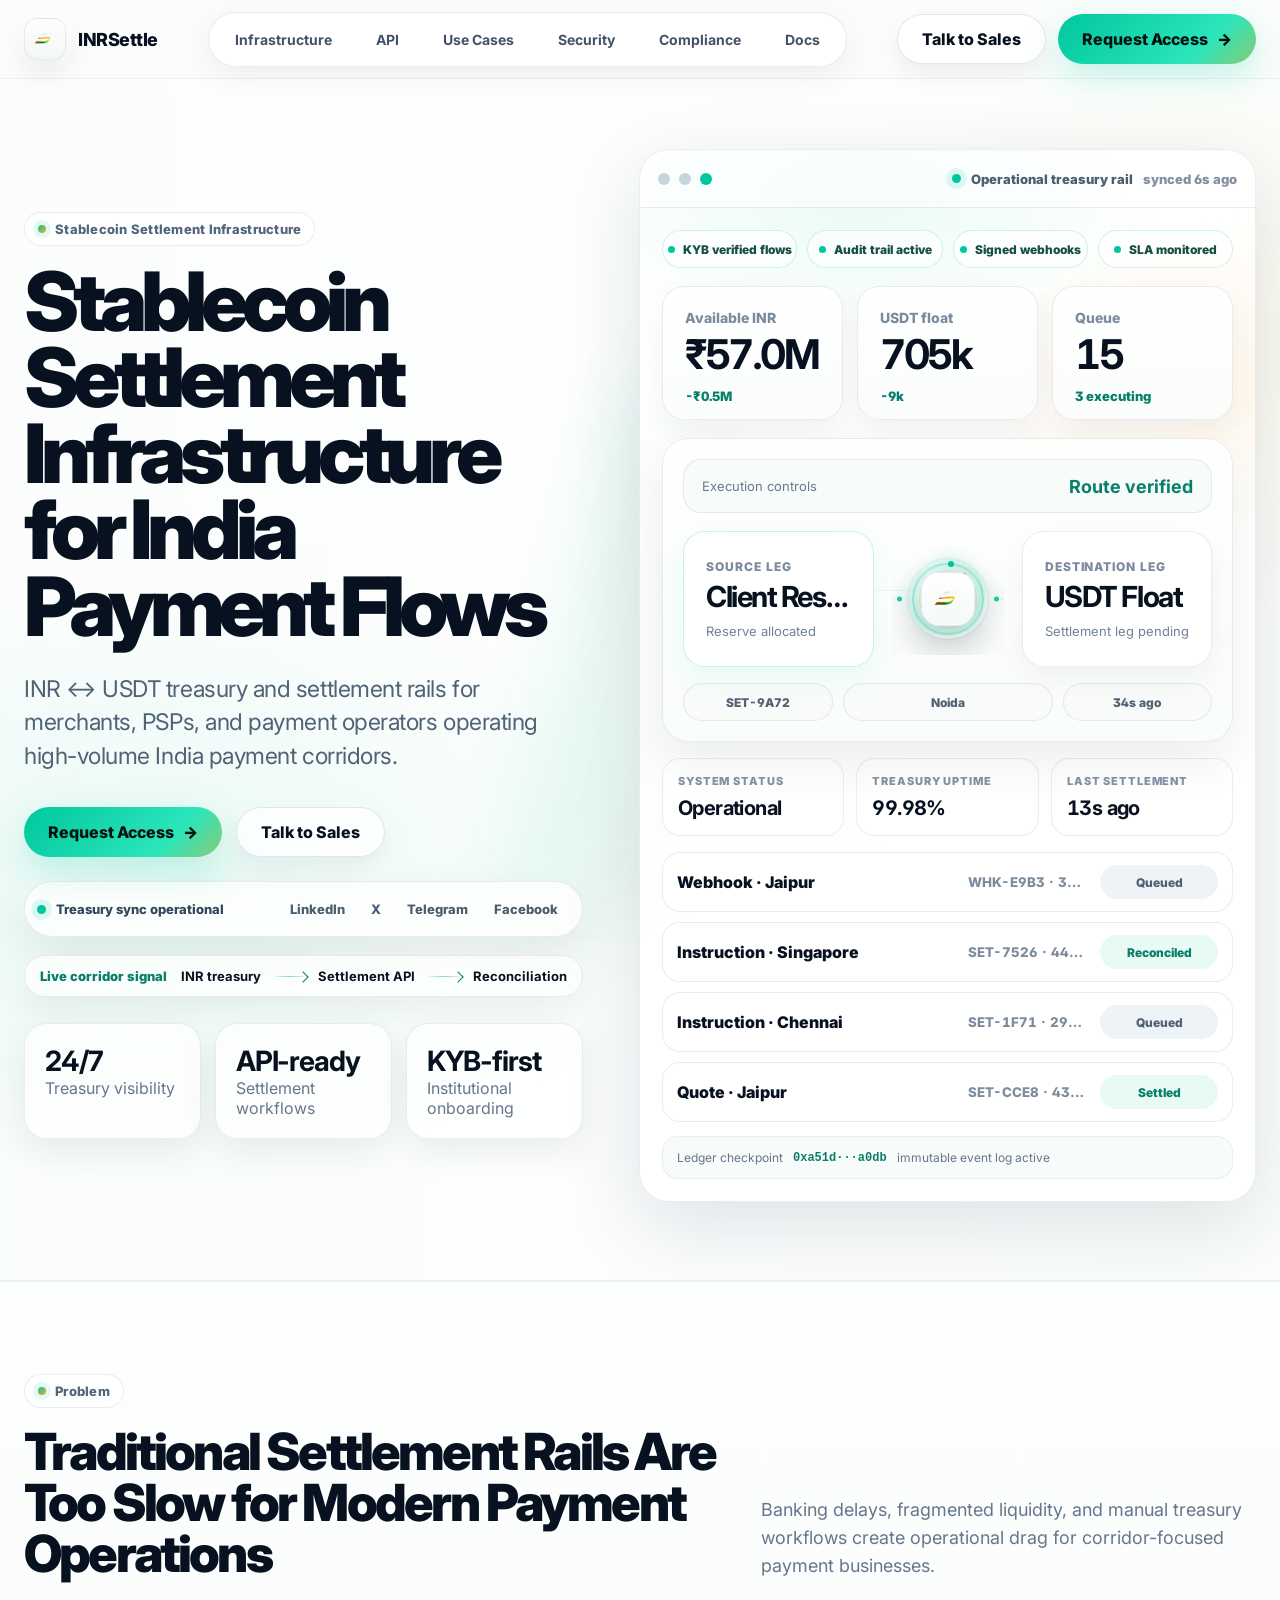
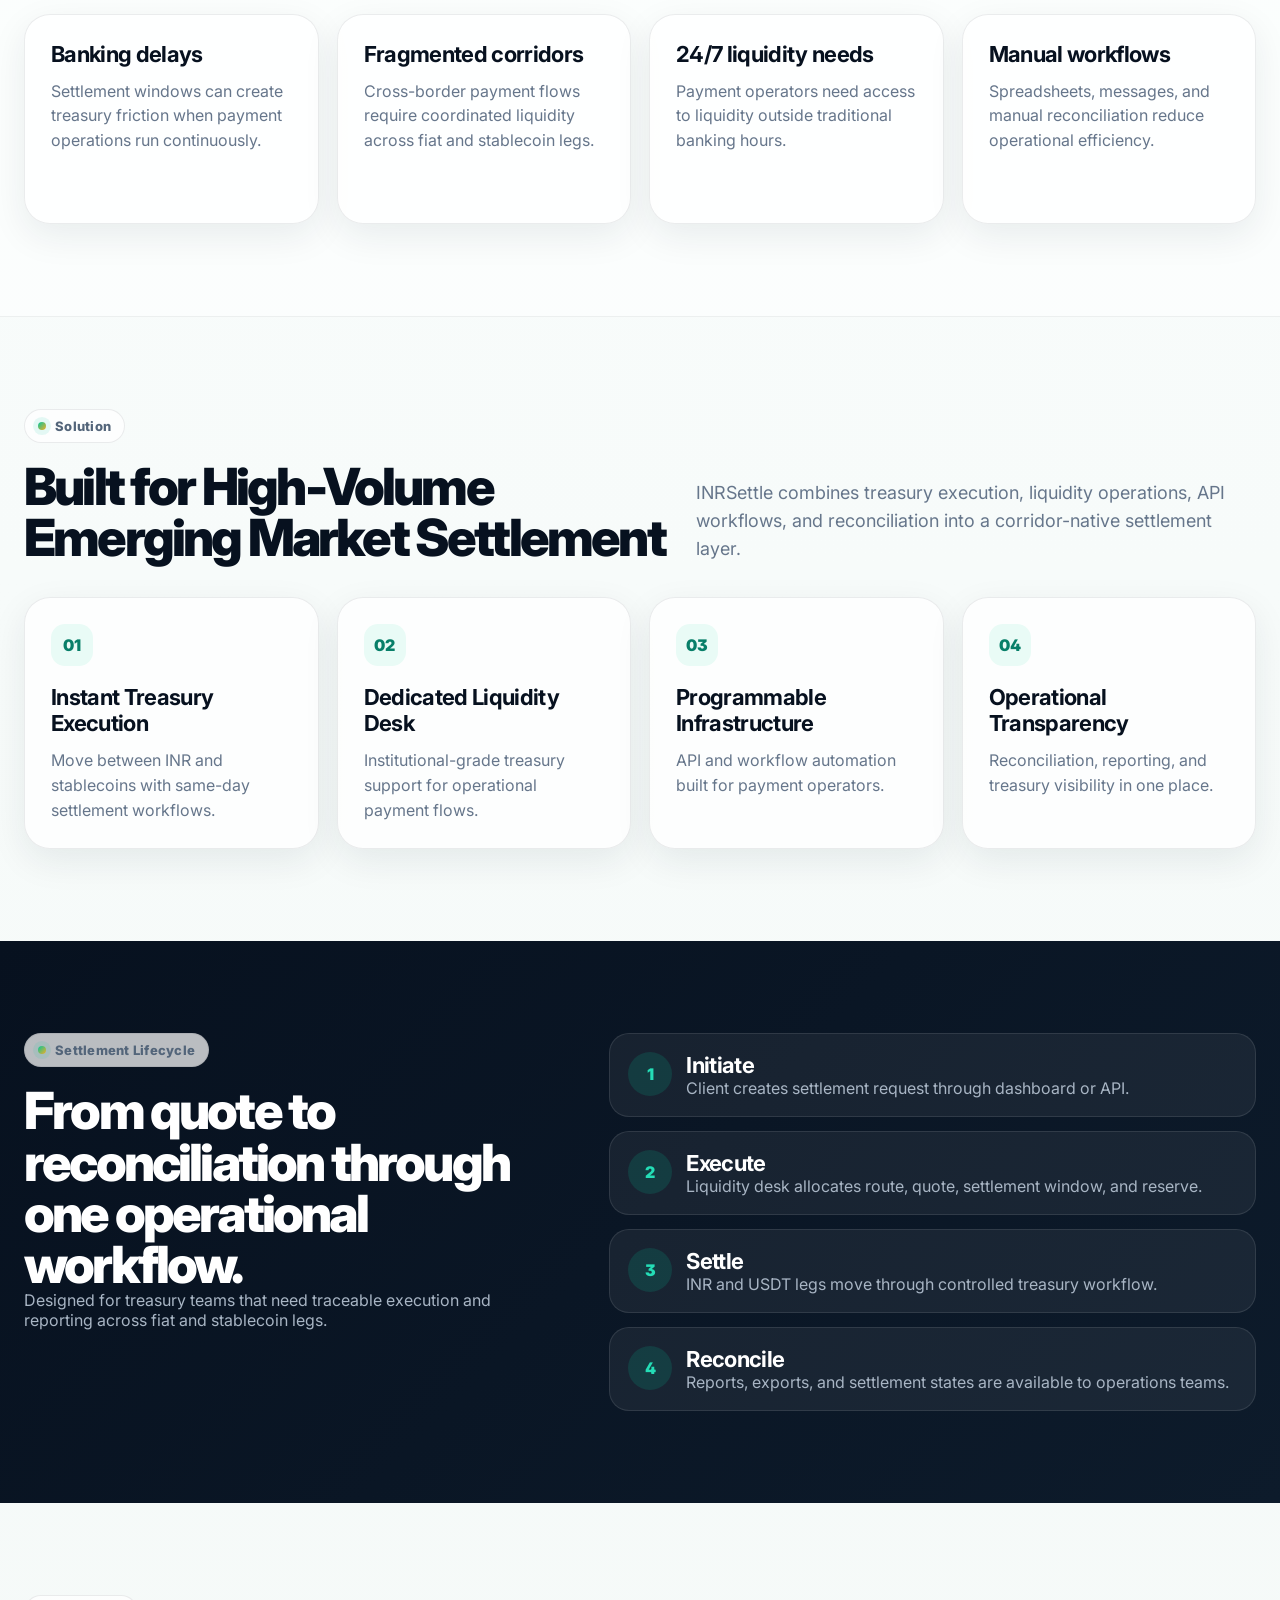
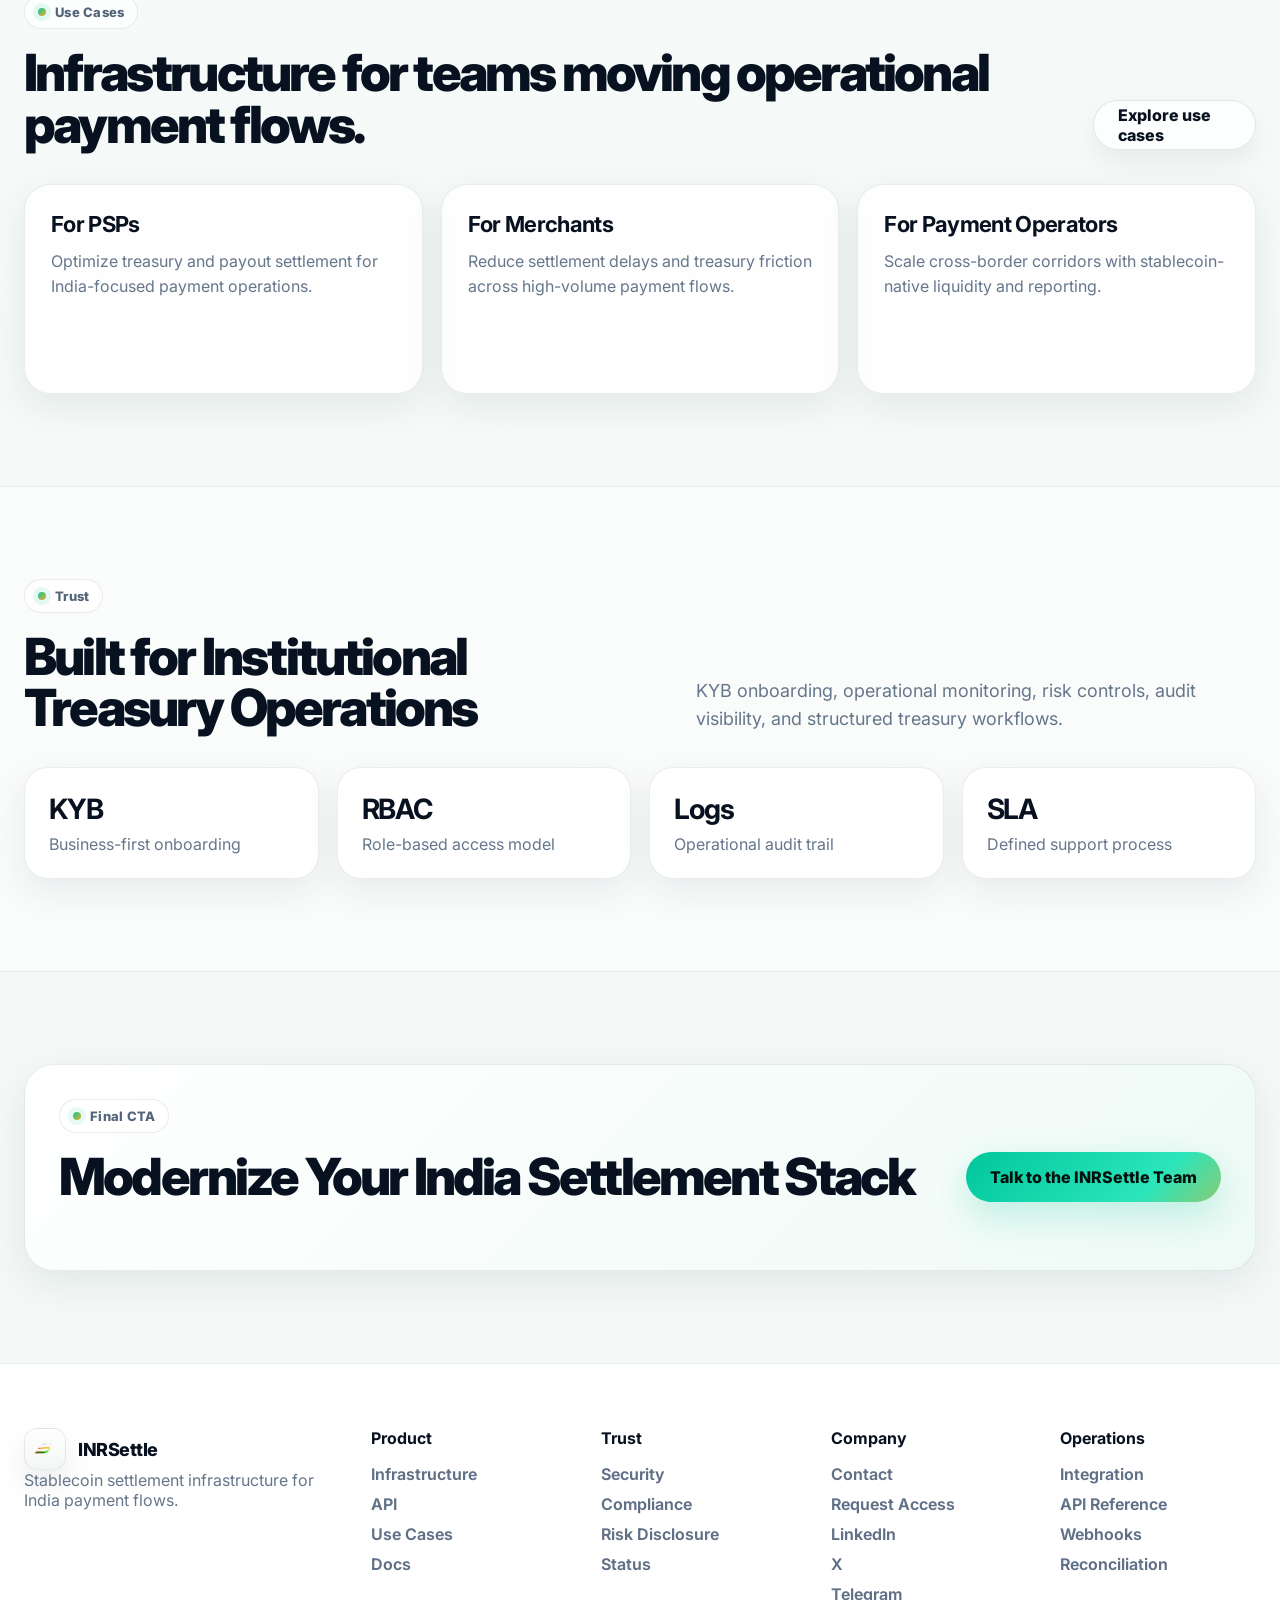
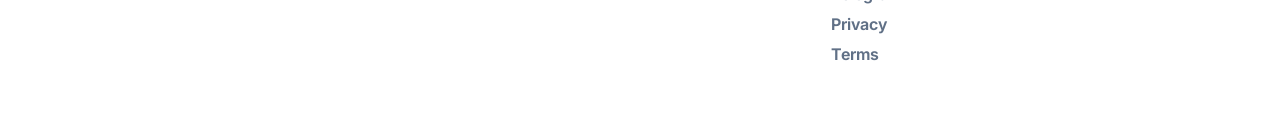
==== index.html @ cb261e4c "first commit" ====
<!doctype html><html lang="en"><head><meta charset="utf-8"><meta name="viewport" content="width=device-width,initial-scale=1"><title>INRSettle — Stablecoin Settlement Infrastructure for India Payment Flows</title><meta name="description" content="INR ↔ USDT treasury and settlement rails for merchants, PSPs, and payment operators."><meta name="theme-color" content="#050816"><meta property="og:title" content="INRSettle — Stablecoin Settlement Infrastructure for India Payment Flows"><meta property="og:description" content="INR ↔ USDT treasury and settlement rails for merchants, PSPs, and payment operators."><meta property="og:type" content="website"><link rel="icon" href="/assets/favicon.png" type="image/png"><link rel="manifest" href="/site.webmanifest"><link rel="preconnect" href="https://fonts.googleapis.com"><link rel="preconnect" href="https://fonts.gstatic.com" crossorigin><link href="https://fonts.googleapis.com/css2?family=Inter:wght@400;500;600;700;800&display=swap" rel="stylesheet"><link rel="stylesheet" href="/styles.css"></head><body><header class="site-header"><div class="container nav"><a class="brand" href="/index.html"><img src="/assets/mark.png" alt="INRSettle mark"><span>INRSettle</span></a><nav class="nav-links"><a href="/infrastructure.html">Infrastructure</a><a href="/api.html">API</a><a href="/use-cases.html">Use Cases</a><a href="/security.html">Security</a><a href="/compliance.html">Compliance</a><a href="/docs/index.html">Docs</a></nav><div class="nav-actions"><a class="btn" href="/contact.html">Talk to Sales</a><a class="btn primary" href="/contact.html#access">Request Access</a></div><button class="menu-btn" data-menu>Menu</button><div class="mobile-panel" data-mobile><a href="/infrastructure.html">Infrastructure</a><a href="/api.html">API</a><a href="/use-cases.html">Use Cases</a><a href="/security.html">Security</a><a href="/compliance.html">Compliance</a><a href="/docs/index.html">Docs</a><a href="/contact.html">Contact</a></div></div></header><main><section class="hero"><div class="container hero-grid"><div><div class="eyebrow">Stablecoin Settlement Infrastructure</div><h1>Stablecoin Settlement Infrastructure for India Payment Flows</h1><p class="lead">INR ↔ USDT treasury and settlement rails for merchants, PSPs, and payment operators operating high-volume India payment corridors.</p><div class="hero-ctas"><a class="btn primary" href="/contact.html#access">Request Access</a><a class="btn" href="/contact.html">Talk to Sales</a></div><div class="hero-proof" aria-label="INRSettle infrastructure channels">
  <div class="proof-status"><span class="proof-pulse" aria-hidden="true"></span><span data-proof-status>Treasury sync operational</span></div>
  <div class="proof-channels" role="list" aria-label="Social channels">
    <a role="listitem" href="https://www.linkedin.com/company/inrsettle" target="_blank" rel="noopener noreferrer" data-tooltip="Partnership and company updates">LinkedIn</a>
    <a role="listitem" href="https://x.com/inrsettle" target="_blank" rel="noopener noreferrer" data-tooltip="Treasury and corridor insights">X</a>
    <a role="listitem" href="https://t.me/inrsettle" target="_blank" rel="noopener noreferrer" data-tooltip="Operational notices">Telegram</a>
    <a role="listitem" href="https://www.facebook.com/inrsettle" target="_blank" rel="noopener noreferrer" data-tooltip="Company releases">Facebook</a>
  </div>
</div><div class="corridor-signature" aria-label="Live corridor signal">
  <span>Live corridor signal</span>
  <strong>INR treasury</strong>
  <i aria-hidden="true"></i>
  <strong>Settlement API</strong>
  <i aria-hidden="true"></i>
  <strong>Reconciliation</strong>
</div><div class="trust-row"><div class="trust-card"><strong>24/7</strong><span class="muted">Treasury visibility</span></div><div class="trust-card"><strong>API-ready</strong><span class="muted">Settlement workflows</span></div><div class="trust-card"><strong>KYB-first</strong><span class="muted">Institutional onboarding</span></div></div></div><div class="dashboard live-rail trust-console" data-live-rail>
  <div class="dash-top">
    <div class="dots"><span></span><span></span><span></span></div>
    <div class="rail-meta">
      <span class="live-dot"></span>
      <span class="status" data-rail-status>Operational treasury rail</span>
      <span class="sync-age" data-sync-age>synced 4s ago</span>
    </div>
  </div>
  <div class="dash-body">
    <div class="assurance-strip" aria-label="Operational controls">
      <span><b></b> KYB verified flows</span>
      <span><b></b> Audit trail active</span>
      <span><b></b> Signed webhooks</span>
      <span><b></b> SLA monitored</span>
    </div>

    <div class="metric-grid">
      <div class="metric" data-metric-card>
        <span>Available INR</span>
        <strong class="fixed-value" data-metric="inr">₹42.8M</strong>
        <em data-delta="inr">+₹0.4M</em>
      </div>
      <div class="metric" data-metric-card>
        <span>USDT float</span>
        <strong class="fixed-value" data-metric="usdt">512k</strong>
        <em data-delta="usdt">+18k</em>
      </div>
      <div class="metric" data-metric-card>
        <span>Queue</span>
        <strong class="fixed-value" data-metric="queue">18</strong>
        <em data-delta="queue">4 executing</em>
      </div>
    </div>

    <div class="flow-card active-flow">
      <div class="flow-rail"><span></span><i></i><b></b></div>
      <div class="risk-ledger">
        <span>Execution controls</span>
        <strong data-control-state>Reserve locked · route verified</strong>
      </div>
      <div class="flow-line">
        <div class="currency active">
          <small data-source-label>Source leg</small>
          <strong data-source-leg>INR Treasury</strong>
          <span data-source-meta>Reserve allocated</span>
        </div>
        <div class="settlement-engine" aria-hidden="true">
          <span class="engine-line engine-line-left"></span>
          <span class="engine-line engine-line-right"></span>
          <span class="engine-orbit engine-orbit-a"></span>
          <span class="engine-orbit engine-orbit-b"></span>
          <span class="engine-core"><img src="/assets/mark.png" alt=""></span>
          <span class="engine-pulse"></span>
          <span class="engine-packet engine-packet-a"></span>
          <span class="engine-packet engine-packet-b"></span>
        </div>
        <div class="currency">
          <small data-destination-label>Destination leg</small>
          <strong data-destination-leg>USDT Settlement</strong>
          <span data-destination-meta>Execution window active</span>
        </div>
      </div>
      <div class="execution-strip">
        <span data-execution-id>SET-9F42</span>
        <span data-execution-route>Mumbai corridor</span>
        <span data-execution-window>12s ago</span>
      </div>
    </div>

    <div class="rail-footer">
      <div><span class="label">System status</span><strong data-system-status>Operational</strong></div>
      <div><span class="label">Treasury uptime</span><strong data-uptime>99.98%</strong></div>
      <div><span class="label">Last settlement</span><strong data-last-settlement>12s ago</strong></div>
    </div>

    <div class="settlement-list stable-feed" data-settlement-list aria-label="Live settlement activity">
      <div class="settlement-row"><span>PSP settlement · Mumbai corridor</span><small>SET-9F42 · 12s ago</small><span class="pill ok">Reconciled</span></div>
      <div class="settlement-row"><span>Merchant payout batch · 284 items</span><small>PAY-31B8 · 28s ago</small><span class="pill pending">Executing</span></div>
      <div class="settlement-row"><span>Liquidity rebalance · INR/USDT</span><small>TRS-74D1 · 41s ago</small><span class="pill ok">Confirmed</span></div>
      <div class="settlement-row"><span>Reconciliation export · PSP ledger</span><small>REC-28A1 · 54s ago</small><span class="pill neutral">Queued</span></div>
    </div>

    <div class="ledger-note">
      <span>Ledger checkpoint</span>
      <code data-ledger-hash>0x7c9a···42f1</code>
      <span data-ledger-copy>immutable event log active</span>
    </div>
  </div>
</div></div></div></div></section><section class="section alt"><div class="container"><div class="section-head"><div><div class="eyebrow">Problem</div><h2>Traditional Settlement Rails Are Too Slow for Modern Payment Operations</h2></div><p>Banking delays, fragmented liquidity, and manual treasury workflows create operational drag for corridor-focused payment businesses.</p></div><div class="grid-4"><div class="card"><h3>Banking delays</h3><p>Settlement windows can create treasury friction when payment operations run continuously.</p></div><div class="card"><h3>Fragmented corridors</h3><p>Cross-border payment flows require coordinated liquidity across fiat and stablecoin legs.</p></div><div class="card"><h3>24/7 liquidity needs</h3><p>Payment operators need access to liquidity outside traditional banking hours.</p></div><div class="card"><h3>Manual workflows</h3><p>Spreadsheets, messages, and manual reconciliation reduce operational efficiency.</p></div></div></div></section><section class="section"><div class="container"><div class="section-head"><div><div class="eyebrow">Solution</div><h2>Built for High-Volume Emerging Market Settlement</h2></div><p>INRSettle combines treasury execution, liquidity operations, API workflows, and reconciliation into a corridor-native settlement layer.</p></div><div class="grid-4"><div class="card"><div class="icon">01</div><h3>Instant Treasury Execution</h3><p>Move between INR and stablecoins with same-day settlement workflows.</p></div><div class="card"><div class="icon">02</div><h3>Dedicated Liquidity Desk</h3><p>Institutional-grade treasury support for operational payment flows.</p></div><div class="card"><div class="icon">03</div><h3>Programmable Infrastructure</h3><p>API and workflow automation built for payment operators.</p></div><div class="card"><div class="icon">04</div><h3>Operational Transparency</h3><p>Reconciliation, reporting, and treasury visibility in one place.</p></div></div></div></section><section class="section dark"><div class="container split"><div><div class="eyebrow">Settlement Lifecycle</div><h2>From quote to reconciliation through one operational workflow.</h2><p class="muted">Designed for treasury teams that need traceable execution and reporting across fiat and stablecoin legs.</p></div><div class="timeline"><div class="step"><div class="step-num">1</div><div><h3>Initiate</h3><p class="muted">Client creates settlement request through dashboard or API.</p></div></div><div class="step"><div class="step-num">2</div><div><h3>Execute</h3><p class="muted">Liquidity desk allocates route, quote, settlement window, and reserve.</p></div></div><div class="step"><div class="step-num">3</div><div><h3>Settle</h3><p class="muted">INR and USDT legs move through controlled treasury workflow.</p></div></div><div class="step"><div class="step-num">4</div><div><h3>Reconcile</h3><p class="muted">Reports, exports, and settlement states are available to operations teams.</p></div></div></div></div></section><section class="section"><div class="container"><div class="section-head"><div><div class="eyebrow">Use Cases</div><h2>Infrastructure for teams moving operational payment flows.</h2></div><a class="btn" href="/use-cases.html">Explore use cases</a></div><div class="grid-3"><div class="card"><h3>For PSPs</h3><p>Optimize treasury and payout settlement for India-focused payment operations.</p></div><div class="card"><h3>For Merchants</h3><p>Reduce settlement delays and treasury friction across high-volume payment flows.</p></div><div class="card"><h3>For Payment Operators</h3><p>Scale cross-border corridors with stablecoin-native liquidity and reporting.</p></div></div></div></section><section class="section alt"><div class="container"><div class="section-head"><div><div class="eyebrow">Trust</div><h2>Built for Institutional Treasury Operations</h2></div><p>KYB onboarding, operational monitoring, risk controls, audit visibility, and structured treasury workflows.</p></div><div class="stat-band"><div class="stat"><strong>KYB</strong><span>Business-first onboarding</span></div><div class="stat"><strong>RBAC</strong><span>Role-based access model</span></div><div class="stat"><strong>Logs</strong><span>Operational audit trail</span></div><div class="stat"><strong>SLA</strong><span>Defined support process</span></div></div></div></section><section class="section"><div class="container contact-box"><div class="section-head"><div><div class="eyebrow">Final CTA</div><h2>Modernize Your India Settlement Stack</h2></div><a class="btn teal" href="/contact.html">Talk to the INRSettle Team</a></div></div></section></main><footer class="footer"><div class="container footer-grid"><div><a class="brand" href="/index.html"><img src="/assets/mark.png" alt="INRSettle mark"><span>INRSettle</span></a><p class="muted">Stablecoin settlement infrastructure for India payment flows.</p></div><div><h4>Product</h4><a href="/infrastructure.html">Infrastructure</a><a href="/api.html">API</a><a href="/use-cases.html">Use Cases</a><a href="/docs/index.html">Docs</a></div><div><h4>Trust</h4><a href="/security.html">Security</a><a href="/compliance.html">Compliance</a><a href="/risk.html">Risk Disclosure</a><a href="/status.html">Status</a></div><div><h4>Company</h4><a href="/contact.html">Contact</a><a href="/contact.html#access">Request Access</a><a href="https://www.linkedin.com/company/inrsettle" target="_blank" rel="noopener noreferrer">LinkedIn</a><a href="https://x.com/inrsettle" target="_blank" rel="noopener noreferrer">X</a><a href="https://t.me/inrsettle" target="_blank" rel="noopener noreferrer">Telegram</a><a href="/legal/privacy.html">Privacy</a><a href="/legal/terms.html">Terms</a></div><div><h4>Operations</h4><a href="/docs/integration.html">Integration</a><a href="/docs/api.html">API Reference</a><a href="/docs/webhooks.html">Webhooks</a><a href="/docs/reconciliation.html">Reconciliation</a></div></div></footer><script src="/script.js"></script></body></html>
---- styles.css ----
:root{
  --bg:#f7fbfa;
  --bg2:#eef8f5;
  --surface:#ffffff;
  --surface-soft:#f8fbfa;
  --surface-glass:rgba(255,255,255,.78);
  --ink:#07111f;
  --ink2:#1c2b3d;
  --muted:#66768b;
  --muted2:#8a9aab;
  --line:#dbe6e3;
  --line2:rgba(7,17,31,.10);
  --emerald:#00c79d;
  --emerald2:#24ddb6;
  --emerald3:#087f69;
  --saffron:#f2ad23;
  --cream:#fffaf0;
  --navy:#07111f;
  --shadow:0 24px 80px rgba(17,37,54,.12);
  --shadow-soft:0 12px 36px rgba(17,37,54,.08);
  --radius:28px;
  --ease:cubic-bezier(.2,.8,.2,1);
}
*{box-sizing:border-box}html{scroll-behavior:smooth}body{margin:0;font-family:Inter,ui-sans-serif,system-ui,-apple-system,Segoe UI,Roboto,Arial,sans-serif;background:radial-gradient(900px 520px at 18% 18%,rgba(0,199,157,.12),transparent 60%),radial-gradient(760px 540px at 92% 7%,rgba(242,173,35,.10),transparent 58%),linear-gradient(180deg,#fbfefd 0%,var(--bg) 44%,#f3f8f6 100%);color:var(--ink);font-feature-settings:"ss01" 1,"cv02" 1}a{color:inherit;text-decoration:none}img{max-width:100%;display:block}.container{width:min(1280px,calc(100% - 48px));margin-inline:auto}.site-header{position:sticky;top:0;z-index:50;background:rgba(250,253,252,.82);backdrop-filter:blur(22px);border-bottom:1px solid rgba(7,17,31,.06)}.nav{height:78px;display:flex;align-items:center;justify-content:space-between;gap:22px}.brand{display:flex;align-items:center;gap:12px;font-weight:800;color:var(--ink);letter-spacing:-.03em}.brand img{width:42px;height:42px;object-fit:contain;border-radius:13px;padding:7px;background:linear-gradient(180deg,#fff,#f2f7f5);border:1px solid rgba(7,17,31,.08);box-shadow:0 14px 30px rgba(7,17,31,.08),0 0 0 5px rgba(255,255,255,.5)}.brand span{font-size:18px}.nav-links{display:flex;align-items:center;gap:4px;background:rgba(255,255,255,.74);border:1px solid rgba(7,17,31,.08);box-shadow:0 10px 34px rgba(7,17,31,.06);border-radius:999px;padding:6px}.nav-links a{padding:12px 20px;border-radius:999px;color:#435266;font-weight:700;font-size:14px;transition:.2s var(--ease)}.nav-links a:hover{background:#f4f8f7;color:var(--ink)}.nav-actions{display:flex;gap:12px;align-items:center}.btn{display:inline-flex;align-items:center;justify-content:center;gap:9px;min-height:50px;padding:0 24px;border-radius:999px;border:1px solid rgba(7,17,31,.10);background:rgba(255,255,255,.76);color:var(--ink);font-weight:800;box-shadow:0 12px 26px rgba(7,17,31,.06);transition:transform .2s var(--ease),box-shadow .2s var(--ease),background .2s var(--ease)}.btn:hover{transform:translateY(-1px);box-shadow:0 18px 34px rgba(7,17,31,.10)}.btn.primary,.btn.teal{border:0;background:linear-gradient(135deg,var(--emerald) 0%,#2ce5bb 72%,var(--saffron) 132%);color:#03110e;box-shadow:0 14px 36px rgba(0,199,157,.22)}.btn.primary::after{content:"→";font-weight:900}.menu-btn{display:none;border:1px solid var(--line);border-radius:999px;background:#fff;padding:11px 16px;font-weight:800}.mobile-panel{display:none}.hero{position:relative;overflow:hidden;border-bottom:1px solid rgba(7,17,31,.06)}.hero:before{content:"";position:absolute;inset:0;background:linear-gradient(90deg,rgba(255,255,255,.24) 0%,rgba(255,255,255,.62) 38%,rgba(255,255,255,.30) 100%);pointer-events:none}.hero:after{content:"";position:absolute;left:44%;top:24%;width:44%;height:46%;background:linear-gradient(90deg,rgba(0,199,157,.12),rgba(242,173,35,.08),transparent);filter:blur(40px);opacity:.8;pointer-events:none;transform:skewX(-14deg)}.hero-grid{position:relative;z-index:1;display:grid;grid-template-columns:minmax(0,.95fr) minmax(520px,1.05fr);gap:56px;align-items:center;padding:70px 0 78px}.eyebrow{display:inline-flex;align-items:center;gap:9px;margin-bottom:18px;padding:8px 13px;border-radius:999px;background:rgba(255,255,255,.72);border:1px solid rgba(7,17,31,.08);color:#53657a;font-weight:800;font-size:13px;letter-spacing:.02em}.eyebrow:before{content:"";width:8px;height:8px;border-radius:50%;background:linear-gradient(135deg,var(--emerald),var(--saffron));box-shadow:0 0 0 5px rgba(0,199,157,.10)}h1,h2,h3,p{margin:0}h1{max-width:760px;font-size:clamp(54px,6.4vw,104px);line-height:.93;letter-spacing:-.075em;font-weight:850;color:var(--ink)}h2{font-size:clamp(34px,4vw,58px);line-height:1;letter-spacing:-.055em;font-weight:850;color:var(--ink)}h3{font-size:22px;letter-spacing:-.03em}.lead{max-width:720px;margin-top:28px;color:#506276;font-size:clamp(20px,1.8vw,27px);line-height:1.45;letter-spacing:-.02em}.hero-ctas{display:flex;gap:14px;margin-top:34px;flex-wrap:wrap}.hero-proof{margin-top:24px;width:min(560px,100%);display:flex;align-items:center;justify-content:space-between;gap:18px;padding:10px 12px;border:1px solid rgba(7,17,31,.08);border-radius:999px;background:rgba(255,255,255,.78);box-shadow:0 18px 46px rgba(7,17,31,.08)}.proof-status{display:flex;align-items:center;gap:10px;color:#33465d;font-size:13px;font-weight:800;white-space:nowrap}.proof-pulse,.live-dot{width:9px;height:9px;border-radius:50%;background:var(--emerald);box-shadow:0 0 0 6px rgba(0,199,157,.12)}.proof-channels{display:flex;align-items:center;gap:2px}.proof-channels a{position:relative;padding:9px 12px;border-radius:999px;color:#4b5d70;font-size:13px;font-weight:800;transition:.2s var(--ease)}.proof-channels a:hover{background:#f1f7f5;color:var(--ink)}.proof-channels a:hover:after{content:attr(data-tooltip);position:absolute;left:50%;bottom:calc(100% + 8px);transform:translateX(-50%);white-space:nowrap;background:#07111f;color:#fff;border-radius:10px;padding:7px 9px;font-size:11px;box-shadow:0 12px 28px rgba(7,17,31,.18)}.corridor-signature{margin-top:18px;width:min(640px,100%);display:grid;grid-template-columns:auto auto 1fr auto 1fr auto;align-items:center;gap:14px;padding:12px 15px;border-radius:22px;background:rgba(255,255,255,.70);border:1px solid rgba(7,17,31,.08);box-shadow:0 14px 34px rgba(7,17,31,.06)}.corridor-signature span{font-weight:850;color:var(--emerald3);font-size:13px}.corridor-signature strong{font-size:13px;color:var(--ink);white-space:nowrap}.corridor-signature i{height:1px;background:linear-gradient(90deg,rgba(0,199,157,.14),rgba(0,199,157,.55),rgba(242,173,35,.28));position:relative}.corridor-signature i:after{content:"";position:absolute;right:-3px;top:-3px;width:7px;height:7px;border-top:1.5px solid var(--emerald3);border-right:1.5px solid var(--emerald3);transform:rotate(45deg)}.trust-row{display:grid;grid-template-columns:repeat(3,1fr);gap:14px;margin-top:26px;max-width:650px}.trust-card{min-height:112px;padding:20px;border-radius:22px;background:rgba(255,255,255,.70);border:1px solid rgba(7,17,31,.08);box-shadow:var(--shadow-soft)}.trust-card strong{display:block;font-size:28px;letter-spacing:-.04em}.muted{color:var(--muted)}.dashboard{position:relative;background:rgba(255,255,255,.82);border:1px solid rgba(7,17,31,.08);border-radius:30px;box-shadow:var(--shadow);overflow:hidden;backdrop-filter:blur(22px);contain:layout paint}.dashboard:before{content:"";position:absolute;inset:0;background:radial-gradient(520px 260px at 36% 5%,rgba(0,199,157,.08),transparent 58%),radial-gradient(420px 260px at 94% 22%,rgba(242,173,35,.08),transparent 60%);pointer-events:none}.dash-top{position:relative;z-index:2;height:58px;display:flex;align-items:center;justify-content:space-between;padding:0 18px;border-bottom:1px solid rgba(7,17,31,.08);background:rgba(255,255,255,.58)}.dots{display:flex;gap:9px}.dots span{width:12px;height:12px;border-radius:50%;background:#c7d5dc}.dots span:nth-child(3){background:var(--emerald)}.rail-meta{display:flex;align-items:center;gap:10px;color:#4c5e70;font-size:13px;font-weight:850}.sync-age{color:#8291a2}.dash-body{position:relative;z-index:1;padding:22px}.assurance-strip{display:grid;grid-template-columns:repeat(4,1fr);gap:10px;margin-bottom:18px}.assurance-strip span{display:flex;align-items:center;justify-content:center;gap:8px;height:38px;border-radius:999px;border:1px solid rgba(0,199,157,.20);background:rgba(255,255,255,.62);color:#174f46;font-weight:850;font-size:12px;white-space:nowrap}.assurance-strip b{width:7px;height:7px;border-radius:50%;background:var(--emerald)}.metric-grid{display:grid;grid-template-columns:repeat(3,1fr);gap:14px}.metric{height:134px;padding:22px 22px 18px;border:1px solid rgba(7,17,31,.08);border-radius:22px;background:linear-gradient(180deg,#fff,rgba(250,253,252,.88));box-shadow:0 12px 30px rgba(7,17,31,.05);overflow:hidden}.metric span{display:block;color:#7b8a9d;font-weight:800;font-size:14px}.metric strong{display:block;margin-top:8px;font-size:41px;line-height:1;letter-spacing:-.06em;color:var(--ink);font-variant-numeric:tabular-nums}.metric em{display:block;margin-top:13px;color:var(--emerald3);font-style:normal;font-weight:850;font-size:13px;font-variant-numeric:tabular-nums}.flow-card{margin-top:18px;border:1px solid rgba(7,17,31,.08);border-radius:26px;background:linear-gradient(180deg,rgba(255,255,255,.92),rgba(248,252,250,.90));padding:20px;box-shadow:0 20px 50px rgba(7,17,31,.07);position:relative;overflow:hidden}.flow-card:before{content:"";position:absolute;left:20px;right:20px;top:50%;height:1px;background:linear-gradient(90deg,transparent,rgba(0,199,157,.28),rgba(242,173,35,.14),transparent);pointer-events:none}.flow-rail{display:none}.risk-ledger{height:54px;border:1px solid rgba(7,17,31,.08);border-radius:18px;background:#f7fbfa;display:flex;align-items:center;justify-content:space-between;padding:0 18px;gap:14px}.risk-ledger span{color:#697a8d;font-size:13px}.risk-ledger strong{color:#087f69;font-size:18px;white-space:nowrap;max-width:62%;overflow:hidden;text-overflow:ellipsis}.flow-line{display:grid;grid-template-columns:minmax(0,1fr) 78px minmax(0,1fr);gap:20px;align-items:center;margin-top:18px}.currency{height:136px;display:flex;flex-direction:column;justify-content:center;padding:22px;border-radius:22px;border:1px solid rgba(7,17,31,.08);background:#fff;box-shadow:0 10px 28px rgba(7,17,31,.05);overflow:hidden}.currency.active{border-color:rgba(0,199,157,.22);box-shadow:0 10px 28px rgba(0,199,157,.08)}.currency small{font-size:12px;letter-spacing:.08em;text-transform:uppercase;color:#7d8b9e;font-weight:850}.currency strong{margin-top:8px;font-size:29px;line-height:1.05;letter-spacing:-.05em;white-space:nowrap;overflow:hidden;text-overflow:ellipsis}.currency span{margin-top:10px;color:#738296;font-size:13px;white-space:nowrap;overflow:hidden;text-overflow:ellipsis}.arrow{width:62px;height:62px;border-radius:50%;display:grid;place-items:center;justify-self:center;background:linear-gradient(180deg,#07111f,#101b2b);color:var(--emerald2);font-size:36px;font-weight:800;box-shadow:0 18px 42px rgba(7,17,31,.18),0 0 0 9px rgba(0,199,157,.08)}.execution-strip{display:grid;grid-template-columns:1fr 1.4fr 1fr;gap:10px;margin-top:16px}.execution-strip span{height:38px;border-radius:999px;border:1px solid rgba(7,17,31,.08);background:#f8fbfa;display:flex;align-items:center;justify-content:center;color:#536174;font-weight:850;font-size:12px;white-space:nowrap;overflow:hidden;text-overflow:ellipsis;padding:0 12px;font-variant-numeric:tabular-nums}.rail-footer{display:grid;grid-template-columns:repeat(3,1fr);gap:12px;margin-top:16px}.rail-footer>div{height:78px;border-radius:18px;border:1px solid rgba(7,17,31,.08);background:#fff;padding:15px}.label{display:block;text-transform:uppercase;letter-spacing:.08em;color:#8492a5;font-size:11px;font-weight:850}.rail-footer strong{display:block;margin-top:8px;font-size:20px;letter-spacing:-.03em;font-variant-numeric:tabular-nums}.settlement-list{margin-top:16px;display:grid;gap:10px}.settlement-row{height:60px;display:grid;grid-template-columns:minmax(0,1.35fr) minmax(120px,.55fr) 118px;align-items:center;gap:12px;padding:0 14px;border-radius:18px;border:1px solid rgba(7,17,31,.08);background:#fff;transition:opacity .18s var(--ease),background .18s var(--ease);contain:layout paint}.settlement-row>span:first-child{font-weight:850;white-space:nowrap;overflow:hidden;text-overflow:ellipsis}.settlement-row small{color:#7c8b9d;font-weight:800;white-space:nowrap;overflow:hidden;text-overflow:ellipsis;font-variant-numeric:tabular-nums}.pill{display:inline-flex;height:34px;align-items:center;justify-content:center;border-radius:999px;font-weight:850;font-size:12px;white-space:nowrap}.pill.ok{background:#e7faf4;color:#087f69}.pill.pending{background:#fff5de;color:#9b6810}.pill.neutral{background:#eef3f7;color:#536174}.pill.review{background:#fff1e9;color:#ad4e13}.settlement-row.updating{opacity:.66}.ledger-note{display:flex;align-items:center;gap:10px;margin-top:14px;padding:13px 14px;border-radius:16px;background:#f7fbfa;border:1px solid rgba(7,17,31,.06);color:#66768b;font-size:12px}.ledger-note code{font-family:ui-monospace,SFMono-Regular,Menlo,monospace;color:#087f69;font-weight:850}.section{padding:92px 0}.section.alt{background:rgba(255,255,255,.42);border-block:1px solid rgba(7,17,31,.06)}.section.dark{background:linear-gradient(135deg,#07111f,#0d1b2b);color:#fff}.section.dark h2,.section.dark h3{color:#fff}.section.dark .muted{color:#a8b5c4}.section-head{display:flex;align-items:end;justify-content:space-between;gap:28px;margin-bottom:34px}.section-head p{max-width:560px;color:var(--muted);font-size:18px;line-height:1.55}.grid-4{display:grid;grid-template-columns:repeat(4,1fr);gap:18px}.grid-3{display:grid;grid-template-columns:repeat(3,1fr);gap:18px}.card{min-height:210px;padding:26px;border-radius:26px;border:1px solid rgba(7,17,31,.08);background:rgba(255,255,255,.74);box-shadow:var(--shadow-soft);transition:transform .22s var(--ease),box-shadow .22s var(--ease)}.card:hover{transform:translateY(-3px);box-shadow:var(--shadow)}.card p{margin-top:12px;color:var(--muted);line-height:1.55}.icon{width:42px;height:42px;display:grid;place-items:center;border-radius:14px;background:#e9fbf6;color:#087f69;font-weight:900;margin-bottom:18px}.split{display:grid;grid-template-columns:.9fr 1.1fr;gap:56px;align-items:start}.timeline{display:grid;gap:14px}.step{display:grid;grid-template-columns:44px 1fr;gap:14px;padding:18px;border-radius:20px;background:rgba(255,255,255,.06);border:1px solid rgba(255,255,255,.10)}.step-num{width:44px;height:44px;border-radius:50%;display:grid;place-items:center;background:rgba(0,199,157,.15);color:var(--emerald2);font-weight:900}.stat-band{display:grid;grid-template-columns:repeat(4,1fr);gap:18px}.stat{padding:24px;border-radius:24px;background:#fff;border:1px solid rgba(7,17,31,.08);box-shadow:var(--shadow-soft)}.stat strong{display:block;font-size:28px;letter-spacing:-.04em}.stat span{display:block;margin-top:8px;color:var(--muted)}.contact-box{padding:34px;border-radius:30px;background:linear-gradient(135deg,#fff,#eefaf6);border:1px solid rgba(7,17,31,.08);box-shadow:var(--shadow-soft)}.footer{padding:64px 0;background:#fff;border-top:1px solid rgba(7,17,31,.08)}.footer-grid{display:grid;grid-template-columns:1.6fr repeat(4,1fr);gap:34px}.footer h4{margin:0 0 16px;color:var(--ink)}.footer a:not(.brand){display:block;color:#607086;margin:10px 0;font-weight:650}.footer a:not(.brand):hover{color:var(--ink)}form{display:grid;gap:14px}input,textarea,select{width:100%;min-height:56px;border:1px solid rgba(7,17,31,.12);border-radius:16px;background:#fff;color:var(--ink);padding:0 18px;font:inherit;font-weight:600;outline:0;box-shadow:0 8px 20px rgba(7,17,31,.04)}textarea{min-height:150px;padding-top:16px;resize:vertical}select{appearance:none;background-image:linear-gradient(45deg,transparent 50%,#536174 50%),linear-gradient(135deg,#536174 50%,transparent 50%),linear-gradient(180deg,#fff,#f7fbfa);background-position:calc(100% - 22px) 24px,calc(100% - 16px) 24px,0 0;background-size:6px 6px,6px 6px,100% 100%;background-repeat:no-repeat;color:#2b3c50}input:focus,textarea:focus,select:focus{border-color:rgba(0,199,157,.52);box-shadow:0 0 0 5px rgba(0,199,157,.12)}.table{width:100%;overflow:hidden;border-radius:24px;border:1px solid rgba(7,17,31,.08);background:#fff}.table-row{display:grid;grid-template-columns:1fr 1fr 1fr;gap:18px;padding:18px 22px;border-bottom:1px solid rgba(7,17,31,.06)}.table-row:last-child{border-bottom:0}@media (max-width:1100px){.hero-grid{grid-template-columns:1fr;gap:42px}.dashboard{max-width:760px}.grid-4{grid-template-columns:repeat(2,1fr)}.footer-grid{grid-template-columns:1fr 1fr 1fr}.nav-links{display:none}.menu-btn{display:inline-flex}.nav-actions{display:none}.mobile-panel.open{display:grid;position:absolute;left:24px;right:24px;top:84px;background:#fff;border:1px solid var(--line);border-radius:24px;padding:16px;box-shadow:var(--shadow);gap:8px}.mobile-panel a{padding:14px;border-radius:14px;font-weight:800}.mobile-panel a:hover{background:#f4f8f7}}@media (max-width:760px){.container{width:min(100% - 28px,1280px)}.nav{height:68px}.brand img{width:38px;height:38px}.hero-grid{padding:42px 0 56px}.hero:after{display:none}h1{font-size:clamp(43px,14vw,68px);letter-spacing:-.065em}.lead{font-size:19px}.hero-proof{align-items:flex-start;border-radius:24px;flex-direction:column}.proof-channels{width:100%;justify-content:space-between}.proof-channels a{padding:8px 6px}.corridor-signature{grid-template-columns:1fr;gap:10px;border-radius:24px}.corridor-signature i{display:none}.trust-row,.metric-grid,.rail-footer,.grid-3,.grid-4,.stat-band,.split,.footer-grid{grid-template-columns:1fr}.dash-body{padding:16px}.assurance-strip{grid-template-columns:1fr 1fr}.assurance-strip span{font-size:11px}.metric{height:116px}.metric strong{font-size:36px}.flow-line{grid-template-columns:1fr;gap:12px}.arrow{width:52px;height:52px;transform:rotate(90deg)}.currency{height:120px}.execution-strip{grid-template-columns:1fr}.settlement-row{height:auto;min-height:76px;grid-template-columns:1fr;align-items:start;padding:14px}.settlement-row .pill{justify-self:start}.section{padding:62px 0}.section-head{display:block}.section-head p,.section-head .btn{margin-top:18px}.footer{padding:46px 0}.table-row{grid-template-columns:1fr}}@media (prefers-reduced-motion:reduce){*,*:before,*:after{animation:none!important;transition:none!important;scroll-behavior:auto!important}.btn:hover,.card:hover{transform:none!important}}


/* Premium settlement engine — transform-only, no layout shift */
.flow-line{grid-template-columns:minmax(0,1fr) 112px minmax(0,1fr)!important;gap:18px!important;position:relative;isolation:isolate}.settlement-engine{width:112px;height:112px;position:relative;display:grid;place-items:center;justify-self:center;align-self:center;contain:layout paint style;overflow:visible}.settlement-engine:before{content:"";position:absolute;inset:16px;border-radius:999px;background:radial-gradient(circle at 45% 40%,rgba(255,255,255,.94),rgba(255,255,255,.52) 34%,rgba(0,199,157,.12) 58%,transparent 72%);filter:blur(.2px);box-shadow:0 20px 42px rgba(6,17,31,.10),0 0 0 1px rgba(7,17,31,.06)}.engine-line{position:absolute;top:50%;width:52px;height:1px;transform:translateY(-50%);background:linear-gradient(90deg,transparent,rgba(0,199,157,.42),rgba(242,173,35,.22),transparent);opacity:.9}.engine-line-left{right:calc(50% + 46px)}.engine-line-right{left:calc(50% + 46px)}.engine-line:after{content:"";position:absolute;top:-2px;width:5px;height:5px;border-radius:50%;background:#00c79d;box-shadow:0 0 18px rgba(0,199,157,.75);animation:engineTravel 2.8s cubic-bezier(.35,0,.2,1) infinite}.engine-line-left:after{right:0}.engine-line-right:after{left:0;animation-delay:1.4s}.engine-orbit{position:absolute;border-radius:999px;border:1px solid rgba(0,199,157,.32);inset:20px;box-shadow:inset 0 0 22px rgba(0,199,157,.08),0 0 22px rgba(0,199,157,.10);animation:engineRotate 9s linear infinite}.engine-orbit-b{inset:27px;border-color:rgba(242,173,35,.26);transform:rotate(28deg);animation-duration:12s;animation-direction:reverse}.engine-orbit:before{content:"";position:absolute;left:50%;top:-3px;width:6px;height:6px;border-radius:50%;background:#00c79d;box-shadow:0 0 18px rgba(0,199,157,.85)}.engine-orbit-b:before{background:#f2ad23;box-shadow:0 0 18px rgba(242,173,35,.48)}.engine-core{position:relative;z-index:3;width:54px;height:54px;border-radius:18px;display:grid;place-items:center;background:linear-gradient(180deg,#fff,#f7fbf9);border:1px solid rgba(7,17,31,.08);box-shadow:0 14px 34px rgba(7,17,31,.12),0 0 0 8px rgba(0,199,157,.05);animation:engineCore 3.4s ease-in-out infinite}.engine-core img{width:34px;height:34px;object-fit:contain;filter:drop-shadow(0 10px 14px rgba(7,17,31,.10))}.engine-pulse{position:absolute;z-index:1;width:70px;height:70px;border-radius:999px;border:1px solid rgba(0,199,157,.22);animation:enginePulse 2.7s ease-out infinite}.engine-packet{position:absolute;z-index:2;width:8px;height:8px;border-radius:50%;background:#00c79d;box-shadow:0 0 16px rgba(0,199,157,.75);top:52px}.engine-packet-a{left:-24px;animation:packetIn 3.2s cubic-bezier(.33,0,.2,1) infinite}.engine-packet-b{right:-24px;animation:packetOut 3.2s cubic-bezier(.33,0,.2,1) infinite;animation-delay:1.6s}@keyframes engineRotate{to{transform:rotate(360deg)}}@keyframes engineCore{0%,100%{transform:translateZ(0) scale(1);box-shadow:0 14px 34px rgba(7,17,31,.12),0 0 0 8px rgba(0,199,157,.05)}50%{transform:translateZ(0) scale(1.025);box-shadow:0 18px 42px rgba(7,17,31,.14),0 0 0 10px rgba(0,199,157,.08)}}@keyframes enginePulse{0%{opacity:.52;transform:scale(.82)}70%,100%{opacity:0;transform:scale(1.42)}}@keyframes packetIn{0%{opacity:0;transform:translateX(0) scale(.82)}16%{opacity:1}62%{opacity:1;transform:translateX(62px) scale(1)}100%{opacity:0;transform:translateX(74px) scale(.82)}}@keyframes packetOut{0%{opacity:0;transform:translateX(0) scale(.82)}16%{opacity:1}62%{opacity:1;transform:translateX(-62px) scale(1)}100%{opacity:0;transform:translateX(-74px) scale(.82)}}@keyframes engineTravel{0%{opacity:0;transform:translateX(-18px) scale(.65)}18%{opacity:1}72%{opacity:1;transform:translateX(18px) scale(1)}100%{opacity:0;transform:translateX(24px) scale(.65)}}.flow-card:before{opacity:.35}.active-flow .currency{position:relative;z-index:2}.active-flow .currency.active{border-color:rgba(0,199,157,.22)!important}.active-flow .currency strong{max-width:100%}.value-fade .settlement-engine,.settled-flash .settlement-engine{transform:none!important}
@media (max-width:760px){.flow-line{grid-template-columns:1fr!important;gap:14px!important}.settlement-engine{width:82px;height:82px;margin:0 auto}.engine-line{display:none}.engine-orbit{inset:14px}.engine-orbit-b{inset:20px}.engine-core{width:46px;height:46px;border-radius:15px}.engine-core img{width:28px;height:28px}.engine-packet{display:none}.engine-pulse{width:60px;height:60px}}
@media (prefers-reduced-motion:reduce){.engine-orbit,.engine-core,.engine-pulse,.engine-packet,.engine-line:after{animation:none!important}.engine-pulse,.engine-packet,.engine-line:after{display:none!important}}
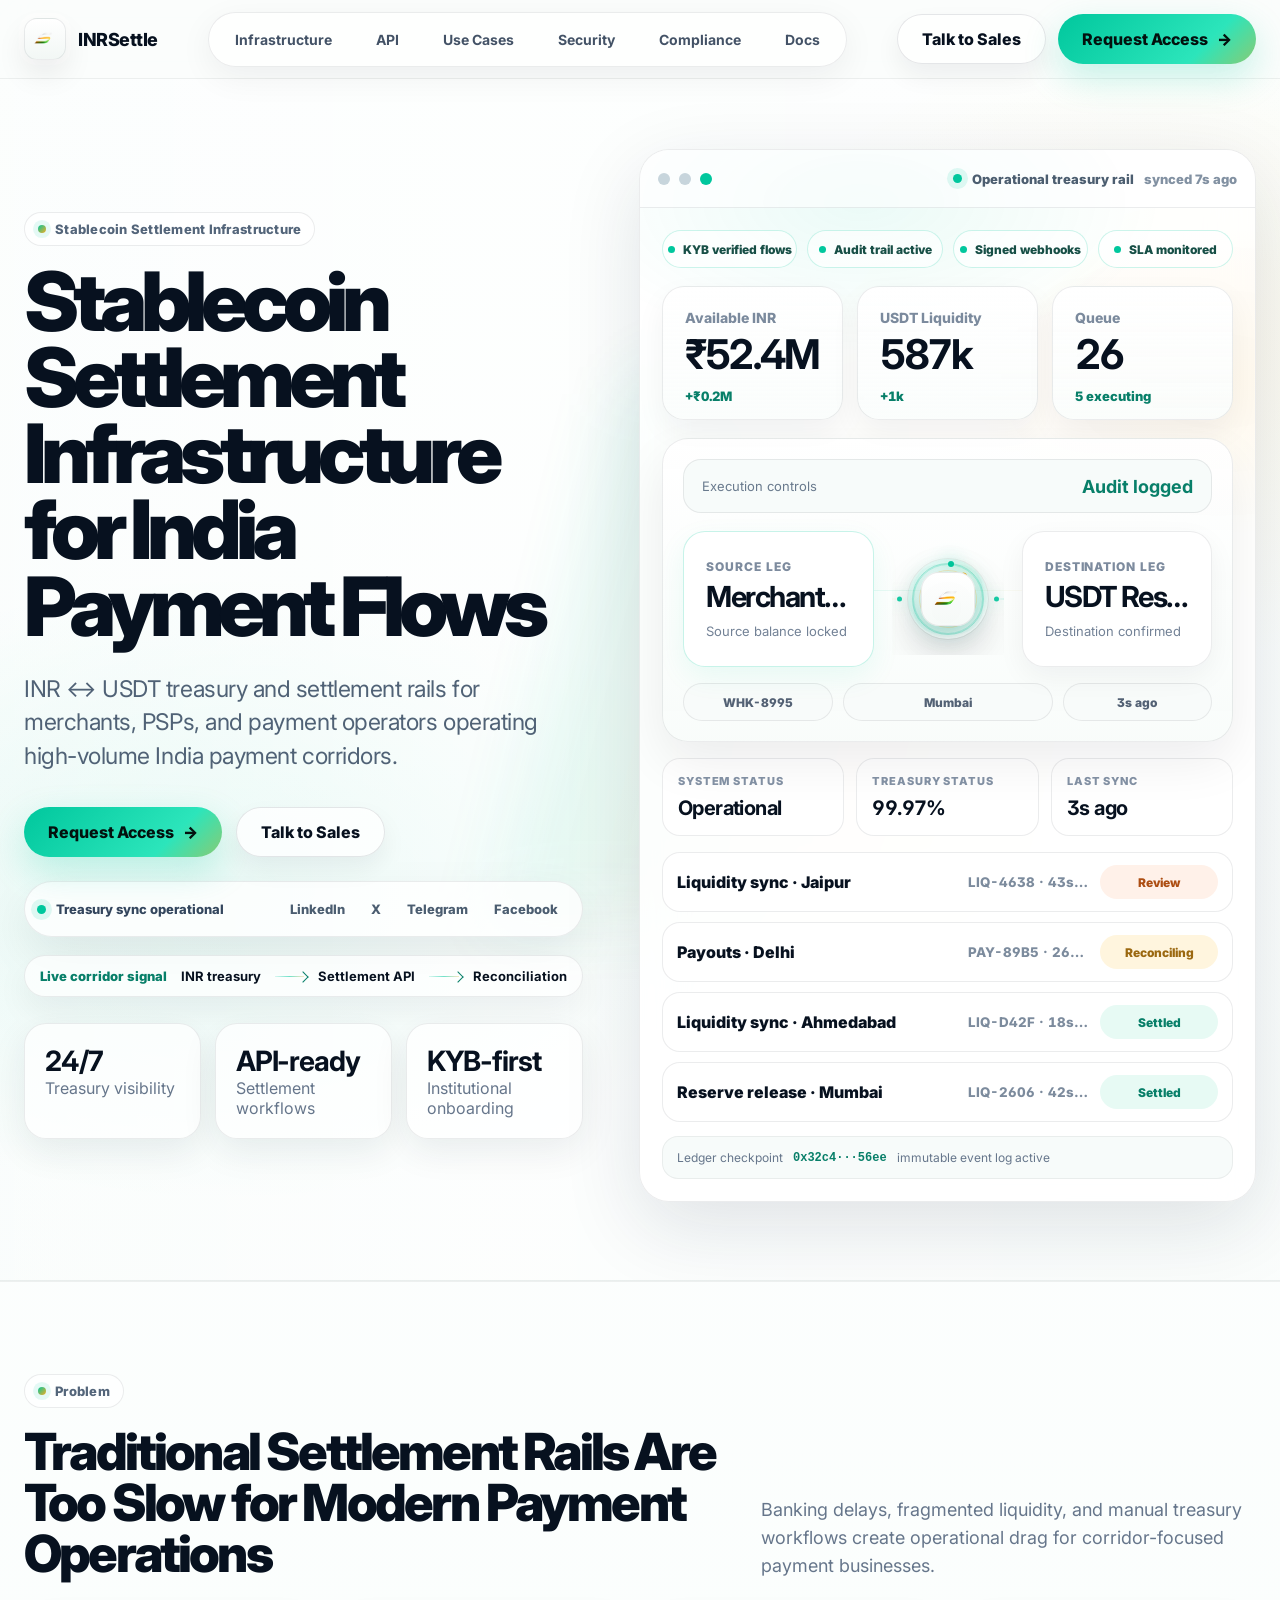
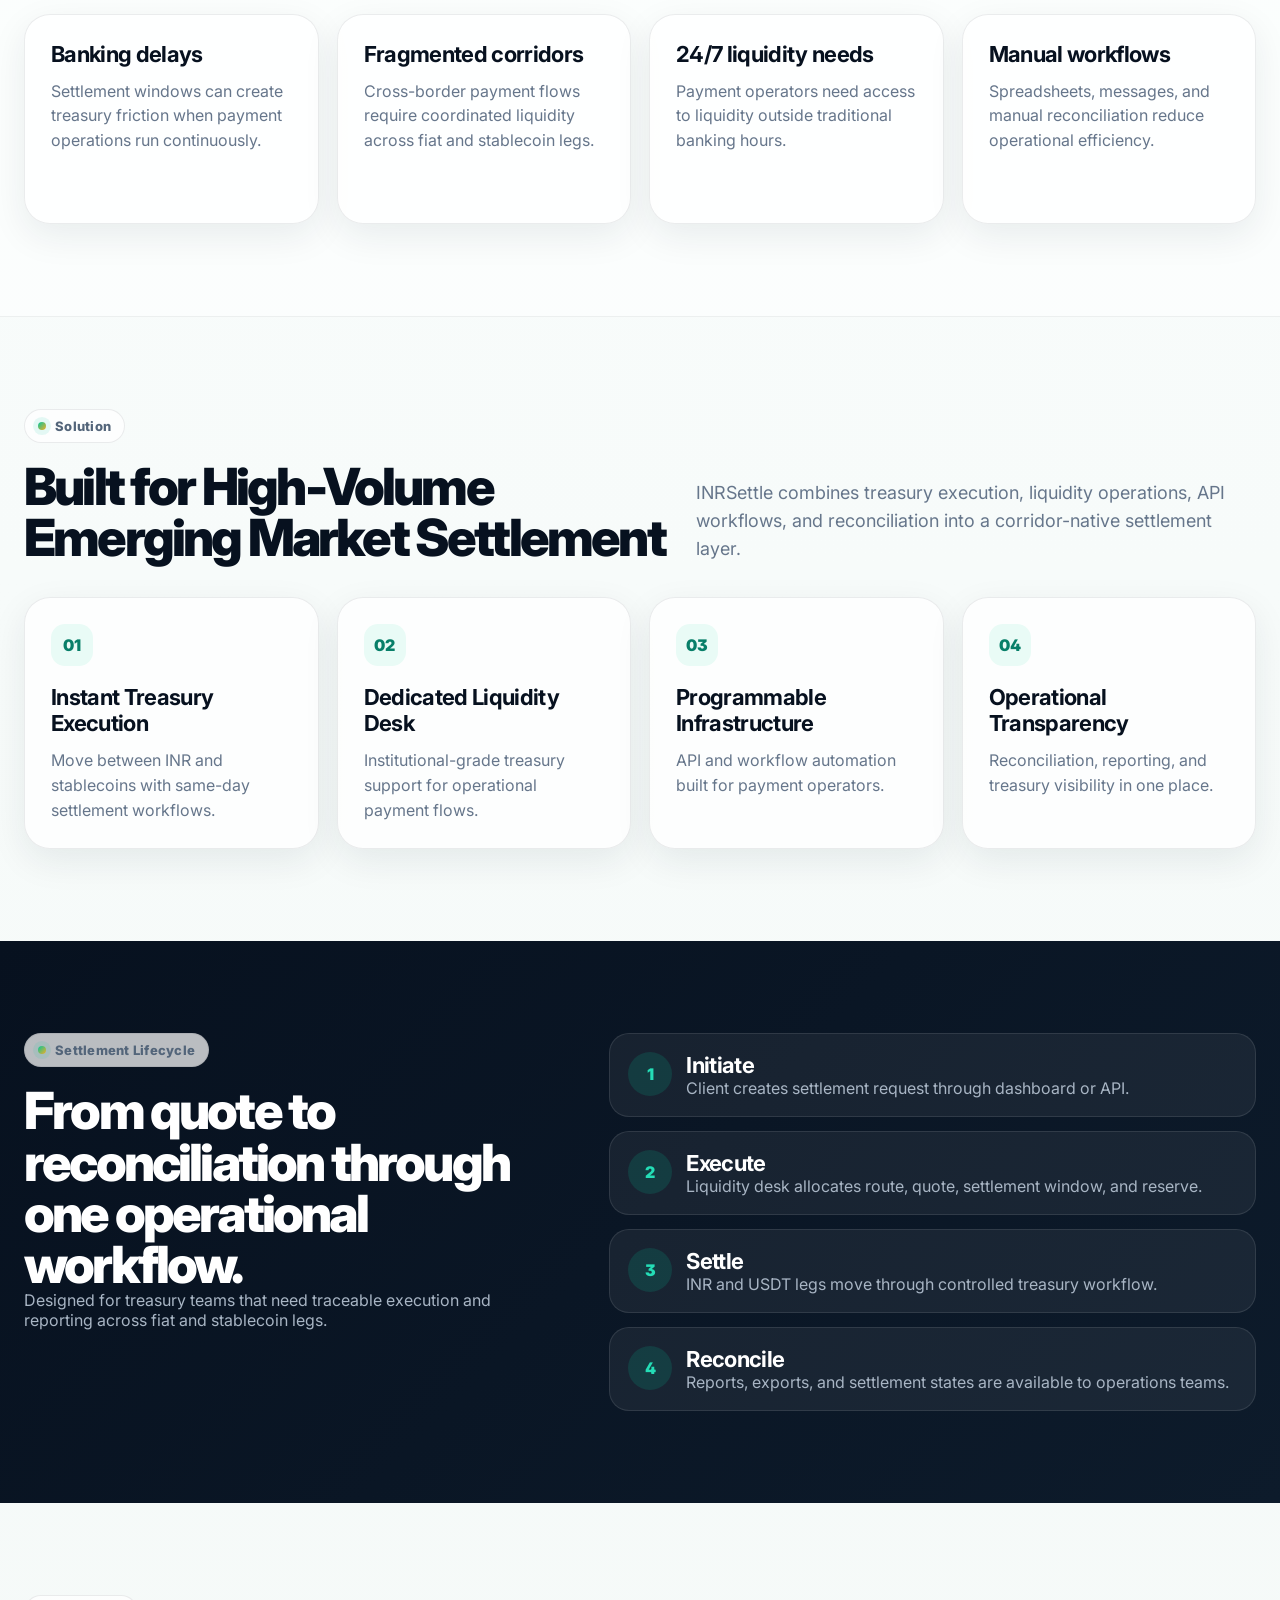
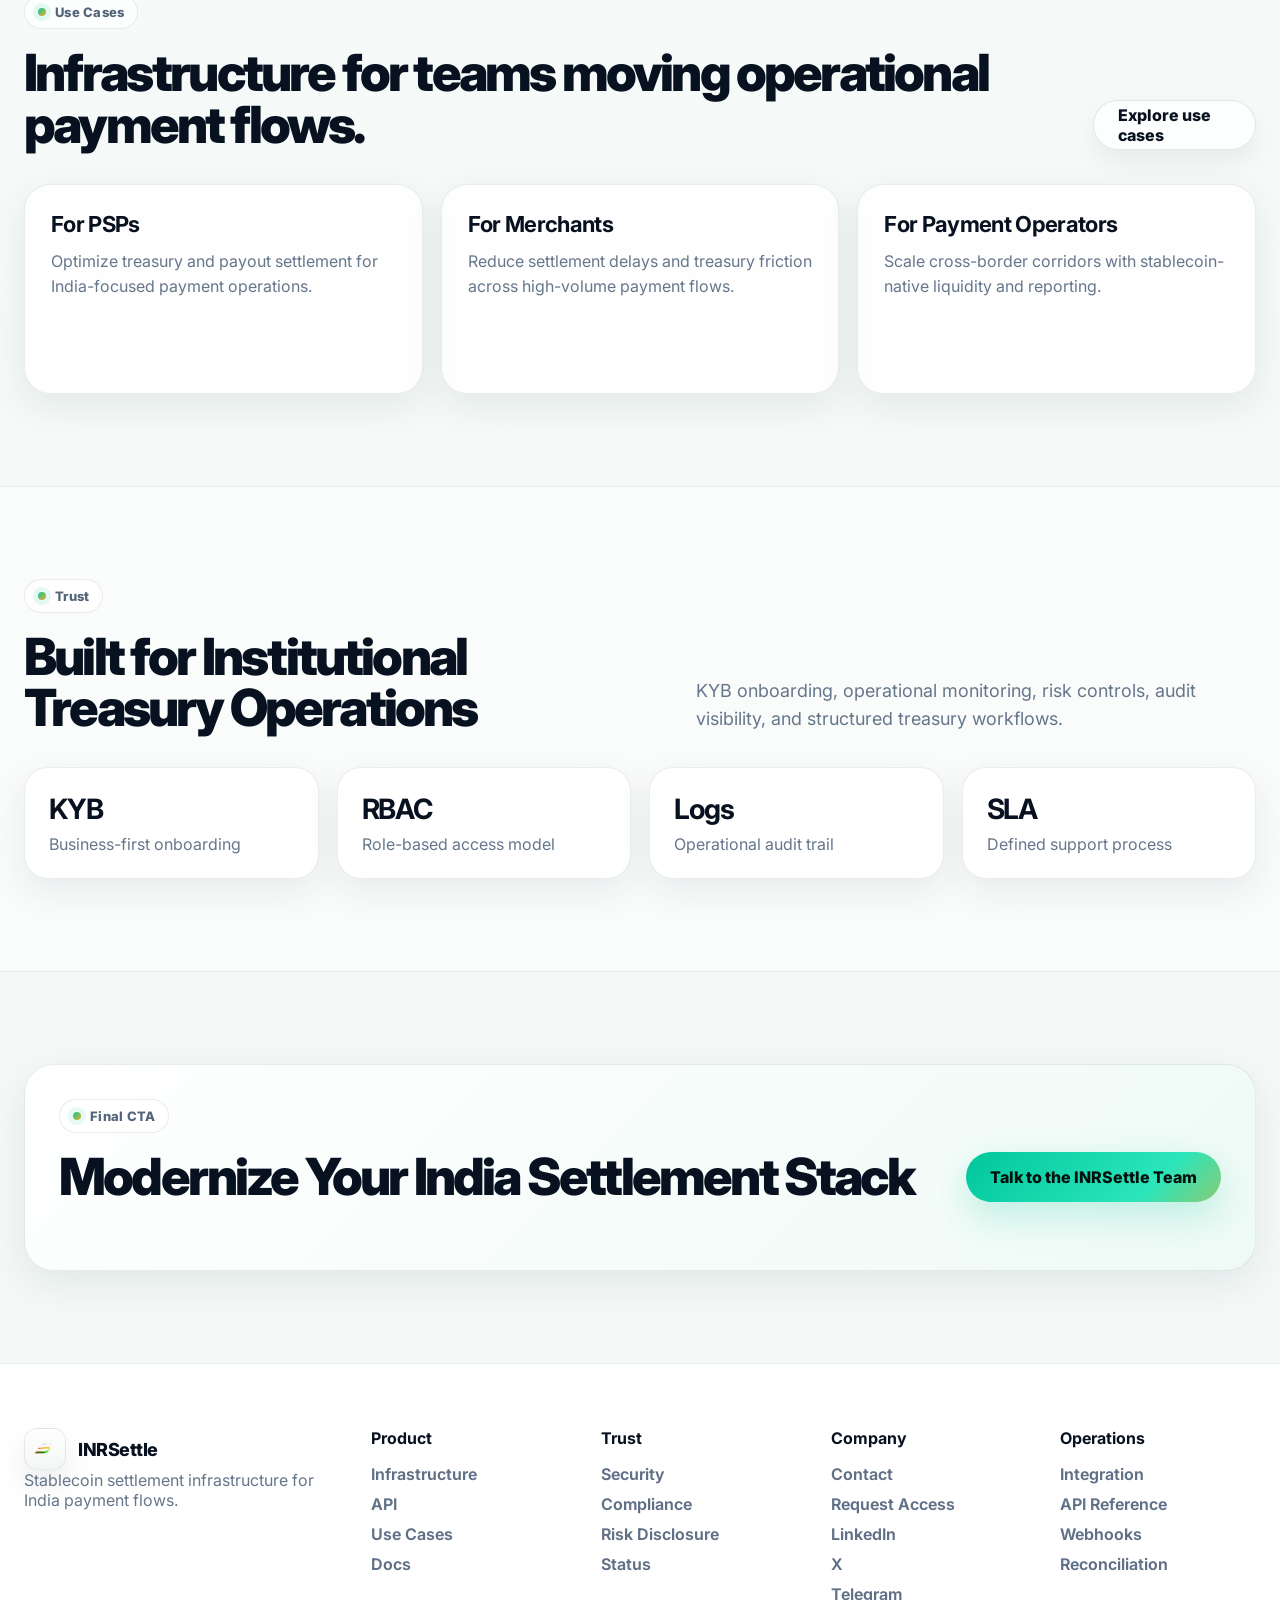
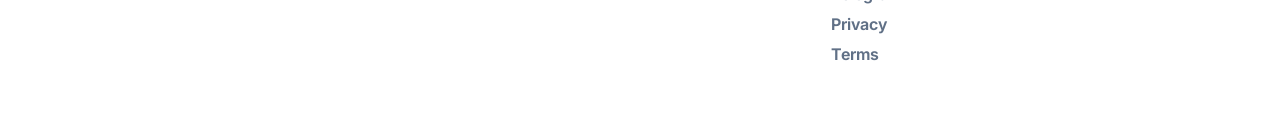
==== commit eb146f4c: "Update index.html" ====
--- a/index.html
+++ b/index.html
@@ -33,13 +33,13 @@
     <div class="metric-grid">
       <div class="metric" data-metric-card>
         <span>Available INR</span>
-        <strong class="fixed-value" data-metric="inr">₹42.8M</strong>
-        <em data-delta="inr">+₹0.4M</em>
+<strong class="fixed-value" data-metric="inr">₹42.8M</strong>
+<em data-delta="inr">+₹0.4M</em>
       </div>
       <div class="metric" data-metric-card>
-        <span>USDT float</span>
-        <strong class="fixed-value" data-metric="usdt">512k</strong>
-        <em data-delta="usdt">+18k</em>
+        <span>USDT Liquidity</span>
+<strong class="fixed-value" data-metric="usdt">4.2k</strong>
+<em data-delta="usdt">+320</em>
       </div>
       <div class="metric" data-metric-card>
         <span>Queue</span>
@@ -85,8 +85,8 @@
 
     <div class="rail-footer">
       <div><span class="label">System status</span><strong data-system-status>Operational</strong></div>
-      <div><span class="label">Treasury uptime</span><strong data-uptime>99.98%</strong></div>
-      <div><span class="label">Last settlement</span><strong data-last-settlement>12s ago</strong></div>
+      <div><span class="label">Treasury Status</span><strong data-uptime>Operational</strong></div>
+      <div><span class="label">Last Sync</span><strong data-last-settlement>2m ago</strong></div>
     </div>
 
     <div class="settlement-list stable-feed" data-settlement-list aria-label="Live settlement activity">
@@ -102,4 +102,4 @@
       <span data-ledger-copy>immutable event log active</span>
     </div>
   </div>
-</div></div></div></div></section><section class="section alt"><div class="container"><div class="section-head"><div><div class="eyebrow">Problem</div><h2>Traditional Settlement Rails Are Too Slow for Modern Payment Operations</h2></div><p>Banking delays, fragmented liquidity, and manual treasury workflows create operational drag for corridor-focused payment businesses.</p></div><div class="grid-4"><div class="card"><h3>Banking delays</h3><p>Settlement windows can create treasury friction when payment operations run continuously.</p></div><div class="card"><h3>Fragmented corridors</h3><p>Cross-border payment flows require coordinated liquidity across fiat and stablecoin legs.</p></div><div class="card"><h3>24/7 liquidity needs</h3><p>Payment operators need access to liquidity outside traditional banking hours.</p></div><div class="card"><h3>Manual workflows</h3><p>Spreadsheets, messages, and manual reconciliation reduce operational efficiency.</p></div></div></div></section><section class="section"><div class="container"><div class="section-head"><div><div class="eyebrow">Solution</div><h2>Built for High-Volume Emerging Market Settlement</h2></div><p>INRSettle combines treasury execution, liquidity operations, API workflows, and reconciliation into a corridor-native settlement layer.</p></div><div class="grid-4"><div class="card"><div class="icon">01</div><h3>Instant Treasury Execution</h3><p>Move between INR and stablecoins with same-day settlement workflows.</p></div><div class="card"><div class="icon">02</div><h3>Dedicated Liquidity Desk</h3><p>Institutional-grade treasury support for operational payment flows.</p></div><div class="card"><div class="icon">03</div><h3>Programmable Infrastructure</h3><p>API and workflow automation built for payment operators.</p></div><div class="card"><div class="icon">04</div><h3>Operational Transparency</h3><p>Reconciliation, reporting, and treasury visibility in one place.</p></div></div></div></section><section class="section dark"><div class="container split"><div><div class="eyebrow">Settlement Lifecycle</div><h2>From quote to reconciliation through one operational workflow.</h2><p class="muted">Designed for treasury teams that need traceable execution and reporting across fiat and stablecoin legs.</p></div><div class="timeline"><div class="step"><div class="step-num">1</div><div><h3>Initiate</h3><p class="muted">Client creates settlement request through dashboard or API.</p></div></div><div class="step"><div class="step-num">2</div><div><h3>Execute</h3><p class="muted">Liquidity desk allocates route, quote, settlement window, and reserve.</p></div></div><div class="step"><div class="step-num">3</div><div><h3>Settle</h3><p class="muted">INR and USDT legs move through controlled treasury workflow.</p></div></div><div class="step"><div class="step-num">4</div><div><h3>Reconcile</h3><p class="muted">Reports, exports, and settlement states are available to operations teams.</p></div></div></div></div></section><section class="section"><div class="container"><div class="section-head"><div><div class="eyebrow">Use Cases</div><h2>Infrastructure for teams moving operational payment flows.</h2></div><a class="btn" href="/use-cases.html">Explore use cases</a></div><div class="grid-3"><div class="card"><h3>For PSPs</h3><p>Optimize treasury and payout settlement for India-focused payment operations.</p></div><div class="card"><h3>For Merchants</h3><p>Reduce settlement delays and treasury friction across high-volume payment flows.</p></div><div class="card"><h3>For Payment Operators</h3><p>Scale cross-border corridors with stablecoin-native liquidity and reporting.</p></div></div></div></section><section class="section alt"><div class="container"><div class="section-head"><div><div class="eyebrow">Trust</div><h2>Built for Institutional Treasury Operations</h2></div><p>KYB onboarding, operational monitoring, risk controls, audit visibility, and structured treasury workflows.</p></div><div class="stat-band"><div class="stat"><strong>KYB</strong><span>Business-first onboarding</span></div><div class="stat"><strong>RBAC</strong><span>Role-based access model</span></div><div class="stat"><strong>Logs</strong><span>Operational audit trail</span></div><div class="stat"><strong>SLA</strong><span>Defined support process</span></div></div></div></section><section class="section"><div class="container contact-box"><div class="section-head"><div><div class="eyebrow">Final CTA</div><h2>Modernize Your India Settlement Stack</h2></div><a class="btn teal" href="/contact.html">Talk to the INRSettle Team</a></div></div></section></main><footer class="footer"><div class="container footer-grid"><div><a class="brand" href="/index.html"><img src="/assets/mark.png" alt="INRSettle mark"><span>INRSettle</span></a><p class="muted">Stablecoin settlement infrastructure for India payment flows.</p></div><div><h4>Product</h4><a href="/infrastructure.html">Infrastructure</a><a href="/api.html">API</a><a href="/use-cases.html">Use Cases</a><a href="/docs/index.html">Docs</a></div><div><h4>Trust</h4><a href="/security.html">Security</a><a href="/compliance.html">Compliance</a><a href="/risk.html">Risk Disclosure</a><a href="/status.html">Status</a></div><div><h4>Company</h4><a href="/contact.html">Contact</a><a href="/contact.html#access">Request Access</a><a href="https://www.linkedin.com/company/inrsettle" target="_blank" rel="noopener noreferrer">LinkedIn</a><a href="https://x.com/inrsettle" target="_blank" rel="noopener noreferrer">X</a><a href="https://t.me/inrsettle" target="_blank" rel="noopener noreferrer">Telegram</a><a href="/legal/privacy.html">Privacy</a><a href="/legal/terms.html">Terms</a></div><div><h4>Operations</h4><a href="/docs/integration.html">Integration</a><a href="/docs/api.html">API Reference</a><a href="/docs/webhooks.html">Webhooks</a><a href="/docs/reconciliation.html">Reconciliation</a></div></div></footer><script src="/script.js"></script></body></html>+</div></div></div></div></section><section class="section alt"><div class="container"><div class="section-head"><div><div class="eyebrow">Problem</div><h2>Traditional Settlement Rails Are Too Slow for Modern Payment Operations</h2></div><p>Banking delays, fragmented liquidity, and manual treasury workflows create operational drag for corridor-focused payment businesses.</p></div><div class="grid-4"><div class="card"><h3>Banking delays</h3><p>Settlement windows can create treasury friction when payment operations run continuously.</p></div><div class="card"><h3>Fragmented corridors</h3><p>Cross-border payment flows require coordinated liquidity across fiat and stablecoin legs.</p></div><div class="card"><h3>24/7 liquidity needs</h3><p>Payment operators need access to liquidity outside traditional banking hours.</p></div><div class="card"><h3>Manual workflows</h3><p>Spreadsheets, messages, and manual reconciliation reduce operational efficiency.</p></div></div></div></section><section class="section"><div class="container"><div class="section-head"><div><div class="eyebrow">Solution</div><h2>Built for High-Volume Emerging Market Settlement</h2></div><p>INRSettle combines treasury execution, liquidity operations, API workflows, and reconciliation into a corridor-native settlement layer.</p></div><div class="grid-4"><div class="card"><div class="icon">01</div><h3>Instant Treasury Execution</h3><p>Move between INR and stablecoins with same-day settlement workflows.</p></div><div class="card"><div class="icon">02</div><h3>Dedicated Liquidity Desk</h3><p>Institutional-grade treasury support for operational payment flows.</p></div><div class="card"><div class="icon">03</div><h3>Programmable Infrastructure</h3><p>API and workflow automation built for payment operators.</p></div><div class="card"><div class="icon">04</div><h3>Operational Transparency</h3><p>Reconciliation, reporting, and treasury visibility in one place.</p></div></div></div></section><section class="section dark"><div class="container split"><div><div class="eyebrow">Settlement Lifecycle</div><h2>From quote to reconciliation through one operational workflow.</h2><p class="muted">Designed for treasury teams that need traceable execution and reporting across fiat and stablecoin legs.</p></div><div class="timeline"><div class="step"><div class="step-num">1</div><div><h3>Initiate</h3><p class="muted">Client creates settlement request through dashboard or API.</p></div></div><div class="step"><div class="step-num">2</div><div><h3>Execute</h3><p class="muted">Liquidity desk allocates route, quote, settlement window, and reserve.</p></div></div><div class="step"><div class="step-num">3</div><div><h3>Settle</h3><p class="muted">INR and USDT legs move through controlled treasury workflow.</p></div></div><div class="step"><div class="step-num">4</div><div><h3>Reconcile</h3><p class="muted">Reports, exports, and settlement states are available to operations teams.</p></div></div></div></div></section><section class="section"><div class="container"><div class="section-head"><div><div class="eyebrow">Use Cases</div><h2>Infrastructure for teams moving operational payment flows.</h2></div><a class="btn" href="/use-cases.html">Explore use cases</a></div><div class="grid-3"><div class="card"><h3>For PSPs</h3><p>Optimize treasury and payout settlement for India-focused payment operations.</p></div><div class="card"><h3>For Merchants</h3><p>Reduce settlement delays and treasury friction across high-volume payment flows.</p></div><div class="card"><h3>For Payment Operators</h3><p>Scale cross-border corridors with stablecoin-native liquidity and reporting.</p></div></div></div></section><section class="section alt"><div class="container"><div class="section-head"><div><div class="eyebrow">Trust</div><h2>Built for Institutional Treasury Operations</h2></div><p>KYB onboarding, operational monitoring, risk controls, audit visibility, and structured treasury workflows.</p></div><div class="stat-band"><div class="stat"><strong>KYB</strong><span>Business-first onboarding</span></div><div class="stat"><strong>RBAC</strong><span>Role-based access model</span></div><div class="stat"><strong>Logs</strong><span>Operational audit trail</span></div><div class="stat"><strong>SLA</strong><span>Defined support process</span></div></div></div></section><section class="section"><div class="container contact-box"><div class="section-head"><div><div class="eyebrow">Final CTA</div><h2>Modernize Your India Settlement Stack</h2></div><a class="btn teal" href="/contact.html">Talk to the INRSettle Team</a></div></div></section></main><footer class="footer"><div class="container footer-grid"><div><a class="brand" href="/index.html"><img src="/assets/mark.png" alt="INRSettle mark"><span>INRSettle</span></a><p class="muted">Stablecoin settlement infrastructure for India payment flows.</p></div><div><h4>Product</h4><a href="/infrastructure.html">Infrastructure</a><a href="/api.html">API</a><a href="/use-cases.html">Use Cases</a><a href="/docs/index.html">Docs</a></div><div><h4>Trust</h4><a href="/security.html">Security</a><a href="/compliance.html">Compliance</a><a href="/risk.html">Risk Disclosure</a><a href="/status.html">Status</a></div><div><h4>Company</h4><a href="/contact.html">Contact</a><a href="/contact.html#access">Request Access</a><a href="https://www.linkedin.com/company/inrsettle" target="_blank" rel="noopener noreferrer">LinkedIn</a><a href="https://x.com/inrsettle" target="_blank" rel="noopener noreferrer">X</a><a href="https://t.me/inrsettle" target="_blank" rel="noopener noreferrer">Telegram</a><a href="/legal/privacy.html">Privacy</a><a href="/legal/terms.html">Terms</a></div><div><h4>Operations</h4><a href="/docs/integration.html">Integration</a><a href="/docs/api.html">API Reference</a><a href="/docs/webhooks.html">Webhooks</a><a href="/docs/reconciliation.html">Reconciliation</a></div></div></footer><script src="/script.js"></script></body></html>
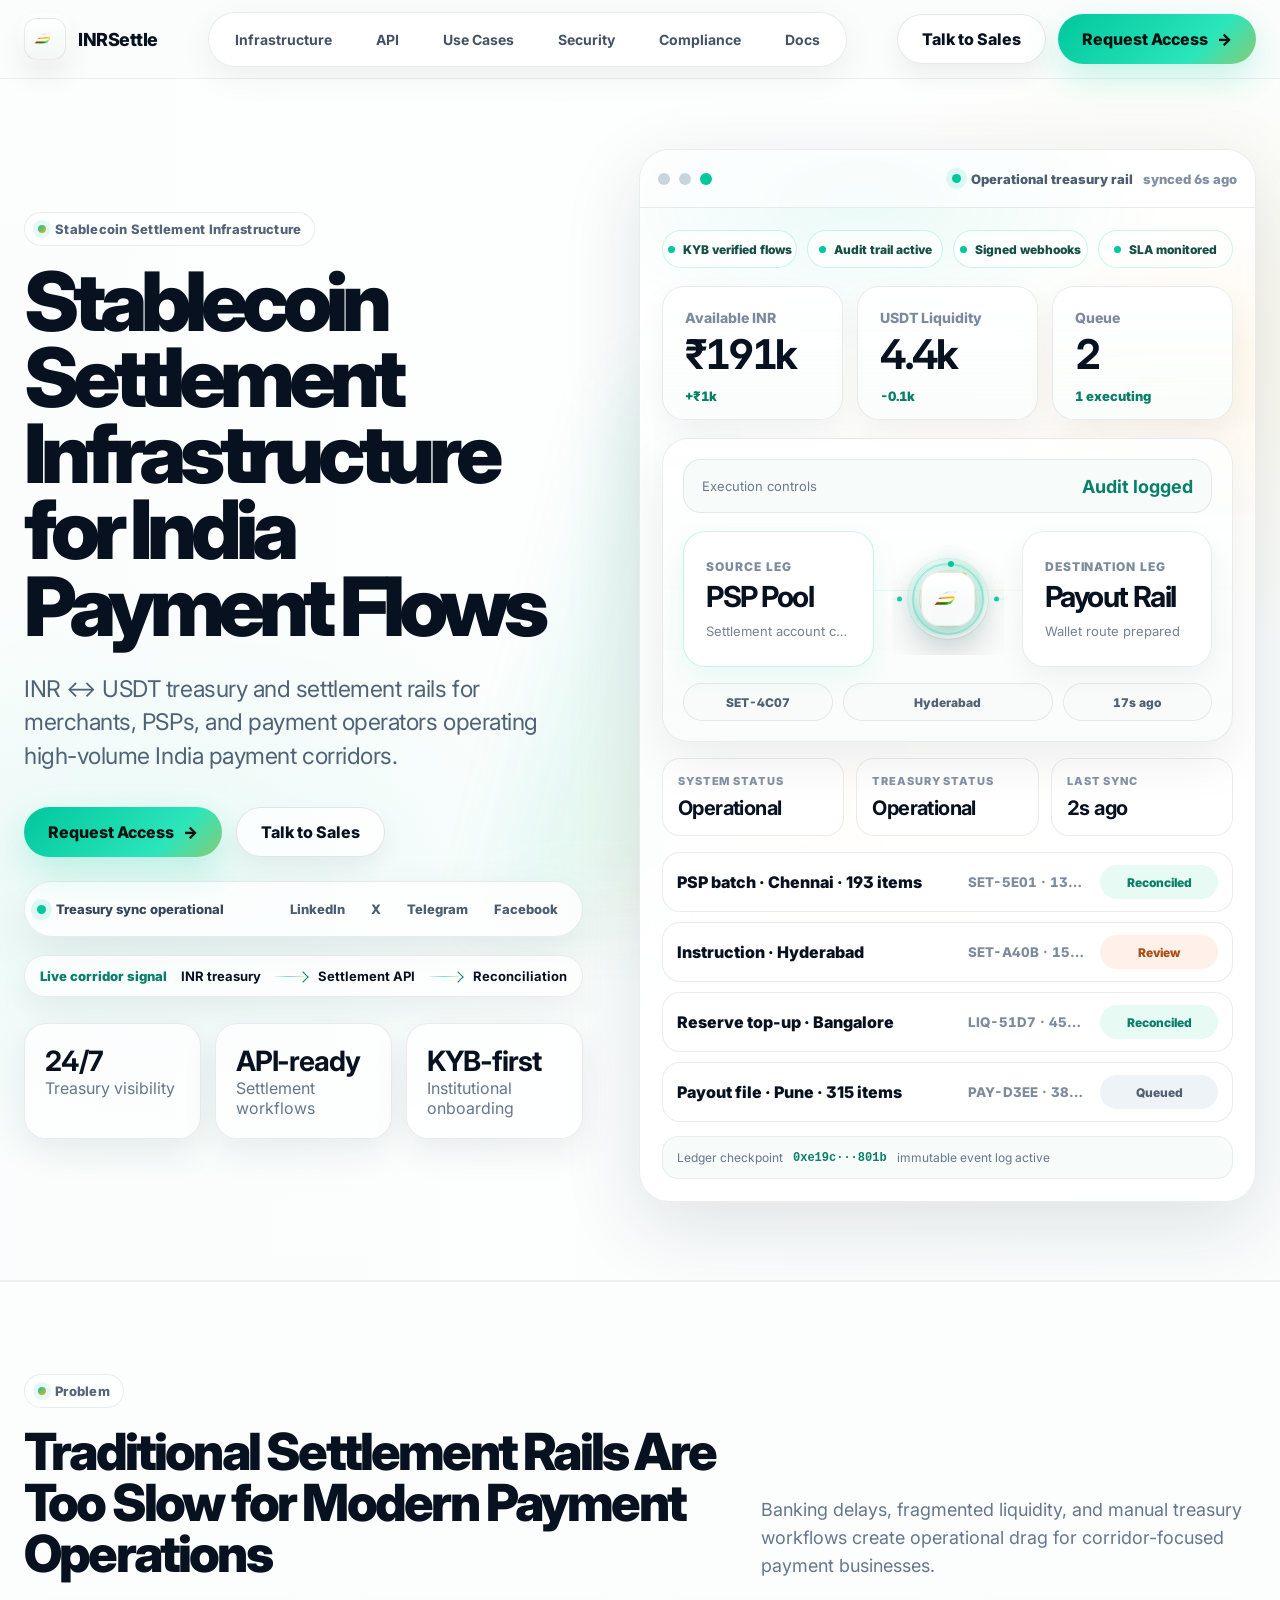
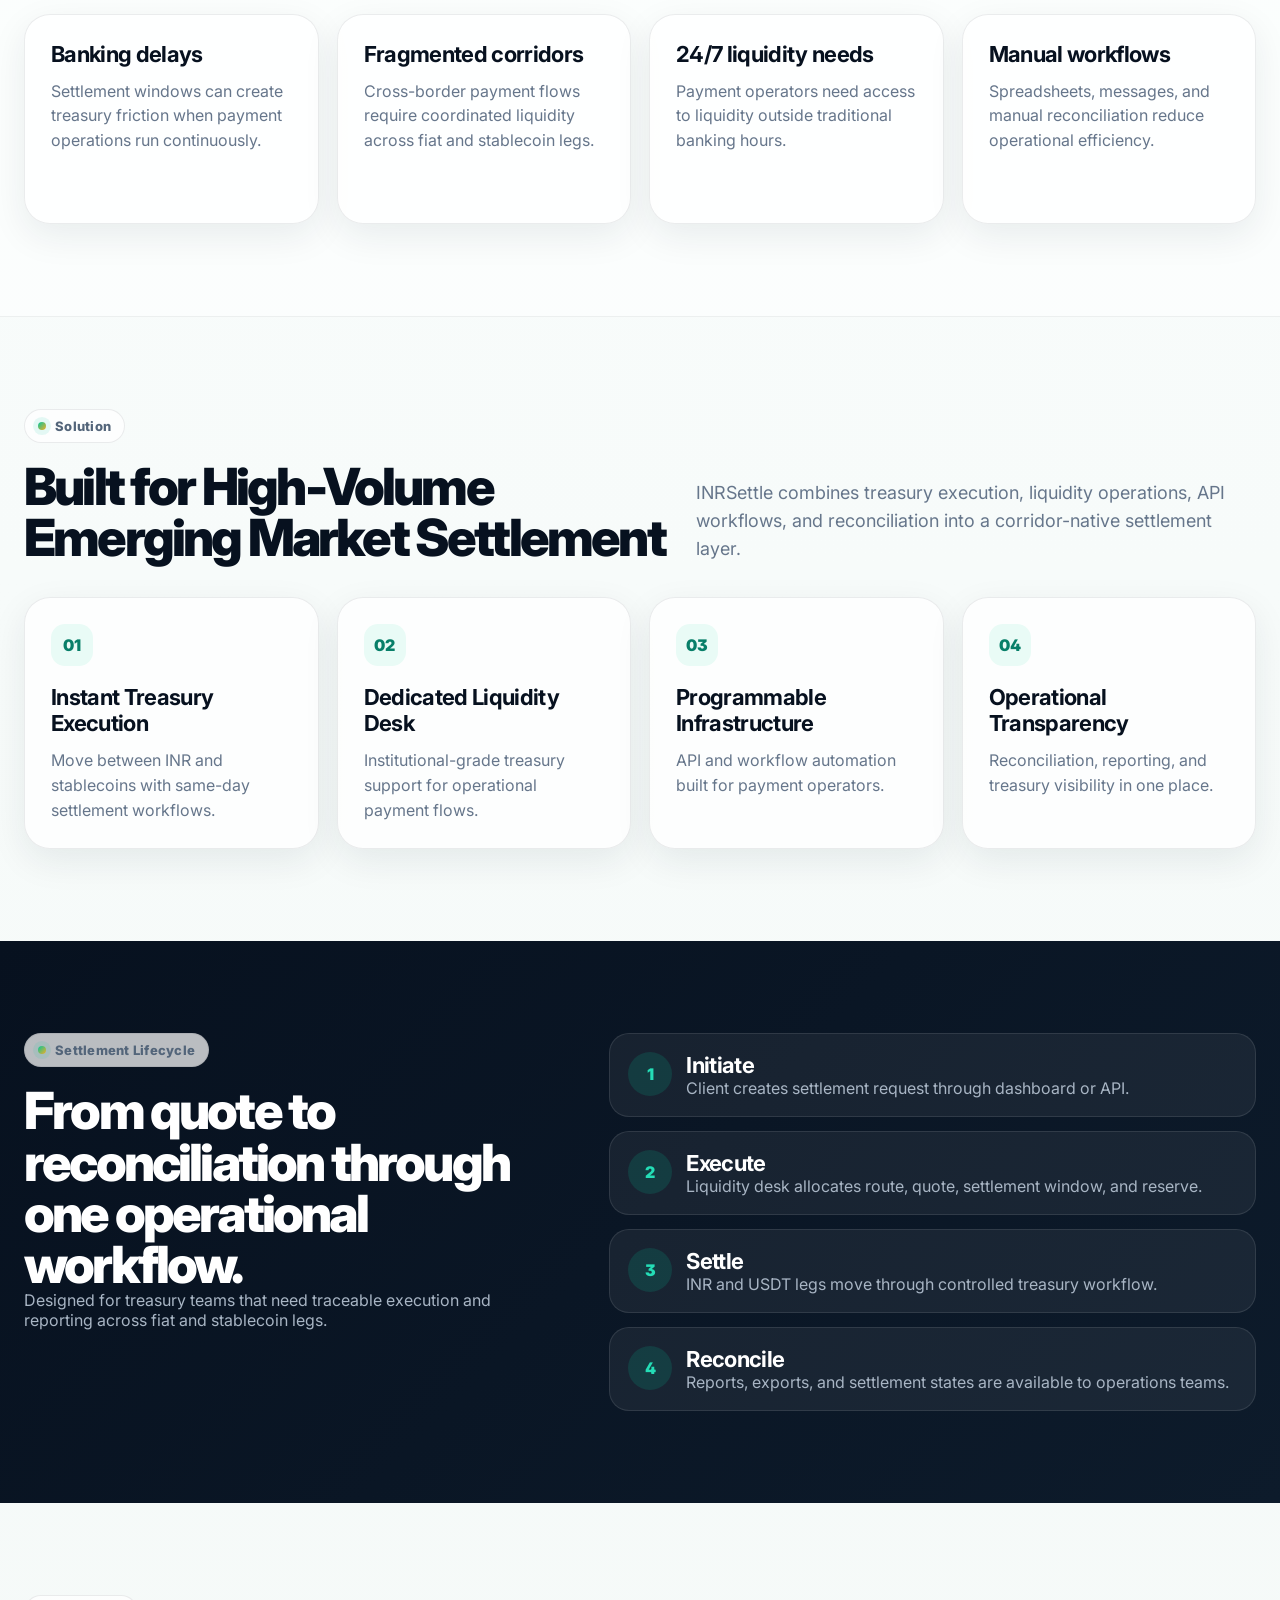
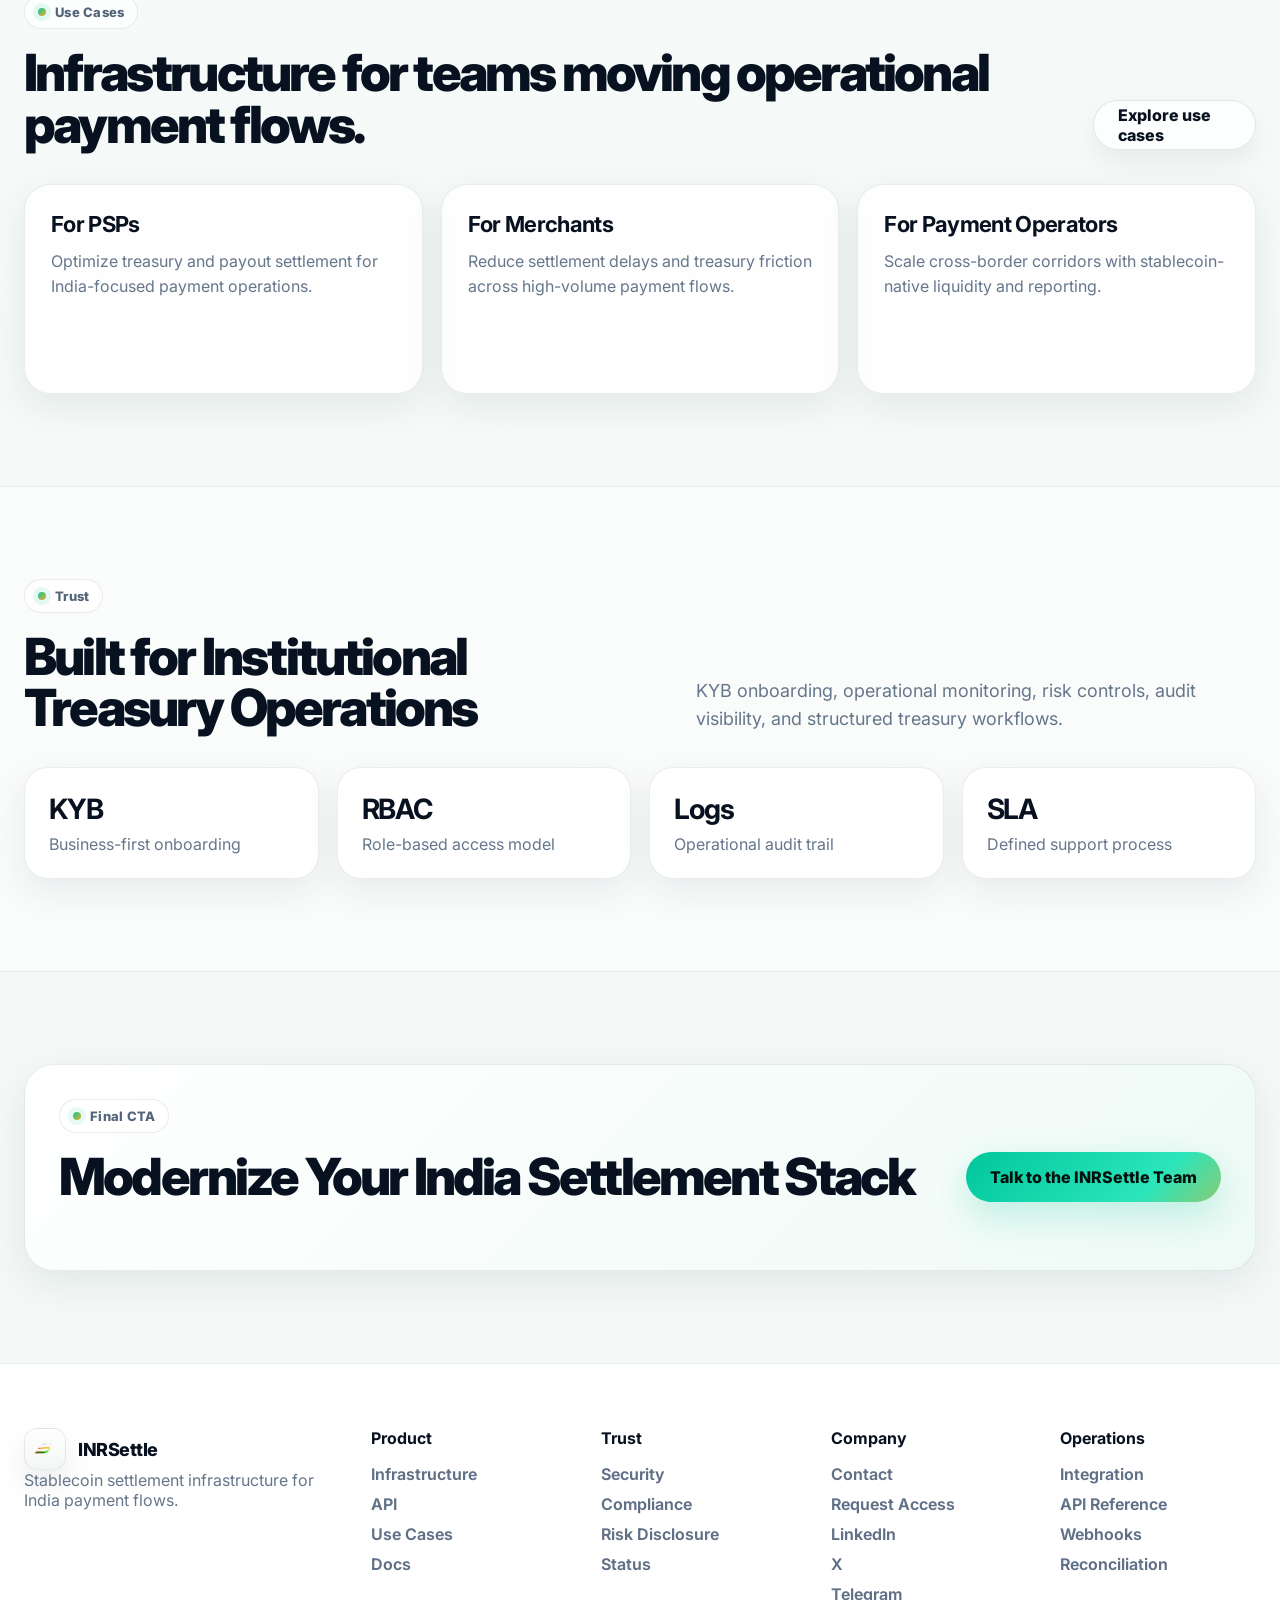
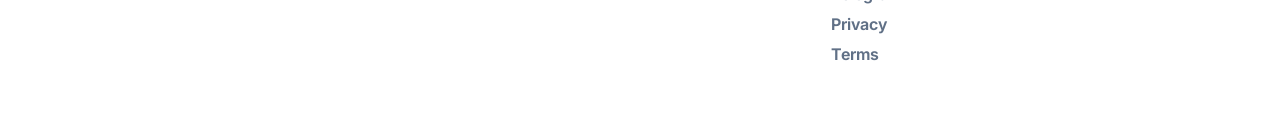
==== commit 1b45e0bf: "Update index.html" ====
--- a/index.html
+++ b/index.html
@@ -1,4 +1,12 @@
-<!doctype html><html lang="en"><head><meta charset="utf-8"><meta name="viewport" content="width=device-width,initial-scale=1"><title>INRSettle — Stablecoin Settlement Infrastructure for India Payment Flows</title><meta name="description" content="INR ↔ USDT treasury and settlement rails for merchants, PSPs, and payment operators."><meta name="theme-color" content="#050816"><meta property="og:title" content="INRSettle — Stablecoin Settlement Infrastructure for India Payment Flows"><meta property="og:description" content="INR ↔ USDT treasury and settlement rails for merchants, PSPs, and payment operators."><meta property="og:type" content="website"><link rel="icon" href="/assets/favicon.png" type="image/png"><link rel="manifest" href="/site.webmanifest"><link rel="preconnect" href="https://fonts.googleapis.com"><link rel="preconnect" href="https://fonts.gstatic.com" crossorigin><link href="https://fonts.googleapis.com/css2?family=Inter:wght@400;500;600;700;800&display=swap" rel="stylesheet"><link rel="stylesheet" href="/styles.css"></head><body><header class="site-header"><div class="container nav"><a class="brand" href="/index.html"><img src="/assets/mark.png" alt="INRSettle mark"><span>INRSettle</span></a><nav class="nav-links"><a href="/infrastructure.html">Infrastructure</a><a href="/api.html">API</a><a href="/use-cases.html">Use Cases</a><a href="/security.html">Security</a><a href="/compliance.html">Compliance</a><a href="/docs/index.html">Docs</a></nav><div class="nav-actions"><a class="btn" href="/contact.html">Talk to Sales</a><a class="btn primary" href="/contact.html#access">Request Access</a></div><button class="menu-btn" data-menu>Menu</button><div class="mobile-panel" data-mobile><a href="/infrastructure.html">Infrastructure</a><a href="/api.html">API</a><a href="/use-cases.html">Use Cases</a><a href="/security.html">Security</a><a href="/compliance.html">Compliance</a><a href="/docs/index.html">Docs</a><a href="/contact.html">Contact</a></div></div></header><main><section class="hero"><div class="container hero-grid"><div><div class="eyebrow">Stablecoin Settlement Infrastructure</div><h1>Stablecoin Settlement Infrastructure for India Payment Flows</h1><p class="lead">INR ↔ USDT treasury and settlement rails for merchants, PSPs, and payment operators operating high-volume India payment corridors.</p><div class="hero-ctas"><a class="btn primary" href="/contact.html#access">Request Access</a><a class="btn" href="/contact.html">Talk to Sales</a></div><div class="hero-proof" aria-label="INRSettle infrastructure channels">
+<!doctype html><html lang="en"><head><!-- Google tag (gtag.js) -->
+<script async src="https://www.googletagmanager.com/gtag/js?id=G-KQDXXR0NRR"></script>
+<script>
+  window.dataLayer = window.dataLayer || [];
+  function gtag(){dataLayer.push(arguments);}
+  gtag('js', new Date());
+
+  gtag('config', 'G-KQDXXR0NRR');
+</script><meta charset="utf-8"><meta name="viewport" content="width=device-width,initial-scale=1"><title>INRSettle — Stablecoin Settlement Infrastructure for India Payment Flows</title><meta name="description" content="INR ↔ USDT treasury and settlement rails for merchants, PSPs, and payment operators."><meta name="theme-color" content="#050816"><meta property="og:title" content="INRSettle — Stablecoin Settlement Infrastructure for India Payment Flows"><meta property="og:description" content="INR ↔ USDT treasury and settlement rails for merchants, PSPs, and payment operators."><meta property="og:type" content="website"><link rel="icon" href="/assets/favicon.png" type="image/png"><link rel="manifest" href="/site.webmanifest"><link rel="preconnect" href="https://fonts.googleapis.com"><link rel="preconnect" href="https://fonts.gstatic.com" crossorigin><link href="https://fonts.googleapis.com/css2?family=Inter:wght@400;500;600;700;800&display=swap" rel="stylesheet"><link rel="stylesheet" href="/styles.css"></head><body><header class="site-header"><div class="container nav"><a class="brand" href="/index.html"><img src="/assets/mark.png" alt="INRSettle mark"><span>INRSettle</span></a><nav class="nav-links"><a href="/infrastructure.html">Infrastructure</a><a href="/api.html">API</a><a href="/use-cases.html">Use Cases</a><a href="/security.html">Security</a><a href="/compliance.html">Compliance</a><a href="/docs/index.html">Docs</a></nav><div class="nav-actions"><a class="btn" href="/contact.html">Talk to Sales</a><a class="btn primary" href="/contact.html#access">Request Access</a></div><button class="menu-btn" data-menu>Menu</button><div class="mobile-panel" data-mobile><a href="/infrastructure.html">Infrastructure</a><a href="/api.html">API</a><a href="/use-cases.html">Use Cases</a><a href="/security.html">Security</a><a href="/compliance.html">Compliance</a><a href="/docs/index.html">Docs</a><a href="/contact.html">Contact</a></div></div></header><main><section class="hero"><div class="container hero-grid"><div><div class="eyebrow">Stablecoin Settlement Infrastructure</div><h1>Stablecoin Settlement Infrastructure for India Payment Flows</h1><p class="lead">INR ↔ USDT treasury and settlement rails for merchants, PSPs, and payment operators operating high-volume India payment corridors.</p><div class="hero-ctas"><a class="btn primary" href="/contact.html#access">Request Access</a><a class="btn" href="/contact.html">Talk to Sales</a></div><div class="hero-proof" aria-label="INRSettle infrastructure channels">
   <div class="proof-status"><span class="proof-pulse" aria-hidden="true"></span><span data-proof-status>Treasury sync operational</span></div>
   <div class="proof-channels" role="list" aria-label="Social channels">
     <a role="listitem" href="https://www.linkedin.com/company/inrsettle" target="_blank" rel="noopener noreferrer" data-tooltip="Partnership and company updates">LinkedIn</a>
--- a/styles.css
+++ b/styles.css
@@ -28,3 +28,25 @@
 .flow-line{grid-template-columns:minmax(0,1fr) 112px minmax(0,1fr)!important;gap:18px!important;position:relative;isolation:isolate}.settlement-engine{width:112px;height:112px;position:relative;display:grid;place-items:center;justify-self:center;align-self:center;contain:layout paint style;overflow:visible}.settlement-engine:before{content:"";position:absolute;inset:16px;border-radius:999px;background:radial-gradient(circle at 45% 40%,rgba(255,255,255,.94),rgba(255,255,255,.52) 34%,rgba(0,199,157,.12) 58%,transparent 72%);filter:blur(.2px);box-shadow:0 20px 42px rgba(6,17,31,.10),0 0 0 1px rgba(7,17,31,.06)}.engine-line{position:absolute;top:50%;width:52px;height:1px;transform:translateY(-50%);background:linear-gradient(90deg,transparent,rgba(0,199,157,.42),rgba(242,173,35,.22),transparent);opacity:.9}.engine-line-left{right:calc(50% + 46px)}.engine-line-right{left:calc(50% + 46px)}.engine-line:after{content:"";position:absolute;top:-2px;width:5px;height:5px;border-radius:50%;background:#00c79d;box-shadow:0 0 18px rgba(0,199,157,.75);animation:engineTravel 2.8s cubic-bezier(.35,0,.2,1) infinite}.engine-line-left:after{right:0}.engine-line-right:after{left:0;animation-delay:1.4s}.engine-orbit{position:absolute;border-radius:999px;border:1px solid rgba(0,199,157,.32);inset:20px;box-shadow:inset 0 0 22px rgba(0,199,157,.08),0 0 22px rgba(0,199,157,.10);animation:engineRotate 9s linear infinite}.engine-orbit-b{inset:27px;border-color:rgba(242,173,35,.26);transform:rotate(28deg);animation-duration:12s;animation-direction:reverse}.engine-orbit:before{content:"";position:absolute;left:50%;top:-3px;width:6px;height:6px;border-radius:50%;background:#00c79d;box-shadow:0 0 18px rgba(0,199,157,.85)}.engine-orbit-b:before{background:#f2ad23;box-shadow:0 0 18px rgba(242,173,35,.48)}.engine-core{position:relative;z-index:3;width:54px;height:54px;border-radius:18px;display:grid;place-items:center;background:linear-gradient(180deg,#fff,#f7fbf9);border:1px solid rgba(7,17,31,.08);box-shadow:0 14px 34px rgba(7,17,31,.12),0 0 0 8px rgba(0,199,157,.05);animation:engineCore 3.4s ease-in-out infinite}.engine-core img{width:34px;height:34px;object-fit:contain;filter:drop-shadow(0 10px 14px rgba(7,17,31,.10))}.engine-pulse{position:absolute;z-index:1;width:70px;height:70px;border-radius:999px;border:1px solid rgba(0,199,157,.22);animation:enginePulse 2.7s ease-out infinite}.engine-packet{position:absolute;z-index:2;width:8px;height:8px;border-radius:50%;background:#00c79d;box-shadow:0 0 16px rgba(0,199,157,.75);top:52px}.engine-packet-a{left:-24px;animation:packetIn 3.2s cubic-bezier(.33,0,.2,1) infinite}.engine-packet-b{right:-24px;animation:packetOut 3.2s cubic-bezier(.33,0,.2,1) infinite;animation-delay:1.6s}@keyframes engineRotate{to{transform:rotate(360deg)}}@keyframes engineCore{0%,100%{transform:translateZ(0) scale(1);box-shadow:0 14px 34px rgba(7,17,31,.12),0 0 0 8px rgba(0,199,157,.05)}50%{transform:translateZ(0) scale(1.025);box-shadow:0 18px 42px rgba(7,17,31,.14),0 0 0 10px rgba(0,199,157,.08)}}@keyframes enginePulse{0%{opacity:.52;transform:scale(.82)}70%,100%{opacity:0;transform:scale(1.42)}}@keyframes packetIn{0%{opacity:0;transform:translateX(0) scale(.82)}16%{opacity:1}62%{opacity:1;transform:translateX(62px) scale(1)}100%{opacity:0;transform:translateX(74px) scale(.82)}}@keyframes packetOut{0%{opacity:0;transform:translateX(0) scale(.82)}16%{opacity:1}62%{opacity:1;transform:translateX(-62px) scale(1)}100%{opacity:0;transform:translateX(-74px) scale(.82)}}@keyframes engineTravel{0%{opacity:0;transform:translateX(-18px) scale(.65)}18%{opacity:1}72%{opacity:1;transform:translateX(18px) scale(1)}100%{opacity:0;transform:translateX(24px) scale(.65)}}.flow-card:before{opacity:.35}.active-flow .currency{position:relative;z-index:2}.active-flow .currency.active{border-color:rgba(0,199,157,.22)!important}.active-flow .currency strong{max-width:100%}.value-fade .settlement-engine,.settled-flash .settlement-engine{transform:none!important}
 @media (max-width:760px){.flow-line{grid-template-columns:1fr!important;gap:14px!important}.settlement-engine{width:82px;height:82px;margin:0 auto}.engine-line{display:none}.engine-orbit{inset:14px}.engine-orbit-b{inset:20px}.engine-core{width:46px;height:46px;border-radius:15px}.engine-core img{width:28px;height:28px}.engine-packet{display:none}.engine-pulse{width:60px;height:60px}}
 @media (prefers-reduced-motion:reduce){.engine-orbit,.engine-core,.engine-pulse,.engine-packet,.engine-line:after{animation:none!important}.engine-pulse,.engine-packet,.engine-line:after{display:none!important}}
+
+.direct-contact {
+  margin-top: 18px;
+  padding-top: 16px;
+  border-top: 1px solid rgba(15, 23, 42, 0.08);
+  font-size: 14px;
+  color: #64748b;
+}
+
+.direct-contact p {
+  margin: 4px 0;
+}
+
+.direct-contact a {
+  color: #007f6d;
+  font-weight: 700;
+  text-decoration: none;
+}
+
+.direct-contact a:hover {
+  text-decoration: underline;
+}
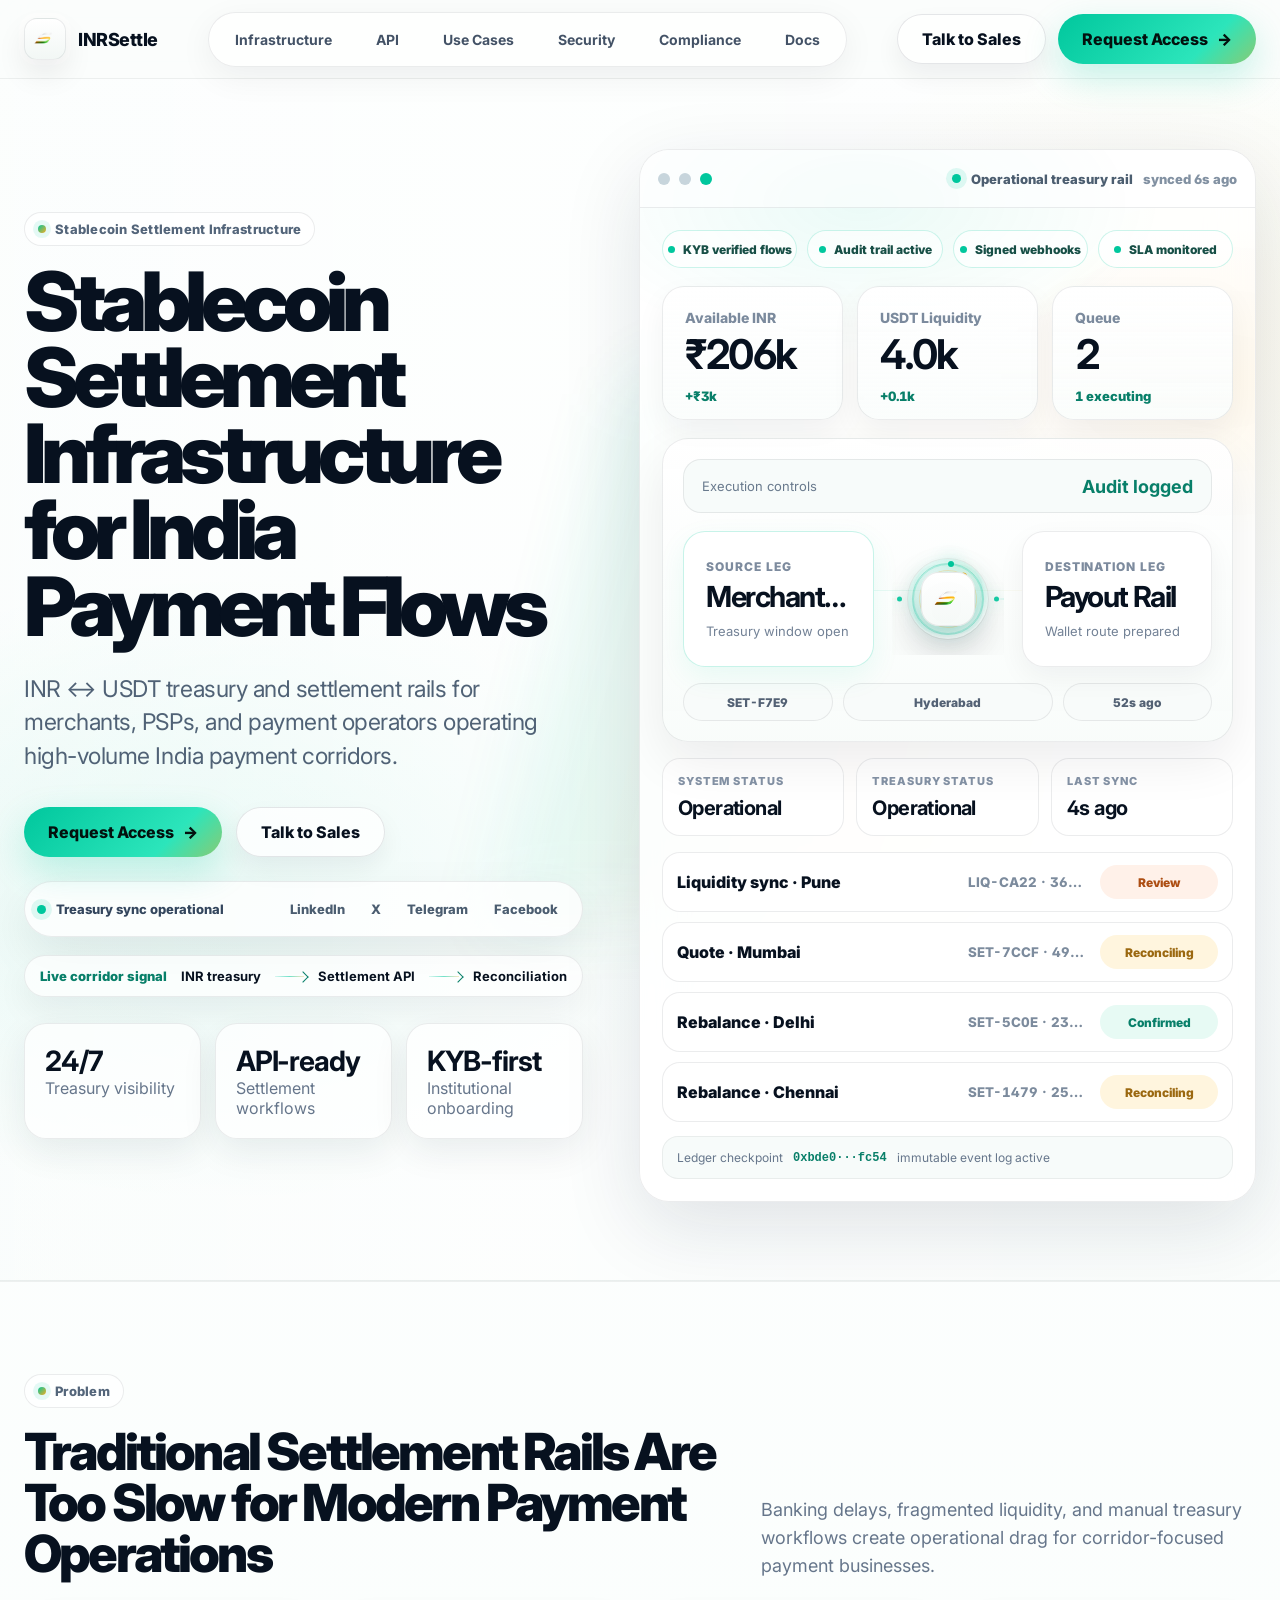
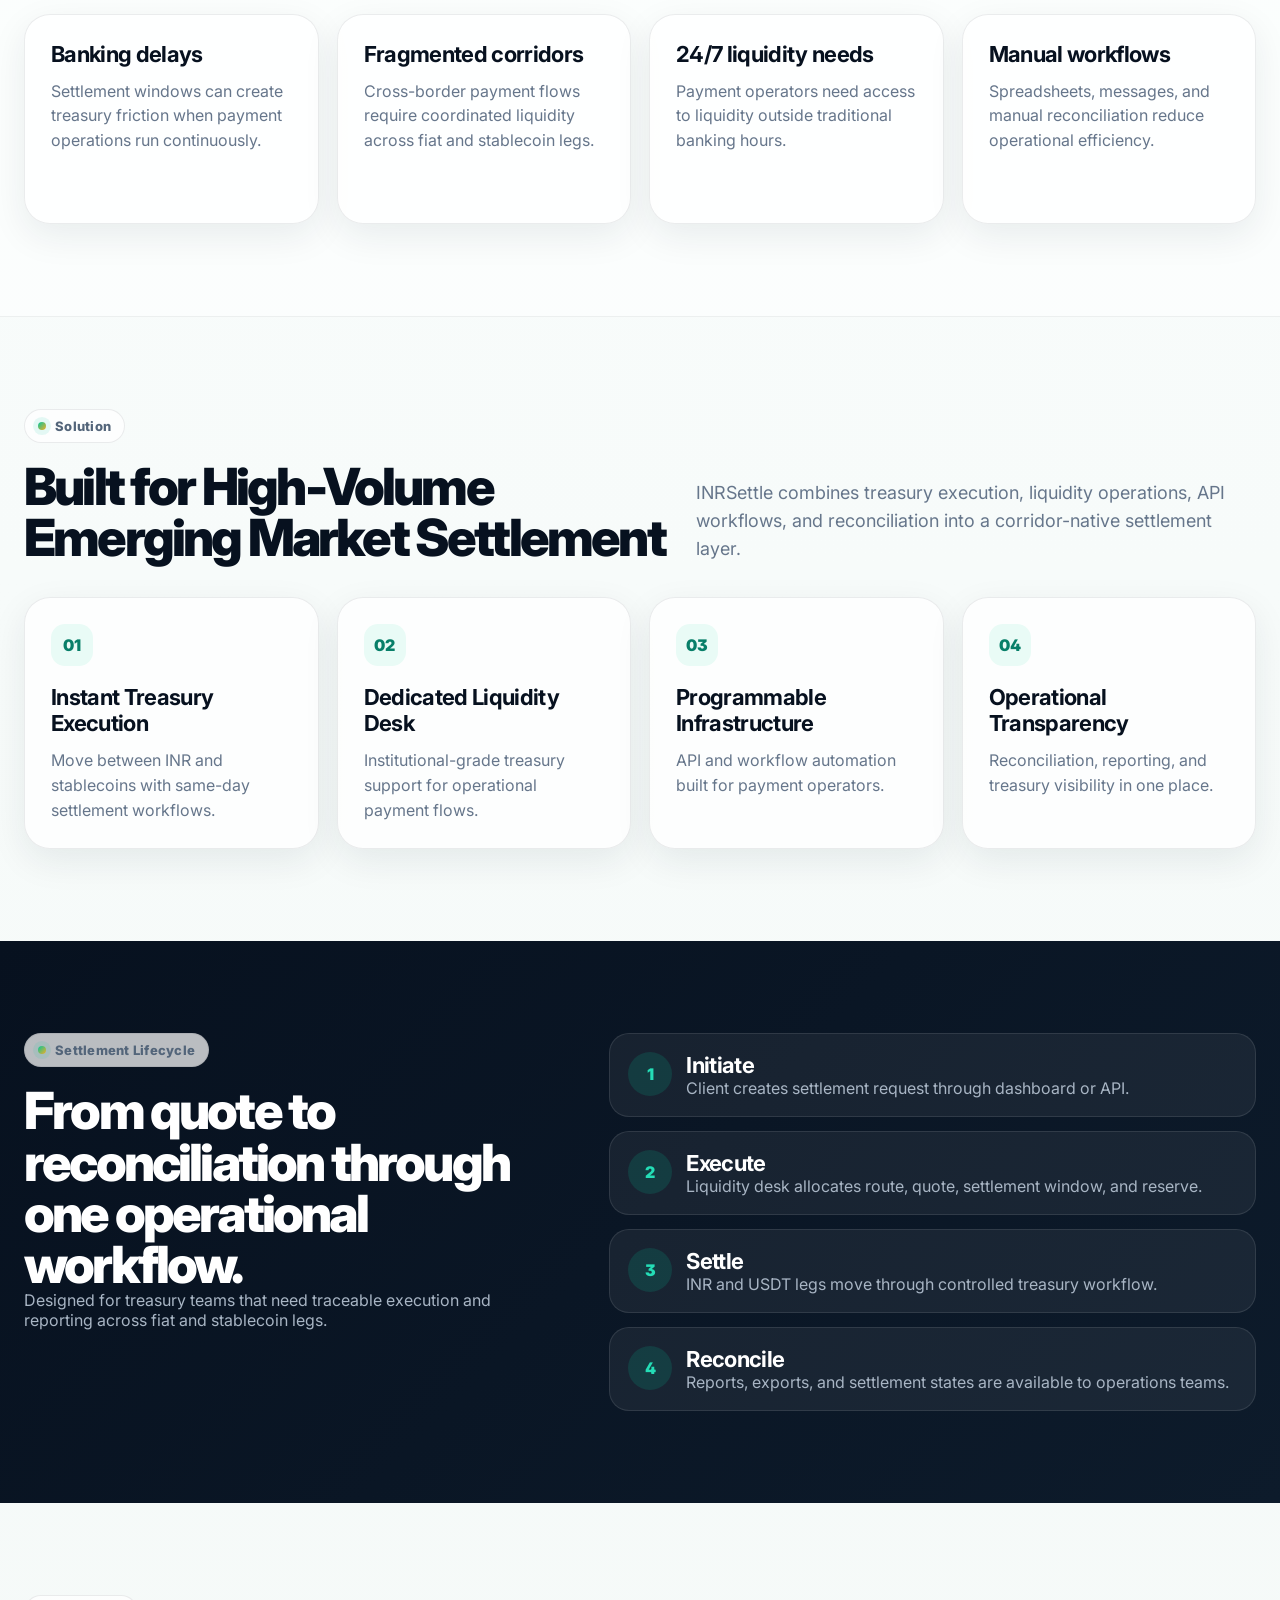
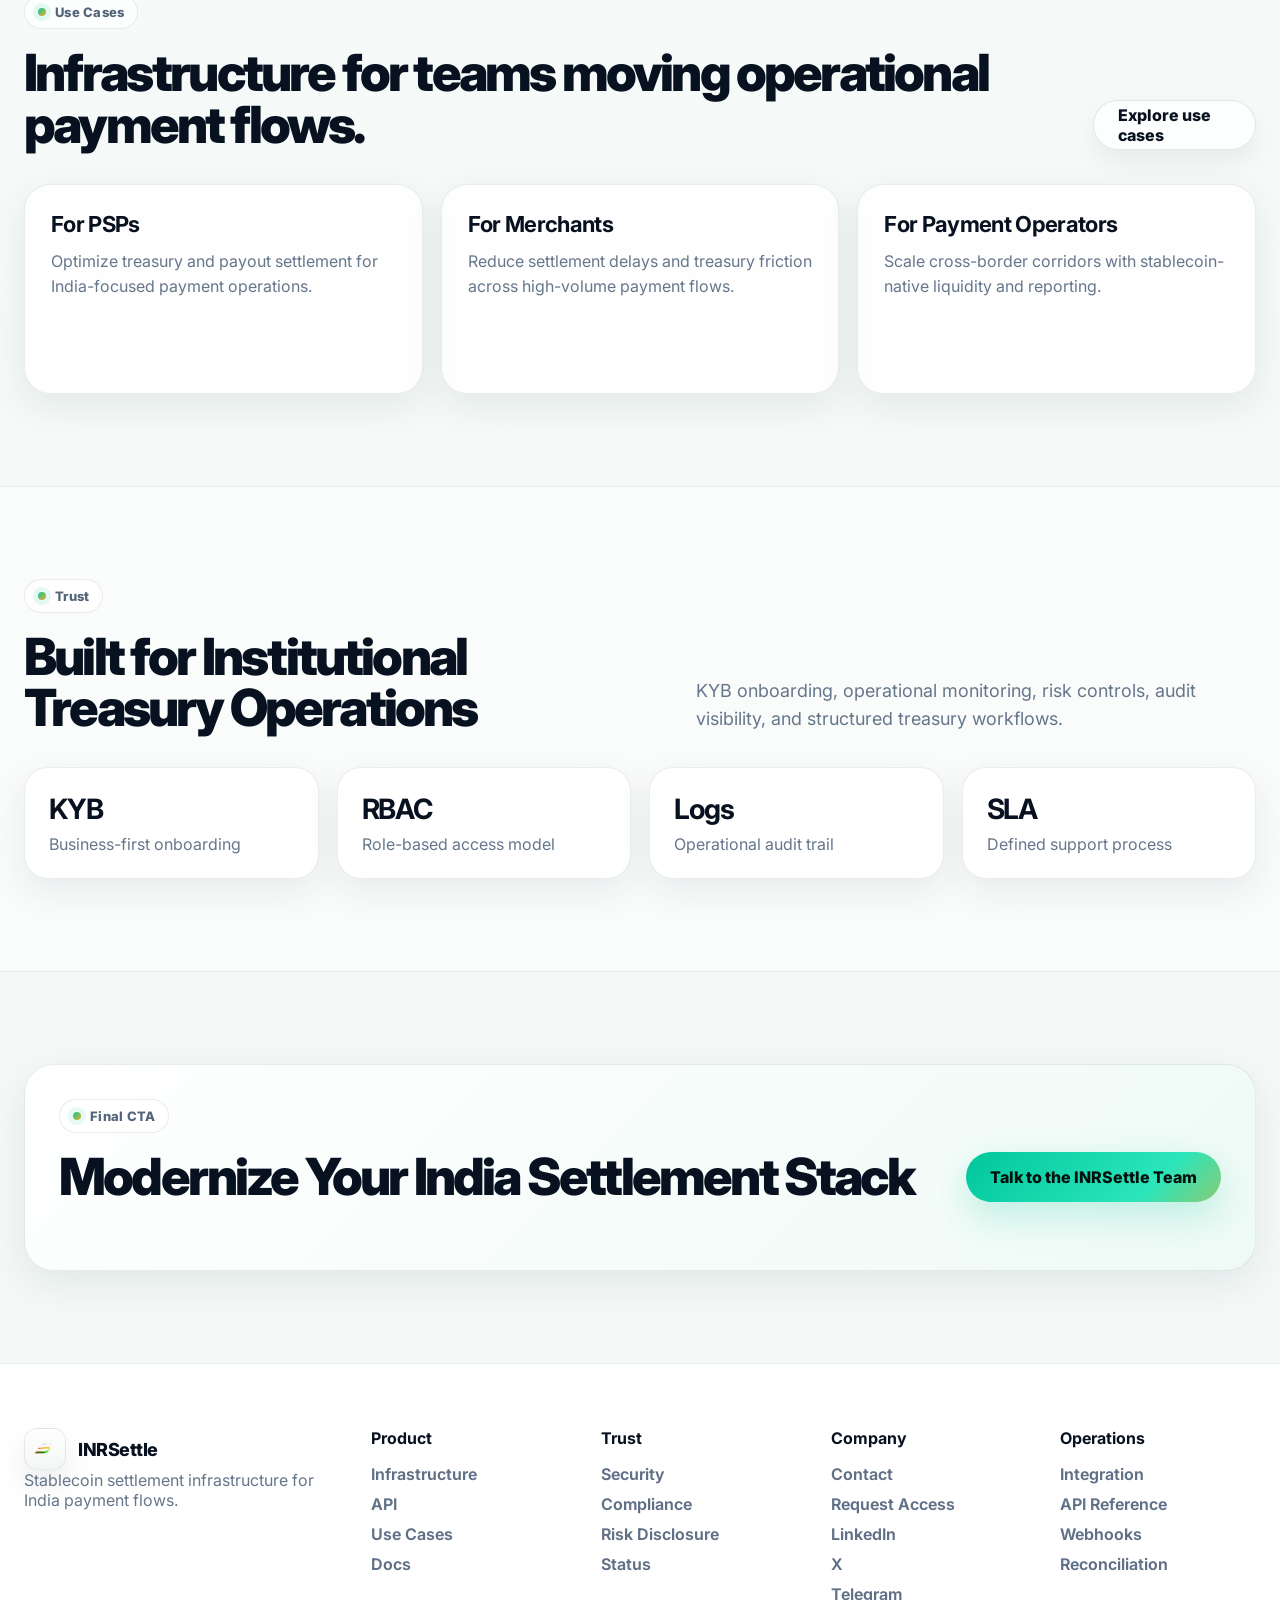
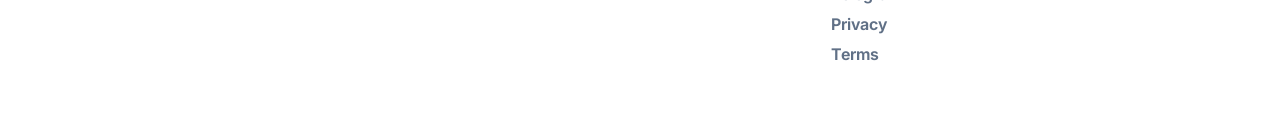
==== commit 64f55b7b: "Update index.html" ====
--- a/index.html
+++ b/index.html
@@ -1,11 +1,11 @@
 <!doctype html><html lang="en"><head><!-- Google tag (gtag.js) -->
-<script async src="https://www.googletagmanager.com/gtag/js?id=G-KQDXXR0NRR"></script>
+<script async src="https://www.googletagmanager.com/gtag/js?id=G-RLY59FDEF2"></script>
 <script>
   window.dataLayer = window.dataLayer || [];
   function gtag(){dataLayer.push(arguments);}
   gtag('js', new Date());
 
-  gtag('config', 'G-KQDXXR0NRR');
+  gtag('config', 'G-RLY59FDEF2');
 </script><meta charset="utf-8"><meta name="viewport" content="width=device-width,initial-scale=1"><title>INRSettle — Stablecoin Settlement Infrastructure for India Payment Flows</title><meta name="description" content="INR ↔ USDT treasury and settlement rails for merchants, PSPs, and payment operators."><meta name="theme-color" content="#050816"><meta property="og:title" content="INRSettle — Stablecoin Settlement Infrastructure for India Payment Flows"><meta property="og:description" content="INR ↔ USDT treasury and settlement rails for merchants, PSPs, and payment operators."><meta property="og:type" content="website"><link rel="icon" href="/assets/favicon.png" type="image/png"><link rel="manifest" href="/site.webmanifest"><link rel="preconnect" href="https://fonts.googleapis.com"><link rel="preconnect" href="https://fonts.gstatic.com" crossorigin><link href="https://fonts.googleapis.com/css2?family=Inter:wght@400;500;600;700;800&display=swap" rel="stylesheet"><link rel="stylesheet" href="/styles.css"></head><body><header class="site-header"><div class="container nav"><a class="brand" href="/index.html"><img src="/assets/mark.png" alt="INRSettle mark"><span>INRSettle</span></a><nav class="nav-links"><a href="/infrastructure.html">Infrastructure</a><a href="/api.html">API</a><a href="/use-cases.html">Use Cases</a><a href="/security.html">Security</a><a href="/compliance.html">Compliance</a><a href="/docs/index.html">Docs</a></nav><div class="nav-actions"><a class="btn" href="/contact.html">Talk to Sales</a><a class="btn primary" href="/contact.html#access">Request Access</a></div><button class="menu-btn" data-menu>Menu</button><div class="mobile-panel" data-mobile><a href="/infrastructure.html">Infrastructure</a><a href="/api.html">API</a><a href="/use-cases.html">Use Cases</a><a href="/security.html">Security</a><a href="/compliance.html">Compliance</a><a href="/docs/index.html">Docs</a><a href="/contact.html">Contact</a></div></div></header><main><section class="hero"><div class="container hero-grid"><div><div class="eyebrow">Stablecoin Settlement Infrastructure</div><h1>Stablecoin Settlement Infrastructure for India Payment Flows</h1><p class="lead">INR ↔ USDT treasury and settlement rails for merchants, PSPs, and payment operators operating high-volume India payment corridors.</p><div class="hero-ctas"><a class="btn primary" href="/contact.html#access">Request Access</a><a class="btn" href="/contact.html">Talk to Sales</a></div><div class="hero-proof" aria-label="INRSettle infrastructure channels">
   <div class="proof-status"><span class="proof-pulse" aria-hidden="true"></span><span data-proof-status>Treasury sync operational</span></div>
   <div class="proof-channels" role="list" aria-label="Social channels">
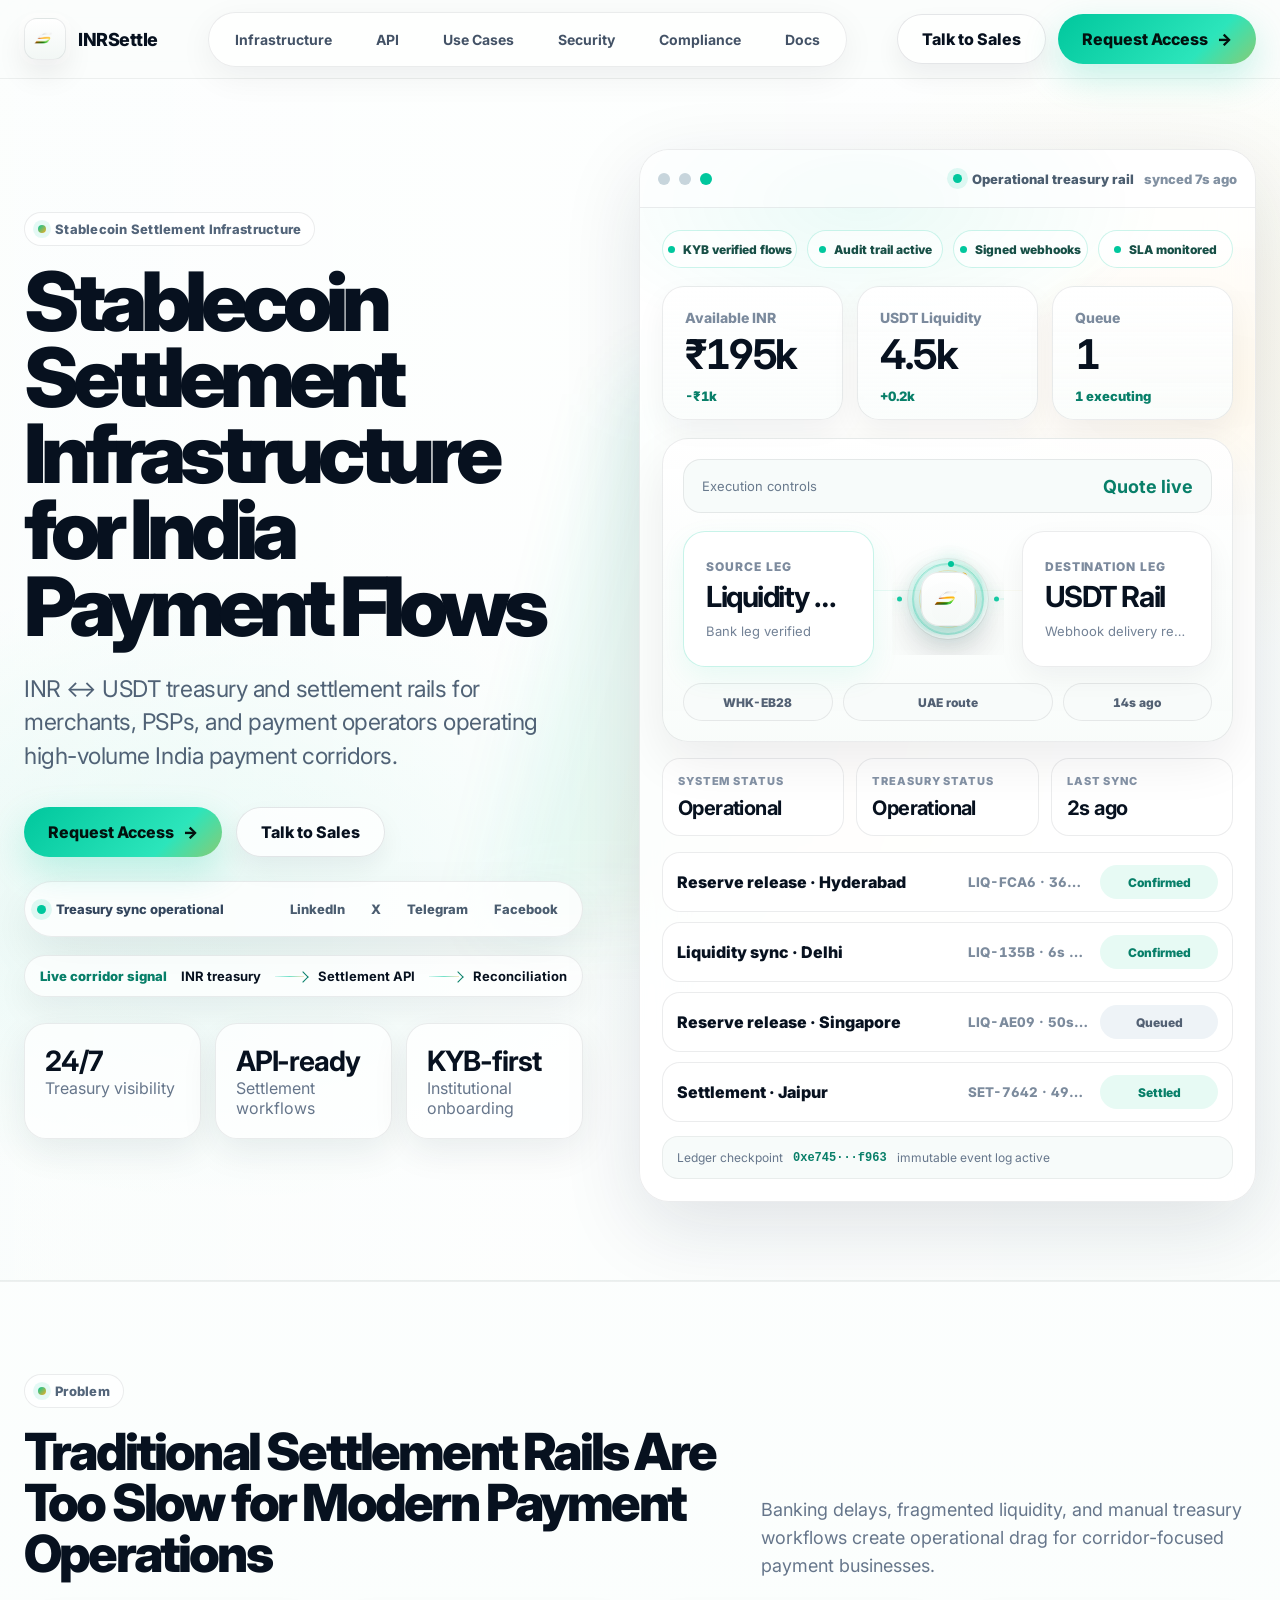
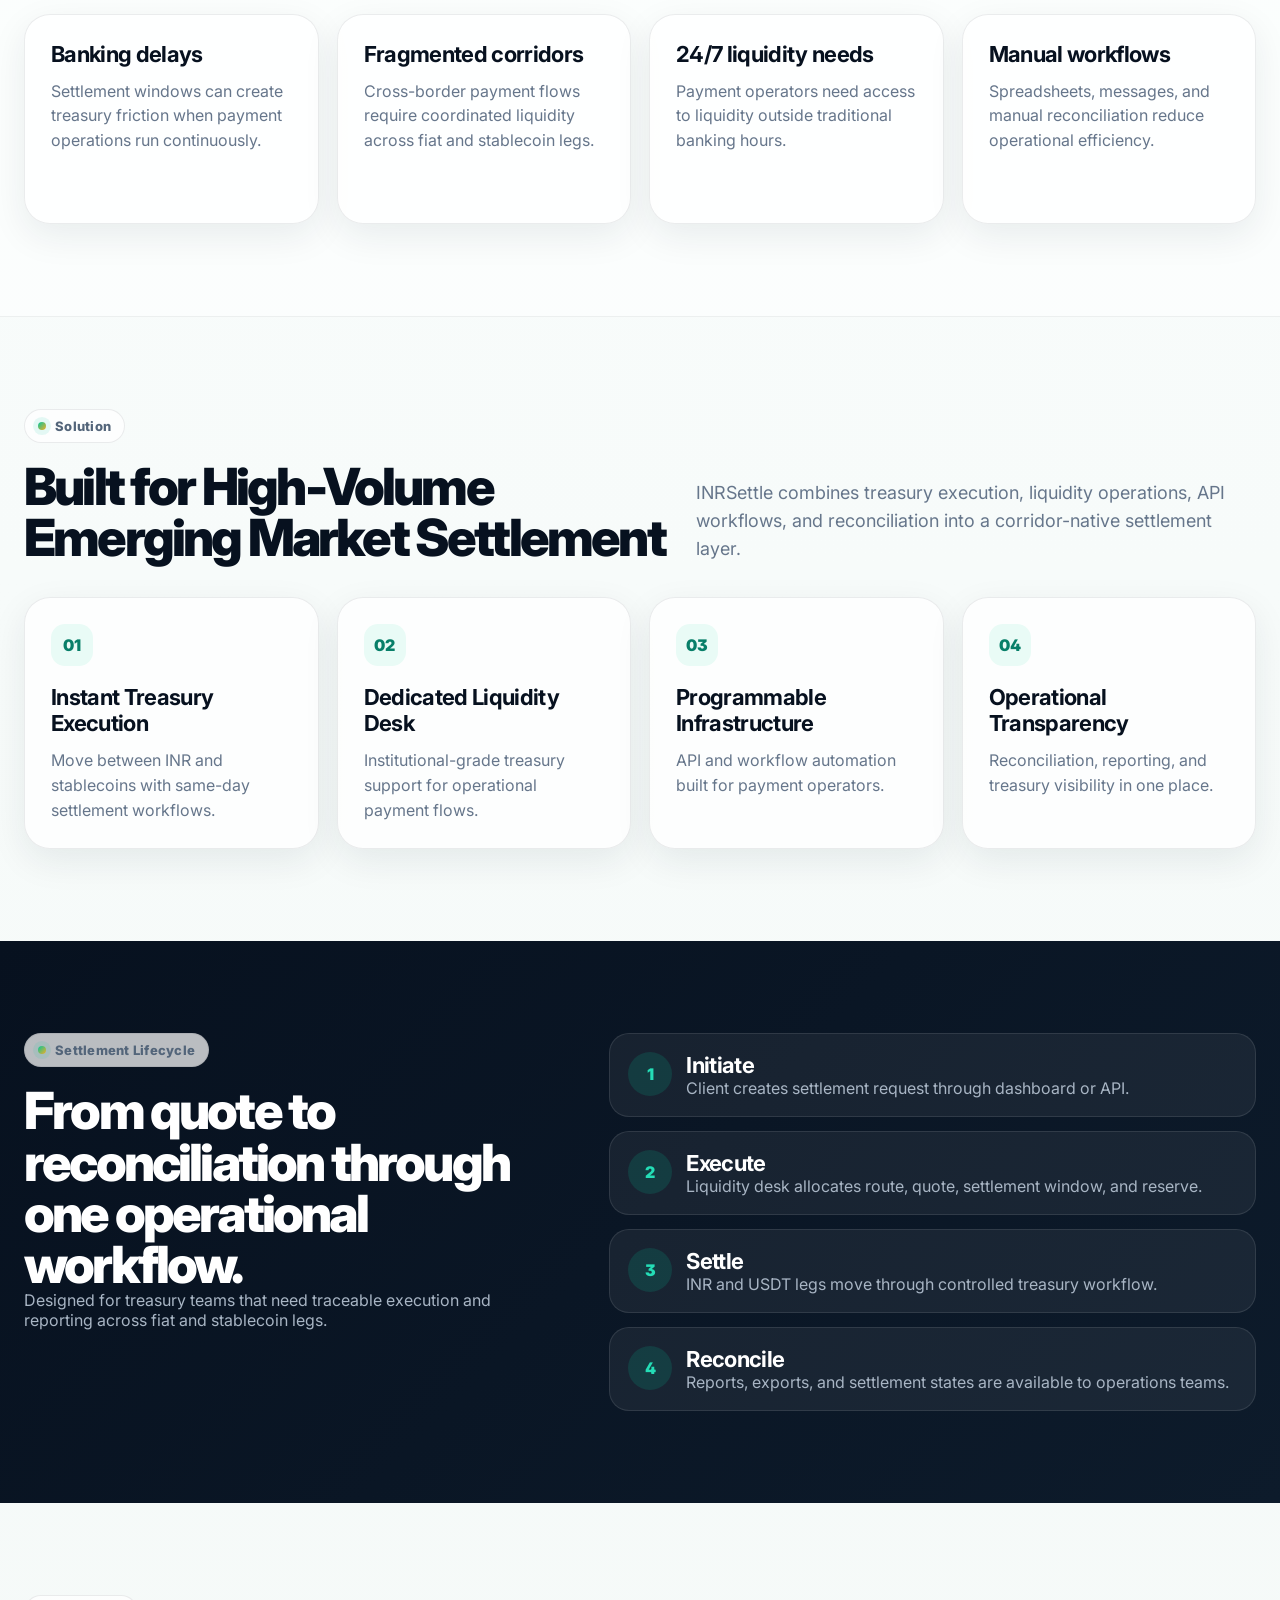
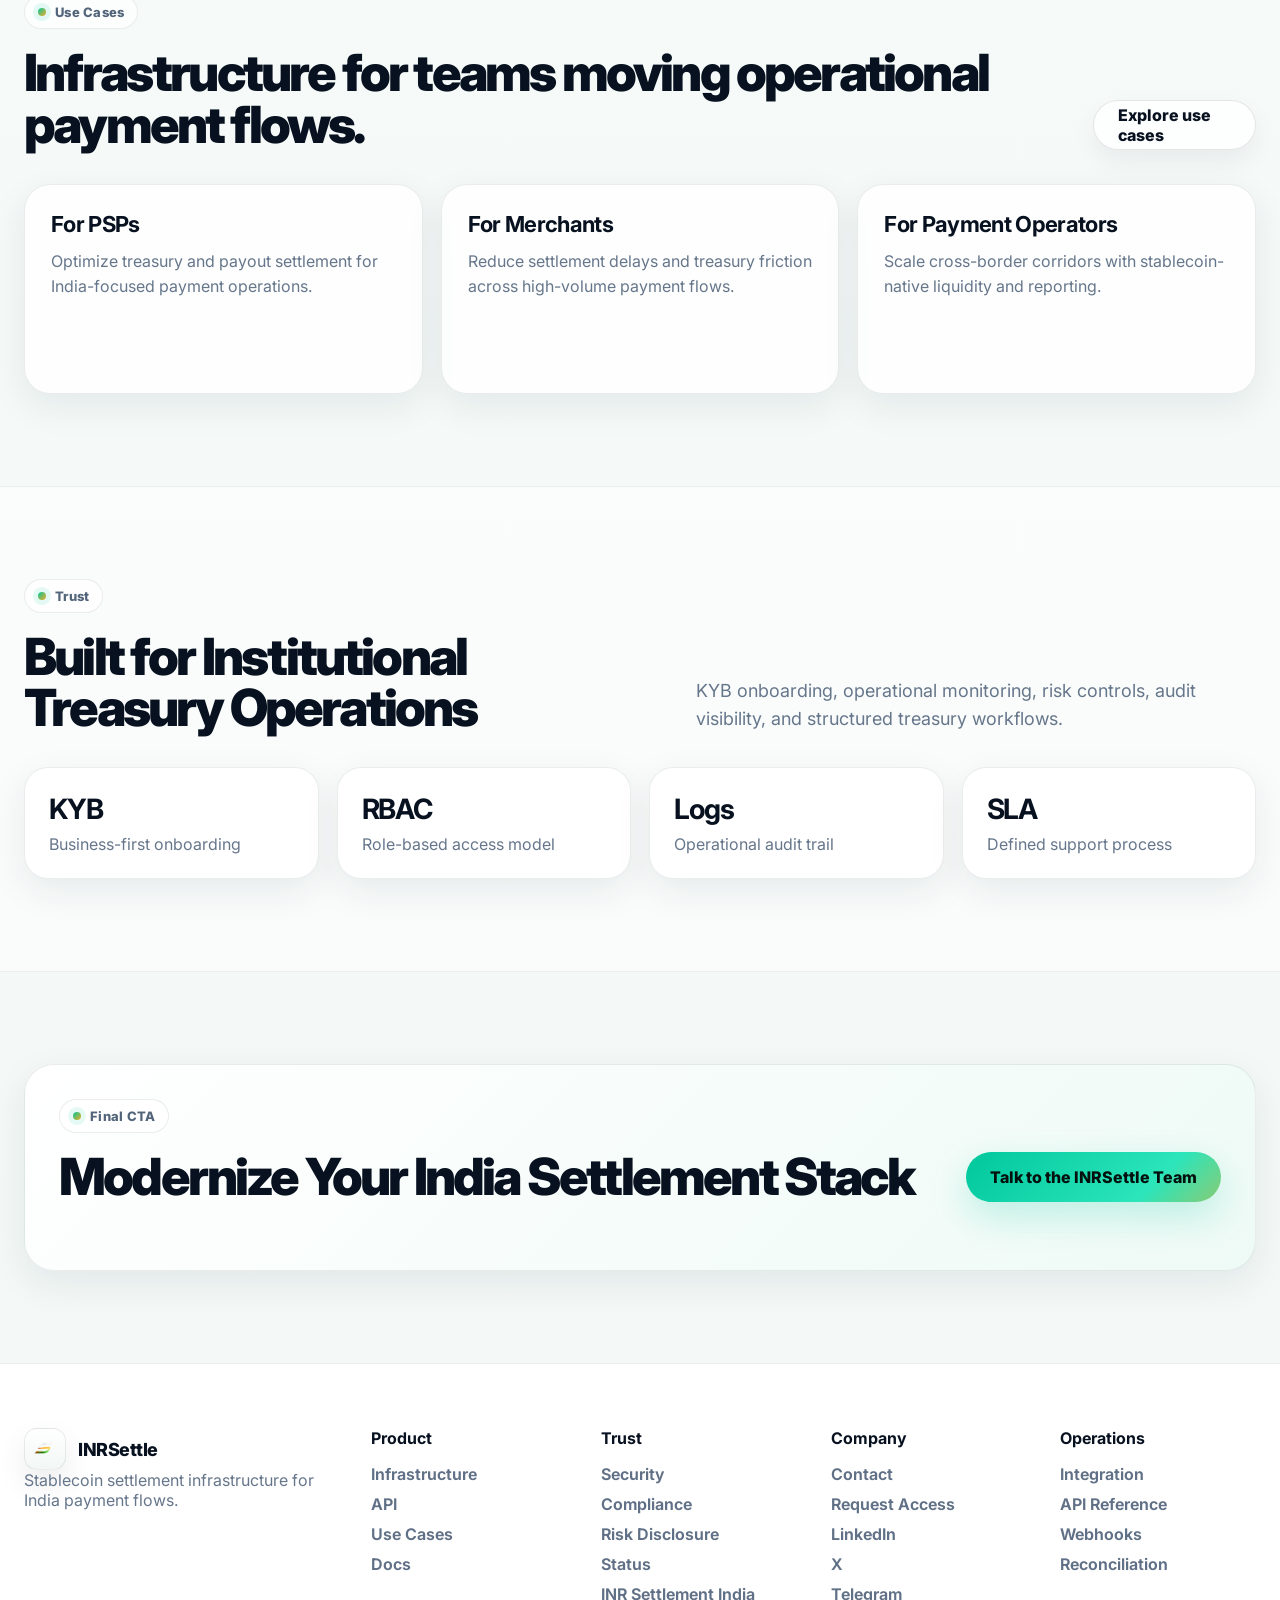
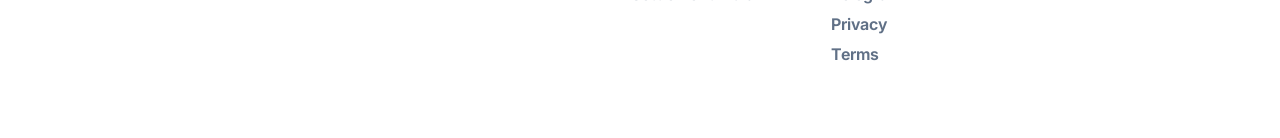
==== commit 46701e4a: "Update index.html" ====
--- a/index.html
+++ b/index.html
@@ -110,4 +110,4 @@
       <span data-ledger-copy>immutable event log active</span>
     </div>
   </div>
-</div></div></div></div></section><section class="section alt"><div class="container"><div class="section-head"><div><div class="eyebrow">Problem</div><h2>Traditional Settlement Rails Are Too Slow for Modern Payment Operations</h2></div><p>Banking delays, fragmented liquidity, and manual treasury workflows create operational drag for corridor-focused payment businesses.</p></div><div class="grid-4"><div class="card"><h3>Banking delays</h3><p>Settlement windows can create treasury friction when payment operations run continuously.</p></div><div class="card"><h3>Fragmented corridors</h3><p>Cross-border payment flows require coordinated liquidity across fiat and stablecoin legs.</p></div><div class="card"><h3>24/7 liquidity needs</h3><p>Payment operators need access to liquidity outside traditional banking hours.</p></div><div class="card"><h3>Manual workflows</h3><p>Spreadsheets, messages, and manual reconciliation reduce operational efficiency.</p></div></div></div></section><section class="section"><div class="container"><div class="section-head"><div><div class="eyebrow">Solution</div><h2>Built for High-Volume Emerging Market Settlement</h2></div><p>INRSettle combines treasury execution, liquidity operations, API workflows, and reconciliation into a corridor-native settlement layer.</p></div><div class="grid-4"><div class="card"><div class="icon">01</div><h3>Instant Treasury Execution</h3><p>Move between INR and stablecoins with same-day settlement workflows.</p></div><div class="card"><div class="icon">02</div><h3>Dedicated Liquidity Desk</h3><p>Institutional-grade treasury support for operational payment flows.</p></div><div class="card"><div class="icon">03</div><h3>Programmable Infrastructure</h3><p>API and workflow automation built for payment operators.</p></div><div class="card"><div class="icon">04</div><h3>Operational Transparency</h3><p>Reconciliation, reporting, and treasury visibility in one place.</p></div></div></div></section><section class="section dark"><div class="container split"><div><div class="eyebrow">Settlement Lifecycle</div><h2>From quote to reconciliation through one operational workflow.</h2><p class="muted">Designed for treasury teams that need traceable execution and reporting across fiat and stablecoin legs.</p></div><div class="timeline"><div class="step"><div class="step-num">1</div><div><h3>Initiate</h3><p class="muted">Client creates settlement request through dashboard or API.</p></div></div><div class="step"><div class="step-num">2</div><div><h3>Execute</h3><p class="muted">Liquidity desk allocates route, quote, settlement window, and reserve.</p></div></div><div class="step"><div class="step-num">3</div><div><h3>Settle</h3><p class="muted">INR and USDT legs move through controlled treasury workflow.</p></div></div><div class="step"><div class="step-num">4</div><div><h3>Reconcile</h3><p class="muted">Reports, exports, and settlement states are available to operations teams.</p></div></div></div></div></section><section class="section"><div class="container"><div class="section-head"><div><div class="eyebrow">Use Cases</div><h2>Infrastructure for teams moving operational payment flows.</h2></div><a class="btn" href="/use-cases.html">Explore use cases</a></div><div class="grid-3"><div class="card"><h3>For PSPs</h3><p>Optimize treasury and payout settlement for India-focused payment operations.</p></div><div class="card"><h3>For Merchants</h3><p>Reduce settlement delays and treasury friction across high-volume payment flows.</p></div><div class="card"><h3>For Payment Operators</h3><p>Scale cross-border corridors with stablecoin-native liquidity and reporting.</p></div></div></div></section><section class="section alt"><div class="container"><div class="section-head"><div><div class="eyebrow">Trust</div><h2>Built for Institutional Treasury Operations</h2></div><p>KYB onboarding, operational monitoring, risk controls, audit visibility, and structured treasury workflows.</p></div><div class="stat-band"><div class="stat"><strong>KYB</strong><span>Business-first onboarding</span></div><div class="stat"><strong>RBAC</strong><span>Role-based access model</span></div><div class="stat"><strong>Logs</strong><span>Operational audit trail</span></div><div class="stat"><strong>SLA</strong><span>Defined support process</span></div></div></div></section><section class="section"><div class="container contact-box"><div class="section-head"><div><div class="eyebrow">Final CTA</div><h2>Modernize Your India Settlement Stack</h2></div><a class="btn teal" href="/contact.html">Talk to the INRSettle Team</a></div></div></section></main><footer class="footer"><div class="container footer-grid"><div><a class="brand" href="/index.html"><img src="/assets/mark.png" alt="INRSettle mark"><span>INRSettle</span></a><p class="muted">Stablecoin settlement infrastructure for India payment flows.</p></div><div><h4>Product</h4><a href="/infrastructure.html">Infrastructure</a><a href="/api.html">API</a><a href="/use-cases.html">Use Cases</a><a href="/docs/index.html">Docs</a></div><div><h4>Trust</h4><a href="/security.html">Security</a><a href="/compliance.html">Compliance</a><a href="/risk.html">Risk Disclosure</a><a href="/status.html">Status</a></div><div><h4>Company</h4><a href="/contact.html">Contact</a><a href="/contact.html#access">Request Access</a><a href="https://www.linkedin.com/company/inrsettle" target="_blank" rel="noopener noreferrer">LinkedIn</a><a href="https://x.com/inrsettle" target="_blank" rel="noopener noreferrer">X</a><a href="https://t.me/inrsettle" target="_blank" rel="noopener noreferrer">Telegram</a><a href="/legal/privacy.html">Privacy</a><a href="/legal/terms.html">Terms</a></div><div><h4>Operations</h4><a href="/docs/integration.html">Integration</a><a href="/docs/api.html">API Reference</a><a href="/docs/webhooks.html">Webhooks</a><a href="/docs/reconciliation.html">Reconciliation</a></div></div></footer><script src="/script.js"></script></body></html>
+</div></div></div></div></section><section class="section alt"><div class="container"><div class="section-head"><div><div class="eyebrow">Problem</div><h2>Traditional Settlement Rails Are Too Slow for Modern Payment Operations</h2></div><p>Banking delays, fragmented liquidity, and manual treasury workflows create operational drag for corridor-focused payment businesses.</p></div><div class="grid-4"><div class="card"><h3>Banking delays</h3><p>Settlement windows can create treasury friction when payment operations run continuously.</p></div><div class="card"><h3>Fragmented corridors</h3><p>Cross-border payment flows require coordinated liquidity across fiat and stablecoin legs.</p></div><div class="card"><h3>24/7 liquidity needs</h3><p>Payment operators need access to liquidity outside traditional banking hours.</p></div><div class="card"><h3>Manual workflows</h3><p>Spreadsheets, messages, and manual reconciliation reduce operational efficiency.</p></div></div></div></section><section class="section"><div class="container"><div class="section-head"><div><div class="eyebrow">Solution</div><h2>Built for High-Volume Emerging Market Settlement</h2></div><p>INRSettle combines treasury execution, liquidity operations, API workflows, and reconciliation into a corridor-native settlement layer.</p></div><div class="grid-4"><div class="card"><div class="icon">01</div><h3>Instant Treasury Execution</h3><p>Move between INR and stablecoins with same-day settlement workflows.</p></div><div class="card"><div class="icon">02</div><h3>Dedicated Liquidity Desk</h3><p>Institutional-grade treasury support for operational payment flows.</p></div><div class="card"><div class="icon">03</div><h3>Programmable Infrastructure</h3><p>API and workflow automation built for payment operators.</p></div><div class="card"><div class="icon">04</div><h3>Operational Transparency</h3><p>Reconciliation, reporting, and treasury visibility in one place.</p></div></div></div></section><section class="section dark"><div class="container split"><div><div class="eyebrow">Settlement Lifecycle</div><h2>From quote to reconciliation through one operational workflow.</h2><p class="muted">Designed for treasury teams that need traceable execution and reporting across fiat and stablecoin legs.</p></div><div class="timeline"><div class="step"><div class="step-num">1</div><div><h3>Initiate</h3><p class="muted">Client creates settlement request through dashboard or API.</p></div></div><div class="step"><div class="step-num">2</div><div><h3>Execute</h3><p class="muted">Liquidity desk allocates route, quote, settlement window, and reserve.</p></div></div><div class="step"><div class="step-num">3</div><div><h3>Settle</h3><p class="muted">INR and USDT legs move through controlled treasury workflow.</p></div></div><div class="step"><div class="step-num">4</div><div><h3>Reconcile</h3><p class="muted">Reports, exports, and settlement states are available to operations teams.</p></div></div></div></div></section><section class="section"><div class="container"><div class="section-head"><div><div class="eyebrow">Use Cases</div><h2>Infrastructure for teams moving operational payment flows.</h2></div><a class="btn" href="/use-cases.html">Explore use cases</a></div><div class="grid-3"><div class="card"><h3>For PSPs</h3><p>Optimize treasury and payout settlement for India-focused payment operations.</p></div><div class="card"><h3>For Merchants</h3><p>Reduce settlement delays and treasury friction across high-volume payment flows.</p></div><div class="card"><h3>For Payment Operators</h3><p>Scale cross-border corridors with stablecoin-native liquidity and reporting.</p></div></div></div></section><section class="section alt"><div class="container"><div class="section-head"><div><div class="eyebrow">Trust</div><h2>Built for Institutional Treasury Operations</h2></div><p>KYB onboarding, operational monitoring, risk controls, audit visibility, and structured treasury workflows.</p></div><div class="stat-band"><div class="stat"><strong>KYB</strong><span>Business-first onboarding</span></div><div class="stat"><strong>RBAC</strong><span>Role-based access model</span></div><div class="stat"><strong>Logs</strong><span>Operational audit trail</span></div><div class="stat"><strong>SLA</strong><span>Defined support process</span></div></div></div></section><section class="section"><div class="container contact-box"><div class="section-head"><div><div class="eyebrow">Final CTA</div><h2>Modernize Your India Settlement Stack</h2></div><a class="btn teal" href="/contact.html">Talk to the INRSettle Team</a></div></div></section></main><footer class="footer"><div class="container footer-grid"><div><a class="brand" href="/index.html"><img src="/assets/mark.png" alt="INRSettle mark"><span>INRSettle</span></a><p class="muted">Stablecoin settlement infrastructure for India payment flows.</p></div><div><h4>Product</h4><a href="/infrastructure.html">Infrastructure</a><a href="/api.html">API</a><a href="/use-cases.html">Use Cases</a><a href="/docs/index.html">Docs</a></div><div><h4>Trust</h4><a href="/security.html">Security</a><a href="/compliance.html">Compliance</a><a href="/risk.html">Risk Disclosure</a><a href="/status.html">Status</a><a href="/inr-settlement-india.html">INR Settlement India</a></div><div><h4>Company</h4><a href="/contact.html">Contact</a><a href="/contact.html#access">Request Access</a><a href="https://www.linkedin.com/company/inrsettle" target="_blank" rel="noopener noreferrer">LinkedIn</a><a href="https://x.com/inrsettle" target="_blank" rel="noopener noreferrer">X</a><a href="https://t.me/inrsettle" target="_blank" rel="noopener noreferrer">Telegram</a><a href="/legal/privacy.html">Privacy</a><a href="/legal/terms.html">Terms</a></div><div><h4>Operations</h4><a href="/docs/integration.html">Integration</a><a href="/docs/api.html">API Reference</a><a href="/docs/webhooks.html">Webhooks</a><a href="/docs/reconciliation.html">Reconciliation</a></div></div></footer><script src="/script.js"></script></body></html>
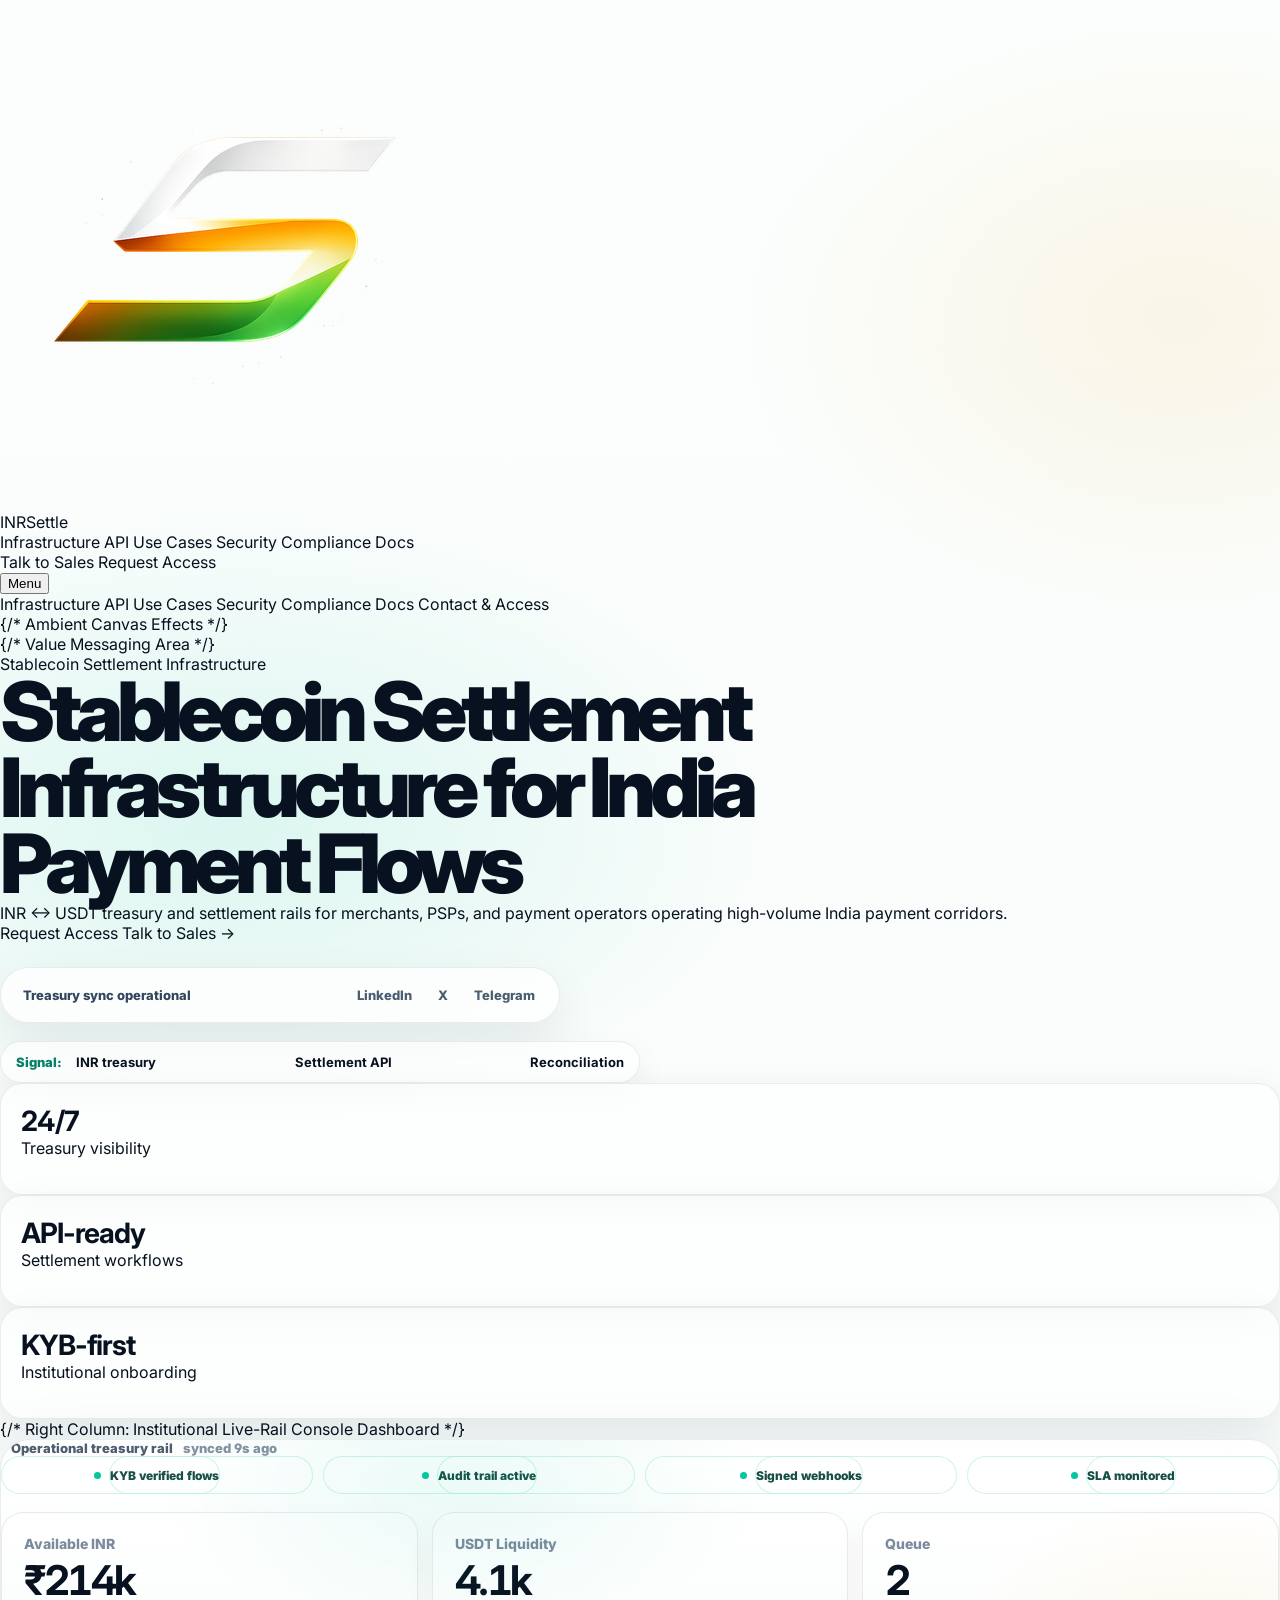
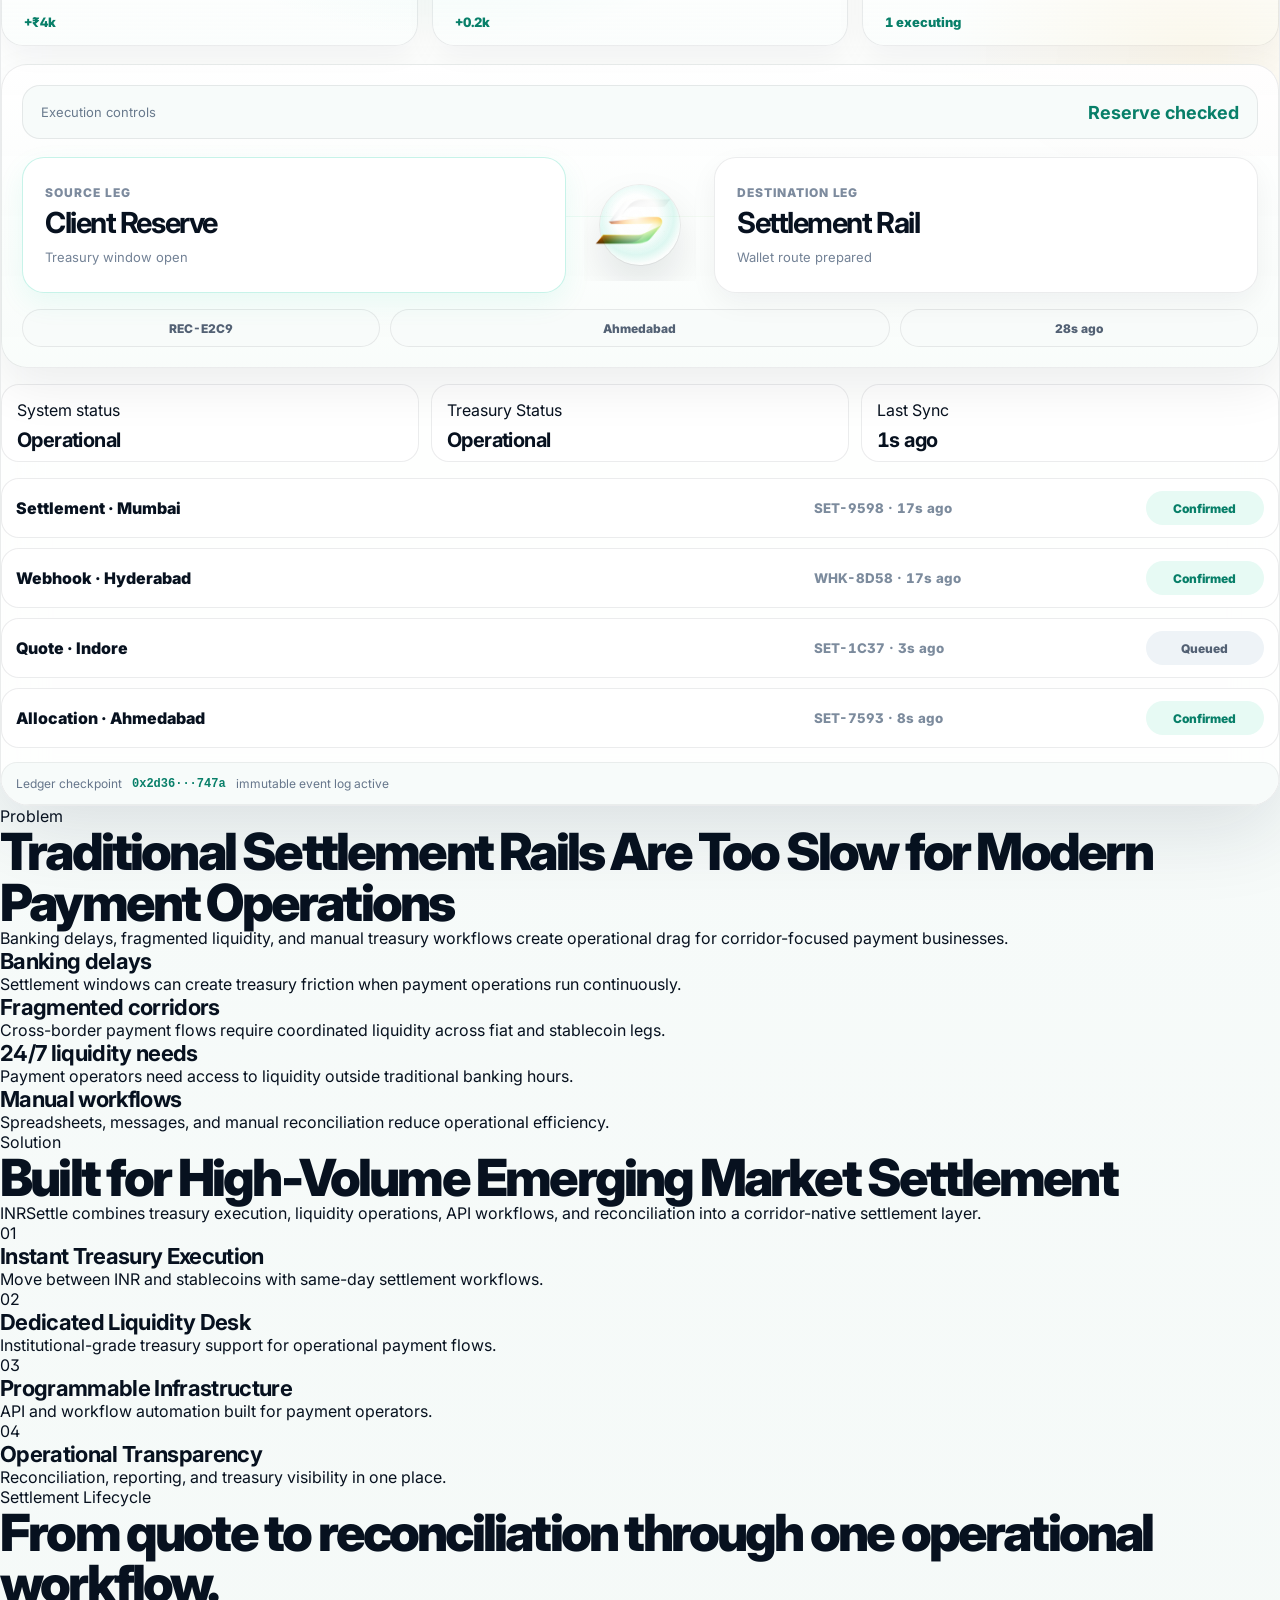
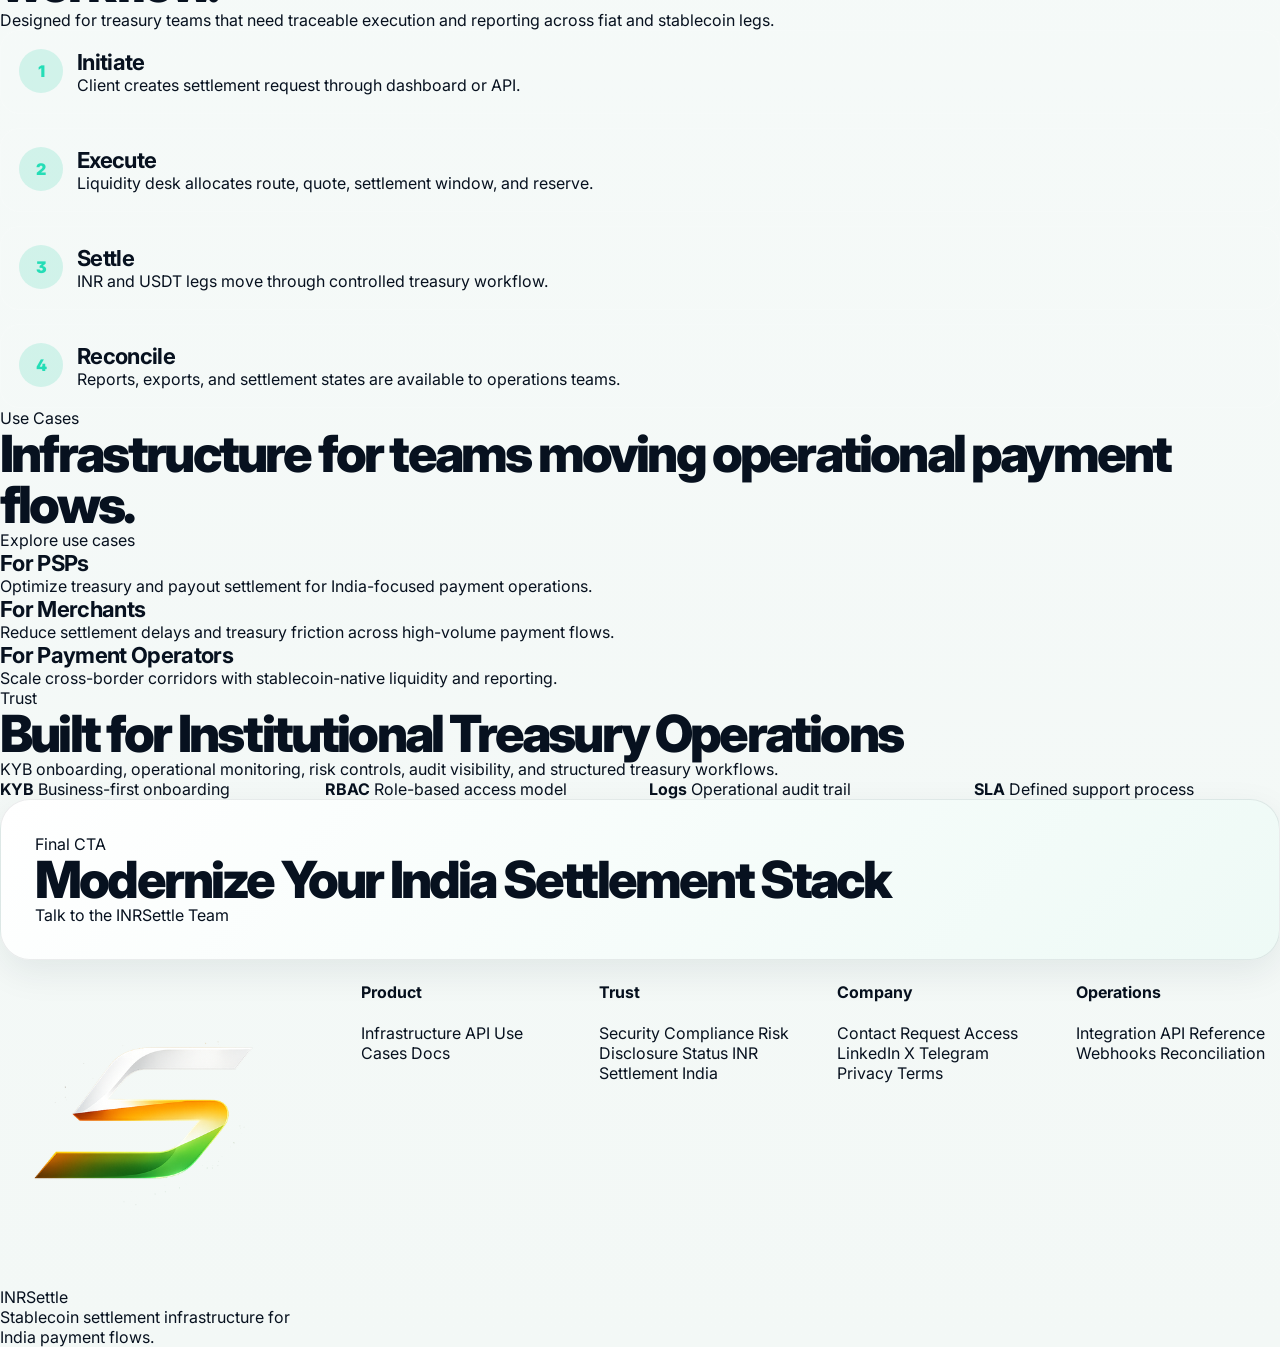
==== commit dbc19f3e: "Update index.html" ====
--- a/index.html
+++ b/index.html
@@ -1,113 +1,498 @@
-<!doctype html><html lang="en"><head><!-- Google tag (gtag.js) -->
-<script async src="https://www.googletagmanager.com/gtag/js?id=G-RLY59FDEF2"></script>
-<script>
-  window.dataLayer = window.dataLayer || [];
-  function gtag(){dataLayer.push(arguments);}
-  gtag('js', new Date());
-
-  gtag('config', 'G-RLY59FDEF2');
-</script><meta charset="utf-8"><meta name="viewport" content="width=device-width,initial-scale=1"><title>INRSettle — Stablecoin Settlement Infrastructure for India Payment Flows</title><meta name="description" content="INR ↔ USDT treasury and settlement rails for merchants, PSPs, and payment operators."><meta name="theme-color" content="#050816"><meta property="og:title" content="INRSettle — Stablecoin Settlement Infrastructure for India Payment Flows"><meta property="og:description" content="INR ↔ USDT treasury and settlement rails for merchants, PSPs, and payment operators."><meta property="og:type" content="website"><link rel="icon" href="/assets/favicon.png" type="image/png"><link rel="manifest" href="/site.webmanifest"><link rel="preconnect" href="https://fonts.googleapis.com"><link rel="preconnect" href="https://fonts.gstatic.com" crossorigin><link href="https://fonts.googleapis.com/css2?family=Inter:wght@400;500;600;700;800&display=swap" rel="stylesheet"><link rel="stylesheet" href="/styles.css"></head><body><header class="site-header"><div class="container nav"><a class="brand" href="/index.html"><img src="/assets/mark.png" alt="INRSettle mark"><span>INRSettle</span></a><nav class="nav-links"><a href="/infrastructure.html">Infrastructure</a><a href="/api.html">API</a><a href="/use-cases.html">Use Cases</a><a href="/security.html">Security</a><a href="/compliance.html">Compliance</a><a href="/docs/index.html">Docs</a></nav><div class="nav-actions"><a class="btn" href="/contact.html">Talk to Sales</a><a class="btn primary" href="/contact.html#access">Request Access</a></div><button class="menu-btn" data-menu>Menu</button><div class="mobile-panel" data-mobile><a href="/infrastructure.html">Infrastructure</a><a href="/api.html">API</a><a href="/use-cases.html">Use Cases</a><a href="/security.html">Security</a><a href="/compliance.html">Compliance</a><a href="/docs/index.html">Docs</a><a href="/contact.html">Contact</a></div></div></header><main><section class="hero"><div class="container hero-grid"><div><div class="eyebrow">Stablecoin Settlement Infrastructure</div><h1>Stablecoin Settlement Infrastructure for India Payment Flows</h1><p class="lead">INR ↔ USDT treasury and settlement rails for merchants, PSPs, and payment operators operating high-volume India payment corridors.</p><div class="hero-ctas"><a class="btn primary" href="/contact.html#access">Request Access</a><a class="btn" href="/contact.html">Talk to Sales</a></div><div class="hero-proof" aria-label="INRSettle infrastructure channels">
-  <div class="proof-status"><span class="proof-pulse" aria-hidden="true"></span><span data-proof-status>Treasury sync operational</span></div>
-  <div class="proof-channels" role="list" aria-label="Social channels">
-    <a role="listitem" href="https://www.linkedin.com/company/inrsettle" target="_blank" rel="noopener noreferrer" data-tooltip="Partnership and company updates">LinkedIn</a>
-    <a role="listitem" href="https://x.com/inrsettle" target="_blank" rel="noopener noreferrer" data-tooltip="Treasury and corridor insights">X</a>
-    <a role="listitem" href="https://t.me/inrsettle" target="_blank" rel="noopener noreferrer" data-tooltip="Operational notices">Telegram</a>
-    <a role="listitem" href="https://www.facebook.com/inrsettle" target="_blank" rel="noopener noreferrer" data-tooltip="Company releases">Facebook</a>
-  </div>
-</div><div class="corridor-signature" aria-label="Live corridor signal">
-  <span>Live corridor signal</span>
-  <strong>INR treasury</strong>
-  <i aria-hidden="true"></i>
-  <strong>Settlement API</strong>
-  <i aria-hidden="true"></i>
-  <strong>Reconciliation</strong>
-</div><div class="trust-row"><div class="trust-card"><strong>24/7</strong><span class="muted">Treasury visibility</span></div><div class="trust-card"><strong>API-ready</strong><span class="muted">Settlement workflows</span></div><div class="trust-card"><strong>KYB-first</strong><span class="muted">Institutional onboarding</span></div></div></div><div class="dashboard live-rail trust-console" data-live-rail>
-  <div class="dash-top">
-    <div class="dots"><span></span><span></span><span></span></div>
-    <div class="rail-meta">
-      <span class="live-dot"></span>
-      <span class="status" data-rail-status>Operational treasury rail</span>
-      <span class="sync-age" data-sync-age>synced 4s ago</span>
+<!doctype html>
+<html lang="en" class="dark scroll-smooth">
+<head>
+  <!-- Google tag (gtag.js) -->
+  <script async src="https://www.googletagmanager.com/gtag/js?id=G-RLY59FDEF2"></script>
+  <script>
+    window.dataLayer = window.dataLayer || [];
+    function gtag(){dataLayer.push(arguments);}
+    gtag('js', new Date());
+    gtag('config', 'G-RLY59FDEF2');
+  </script>
+  
+  <meta charset="utf-8">
+  <meta name="viewport" content="width=device-width,initial-scale=1">
+  <title>INRSettle — Stablecoin Settlement Infrastructure for India Payment Flows</title>
+  <meta name="description" content="INR ↔ USDT treasury and settlement rails for merchants, PSPs, and payment operators.">
+  <meta name="theme-color" content="#030303">
+  
+  <meta property="og:title" content="INRSettle — Stablecoin Settlement Infrastructure for India Payment Flows">
+  <meta property="og:description" content="INR ↔ USDT treasury and settlement rails for merchants, PSPs, and payment operators.">
+  <meta property="og:type" content="website">
+  
+  <link rel="icon" href="/assets/favicon.png" type="image/png">
+  <link rel="manifest" href="/site.webmanifest">
+  <link rel="preconnect" href="https://fonts.googleapis.com">
+  <link rel="preconnect" href="https://fonts.gstatic.com" crossorigin>
+  <link href="https://fonts.googleapis.com/css2?family=Geist+Mono:wght@400;500;600&family=Geist:wght@400;500;600;700;800&family=Inter:wght@400;500;600;700&display=swap" rel="stylesheet">
+  <link rel="stylesheet" href="/styles.css">
+</head>
+<body class="bg-[#030303] text-white font-sans antialiased selection:bg-[#00ecbc]/20 selection:text-[#00ecbc]">
+
+  <!-- Premium Glass Header -->
+  <header class="fixed top-0 left-0 right-0 z-50 bg-[#030303]/70 backdrop-blur-xl border-b border-white/[0.06]">
+    <div class="max-w-7xl mx-auto px-6 h-20 flex items-center justify-between">
+      <a class="flex items-center space-x-3 group" href="/index.html">
+        <img class="w-8 h-8 object-contain transition-transform duration-300 group-hover:scale-105" src="/assets/mark.png" alt="INRSettle mark">
+        <span class="font-sans font-bold text-lg tracking-tight bg-gradient-to-r from-white to-neutral-300 bg-clip-text text-transparent">INRSettle</span>
+      </a>
+      
+      <nav class="hidden lg:flex items-center space-x-8">
+        <a class="text-sm font-medium text-neutral-400 hover:text-white transition-colors" href="/infrastructure.html">Infrastructure</a>
+        <a class="text-sm font-medium text-neutral-400 hover:text-white transition-colors" href="/api.html">API</a>
+        <a class="text-sm font-medium text-neutral-400 hover:text-white transition-colors" href="/use-cases.html">Use Cases</a>
+        <a class="text-sm font-medium text-neutral-400 hover:text-white transition-colors" href="/security.html">Security</a>
+        <a class="text-sm font-medium text-neutral-400 hover:text-white transition-colors" href="/compliance.html">Compliance</a>
+        <a class="text-sm font-medium text-neutral-400 hover:text-white transition-colors font-mono text-[13px] bg-white/[0.04] px-2 py-0.5 rounded border border-white/[0.05]" href="/docs/index.html">Docs</a>
+      </nav>
+      
+      <div class="hidden lg:flex items-center space-x-4">
+        <a class="text-sm font-medium text-neutral-300 hover:text-white px-4 py-2 transition-colors" href="/contact.html">Talk to Sales</a>
+        <a class="text-sm font-semibold bg-white text-black hover:bg-neutral-200 px-4 py-2.5 rounded-lg transition-all duration-200 shadow-[0_0_0_1px_rgba(255,255,255,0.1),0_4px_12px_rgba(0,0,0,0.3)] transform hover:-translate-y-0.5" href="/contact.html#access">Request Access</a>
+      </div>
+      
+      <button class="lg:hidden p-2 text-neutral-400 hover:text-white transition-colors" data-menu aria-label="Toggle Menu">
+        <span class="font-mono text-xs uppercase tracking-wider">Menu</span>
+      </button>
     </div>
-  </div>
-  <div class="dash-body">
-    <div class="assurance-strip" aria-label="Operational controls">
-      <span><b></b> KYB verified flows</span>
-      <span><b></b> Audit trail active</span>
-      <span><b></b> Signed webhooks</span>
-      <span><b></b> SLA monitored</span>
+    
+    <!-- Mobile Navigation Dropdown -->
+    <div class="hidden absolute top-20 left-0 right-0 bg-[#09090b] border-b border-white/[0.08] px-6 py-8 flex flex-col space-y-4" data-mobile>
+      <a class="text-base font-medium text-neutral-300" href="/infrastructure.html">Infrastructure</a>
+      <a class="text-base font-medium text-neutral-300" href="/api.html">API</a>
+      <a class="text-base font-medium text-neutral-300" href="/use-cases.html">Use Cases</a>
+      <a class="text-base font-medium text-neutral-300" href="/security.html">Security</a>
+      <a class="text-base font-medium text-neutral-300" href="/compliance.html">Compliance</a>
+      <a class="text-base font-medium text-neutral-300" href="/docs/index.html">Docs</a>
+      <a class="text-base font-medium text-[#00ecbc]" href="/contact.html">Contact & Access</a>
     </div>
-
-    <div class="metric-grid">
-      <div class="metric" data-metric-card>
-        <span>Available INR</span>
-<strong class="fixed-value" data-metric="inr">₹42.8M</strong>
-<em data-delta="inr">+₹0.4M</em>
-      </div>
-      <div class="metric" data-metric-card>
-        <span>USDT Liquidity</span>
-<strong class="fixed-value" data-metric="usdt">4.2k</strong>
-<em data-delta="usdt">+320</em>
-      </div>
-      <div class="metric" data-metric-card>
-        <span>Queue</span>
-        <strong class="fixed-value" data-metric="queue">18</strong>
-        <em data-delta="queue">4 executing</em>
+  </header>
+
+  <main class="pt-20">
+    <!-- Premium Institutional Hero -->
+    <section class="relative w-full pt-24 pb-28 overflow-hidden border-b border-white/[0.06]">
+      {/* Ambient Canvas Effects */}
+      <div class="absolute inset-0 bg-[linear-gradient(to_right,rgba(255,255,255,0.01)_1px,transparent_1px),linear-gradient(to_bottom,rgba(255,255,255,0.01)_1px,transparent_1px)] bg-[size:4rem_4rem] [mask-image:radial-gradient(ellipse_60%_50%_at_50%_0%,#000_70%,transparent_100%)] pointer-events-none"></div>
+      <div class="absolute top-0 left-1/4 w-[600px] h-[300px] bg-[#00ecbc]/5 blur-[130px] rounded-full pointer-events-none"></div>
+      
+      <div class="max-w-7xl mx-auto px-6 lg:px-8 grid grid-cols-1 lg:grid-cols-12 gap-16 items-center relative z-10">
+        
+        {/* Value Messaging Area */}
+        <div class="lg:col-span-6 flex flex-col space-y-8">
+          <div class="inline-flex items-center space-x-2.5 bg-white/[0.03] border border-white/[0.08] px-3 py-1.5 rounded-full backdrop-blur-md self-start group transition-all duration-300 hover:border-[#00ecbc]/30">
+            <span class="w-2 h-2 rounded-full bg-[#00ecbc] animate-pulse"></span>
+            <span class="text-xs font-mono font-medium tracking-wide text-neutral-400 group-hover:text-white transition-colors">
+              Stablecoin Settlement Infrastructure
+            </span>
+          </div>
+          
+          <h1 class="text-4xl sm:text-5xl lg:text-6xl font-sans font-bold tracking-tight leading-[1.08] bg-gradient-to-b from-white via-neutral-200 to-neutral-500 bg-clip-text text-transparent">
+            Stablecoin Settlement Infrastructure for India Payment Flows
+          </h1>
+          
+          <p class="text-base sm:text-lg text-neutral-400 font-sans font-normal leading-relaxed max-w-xl">
+            INR ↔ USDT treasury and settlement rails for merchants, PSPs, and payment operators operating high-volume India payment corridors.
+          </p>
+          
+          <div class="flex flex-col sm:flex-row items-stretch sm:items-center space-y-4 sm:space-y-0 sm:space-x-4">
+            <a class="bg-white text-black font-sans font-semibold text-center text-sm px-6 py-3.5 rounded-lg shadow-[0_4px_20px_rgba(0,0,0,0.5)] hover:bg-neutral-200 transition-all duration-200 transform hover:-translate-y-0.5" href="/contact.html#access">Request Access</a>
+            <a class="bg-[#09090b] text-neutral-300 font-mono text-center text-xs px-6 py-3.5 rounded-lg border border-white/[0.08] hover:border-neutral-700 hover:text-white transition-all duration-200 flex items-center justify-center space-x-2" href="/contact.html">
+              <span>Talk to Sales</span>
+              <span class="text-neutral-500">-></span>
+            </a>
+          </div>
+          
+          <!-- Proof Channels Component -->
+          <div class="hero-proof pt-6 border-t border-white/[0.06] flex flex-col sm:flex-row sm:items-center justify-between gap-4" aria-label="INRSettle infrastructure channels">
+            <div class="proof-status flex items-center space-x-2 font-mono text-xs text-neutral-400">
+              <span class="w-2 h-2 rounded-full bg-[#00ecbc] animate-ping" aria-hidden="true"></span>
+              <span data-proof-status class="text-neutral-300">Treasury sync operational</span>
+            </div>
+            <div class="proof-channels flex items-center space-x-4 font-mono text-xs text-neutral-400" role="list" aria-label="Social channels">
+              <a class="hover:text-white transition-colors" role="listitem" href="https://www.linkedin.com/company/inrsettle" target="_blank" rel="noopener noreferrer" data-tooltip="Partnership and company updates">LinkedIn</a>
+              <a class="hover:text-white transition-colors" role="listitem" href="https://x.com/inrsettle" target="_blank" rel="noopener noreferrer" data-tooltip="Treasury and corridor insights">X</a>
+              <a class="hover:text-white transition-colors" role="listitem" href="https://t.me/inrsettle" target="_blank" rel="noopener noreferrer" data-tooltip="Operational notices">Telegram</a>
+            </div>
+          </div>
+          
+          <!-- Corridor Signal -->
+          <div class="corridor-signature border border-white/[0.04] bg-white/[0.01] rounded-lg p-3.5 flex items-center space-x-4 font-mono text-xs text-neutral-400" aria-label="Live corridor signal">
+            <span class="text-neutral-500 uppercase tracking-wider text-[10px]">Signal:</span>
+            <strong class="text-white font-medium">INR treasury</strong>
+            <span class="w-1.5 h-1.5 rounded-full bg-neutral-700"></span>
+            <strong class="text-white font-medium">Settlement API</strong>
+            <span class="w-1.5 h-1.5 rounded-full bg-neutral-700"></span>
+            <strong class="text-white font-medium">Reconciliation</strong>
+          </div>
+          
+          <!-- Trust Inline Cards -->
+          <div class="grid grid-cols-3 gap-4 pt-4">
+            <div class="trust-card border border-white/[0.05] bg-white/[0.01] p-4 rounded-xl">
+              <strong class="block font-sans text-xl font-bold text-white mb-0.5">24/7</strong>
+              <span class="text-xs text-neutral-500 font-sans">Treasury visibility</span>
+            </div>
+            <div class="trust-card border border-white/[0.05] bg-white/[0.01] p-4 rounded-xl">
+              <strong class="block font-sans text-xl font-bold text-white mb-0.5">API-ready</strong>
+              <span class="text-xs text-neutral-500 font-sans">Settlement workflows</span>
+            </div>
+            <div class="trust-card border border-white/[0.05] bg-white/[0.01] p-4 rounded-xl">
+              <strong class="block font-sans text-xl font-bold text-white mb-0.5">KYB-first</strong>
+              <span class="text-xs text-neutral-500 font-sans">Institutional onboarding</span>
+            </div>
+          </div>
+        </div>
+        
+        {/* Right Column: Institutional Live-Rail Console Dashboard */}
+        <div class="lg:col-span-6 w-full">
+          <div class="w-full bg-[#09090b] rounded-xl border border-white/[0.06] shadow-[0_0_0_1px_rgba(255,255,255,0.02),0_10px_40px_rgba(0,0,0,0.6)] overflow-hidden transition-all duration-500 hover:shadow-[0_0_50px_-12px_rgba(0,236,188,0.25)] hover:border-[#00ecbc]/20 dashboard live-rail trust-console" data-live-rail>
+            
+            <div class="bg-white/[0.02] border-b border-white/[0.06] px-5 py-4 flex items-center justify-between">
+              <div class="flex items-center space-x-2">
+                <div class="flex space-x-1.5">
+                  <span class="w-2.5 h-2.5 rounded-full bg-neutral-800"></span>
+                  <span class="w-2.5 h-2.5 rounded-full bg-neutral-800"></span>
+                  <span class="w-2.5 h-2.5 rounded-full bg-neutral-800"></span>
+                </div>
+              </div>
+              <div class="rail-meta flex items-center space-x-2.5 font-mono text-xs">
+                <span class="w-2 h-2 rounded-full bg-[#00ecbc] animate-pulse"></span>
+                <span class="status text-neutral-300 font-medium" data-rail-status>Operational treasury rail</span>
+                <span class="sync-age text-neutral-500 text-[11px]" data-sync-age>synced 4s ago</span>
+              </div>
+            </div>
+            
+            <div class="p-6 space-y-6">
+              <div class="assurance-strip flex flex-wrap gap-x-4 gap-y-2 font-mono text-[11px] text-neutral-400 bg-white/[0.02] border border-white/[0.04] p-2.5 rounded-lg" aria-label="Operational controls">
+                <span class="flex items-center space-x-1"><b class="w-1 h-1 rounded-full bg-[#00ecbc]"></b> <span>KYB verified flows</span></span>
+                <span class="flex items-center space-x-1"><b class="w-1 h-1 rounded-full bg-[#00ecbc]"></b> <span>Audit trail active</span></span>
+                <span class="flex items-center space-x-1"><b class="w-1 h-1 rounded-full bg-[#00ecbc]"></b> <span>Signed webhooks</span></span>
+                <span class="flex items-center space-x-1"><b class="w-1 h-1 rounded-full bg-[#00ecbc]"></b> <span>SLA monitored</span></span>
+              </div>
+
+              <div class="metric-grid grid grid-cols-3 gap-4">
+                <div class="metric border border-white/[0.04] bg-black/30 p-4 rounded-lg" data-metric-card>
+                  <span class="block text-[11px] font-mono tracking-wider uppercase text-neutral-500 mb-1">Available INR</span>
+                  <strong class="fixed-value text-xl font-sans font-bold text-white block" data-metric="inr">₹42.8M</strong>
+                  <em class="not-italic font-mono text-xs text-[#00ecbc]" data-delta="inr">+₹0.4M</em>
+                </div>
+                <div class="metric border border-white/[0.04] bg-black/30 p-4 rounded-lg" data-metric-card>
+                  <span class="block text-[11px] font-mono tracking-wider uppercase text-neutral-500 mb-1">USDT Liquidity</span>
+                  <strong class="fixed-value text-xl font-sans font-bold text-white block" data-metric="usdt">4.2k</strong>
+                  <em class="not-italic font-mono text-xs text-[#00ecbc]" data-delta="usdt">+320</em>
+                </div>
+                <div class="metric border border-white/[0.04] bg-black/30 p-4 rounded-lg" data-metric-card>
+                  <span class="block text-[11px] font-mono tracking-wider uppercase text-neutral-500 mb-1">Queue</span>
+                  <strong class="fixed-value text-xl font-sans font-bold text-white block" data-metric="queue">18</strong>
+                  <em class="not-italic font-mono text-xs text-neutral-400" data-delta="queue">4 executing</em>
+                </div>
+              </div>
+
+              <!-- Flow Cryptographic Pipeline Card -->
+              <div class="flow-card active-flow border border-white/[0.08] bg-white/[0.01] p-5 rounded-xl relative overflow-hidden">
+                <div class="risk-ledger flex items-center justify-between font-mono text-xs border-b border-white/[0.04] pb-3 mb-4">
+                  <span class="text-neutral-500 uppercase text-[10px] tracking-widest">Execution controls</span>
+                  <strong class="text-[#00ecbc] font-medium" data-control-state>Reserve locked · route verified</strong>
+                </div>
+                
+                <div class="flow-line grid grid-cols-7 gap-2 items-center py-2 relative">
+                  <div class="currency active col-span-3">
+                    <small class="block font-mono text-[10px] text-neutral-500 uppercase tracking-wider mb-0.5" data-source-label>Source leg</small>
+                    <strong class="block text-sm font-sans font-bold text-white" data-source-leg>INR Treasury</strong>
+                    <span class="block font-mono text-[11px] text-[#00ecbc]" data-source-meta>Reserve allocated</span>
+                  </div>
+                  
+                  <div class="settlement-engine col-span-1 flex justify-center items-center relative h-10" aria-hidden="true">
+                    <div class="w-6 h-6 rounded-full border border-dashed border-[#00ecbc]/40 flex items-center justify-center animate-spin duration-1000">
+                      <img class="w-3 h-3 opacity-80" src="/assets/mark.png" alt="">
+                    </div>
+                  </div>
+                  
+                  <div class="currency col-span-3 text-right">
+                    <small class="block font-mono text-[10px] text-neutral-500 uppercase tracking-wider mb-0.5" data-destination-label>Destination leg</small>
+                    <strong class="block text-sm font-sans font-bold text-white" data-destination-leg>USDT Settlement</strong>
+                    <span class="block font-mono text-[11px] text-neutral-400" data-destination-meta>Execution window active</span>
+                  </div>
+                </div>
+                
+                <div class="execution-strip border-t border-white/[0.04] pt-3 mt-4 flex items-center justify-between font-mono text-[11px] text-neutral-500">
+                  <span class="text-white bg-white/[0.04] px-1.5 py-0.5 rounded border border-white/[0.02]" data-execution-id>SET-9F42</span>
+                  <span data-execution-route>Mumbai corridor</span>
+                  <span data-execution-window>12s ago</span>
+                </div>
+              </div>
+
+              <!-- Live Architecture Stream Console Metrics -->
+              <div class="rail-footer grid grid-cols-3 gap-2 border-t border-white/[0.06] pt-4 font-mono text-xs">
+                <div><span class="block text-neutral-500 text-[11px]">System status</span><strong class="text-white font-medium" data-system-status>Operational</strong></div>
+                <div><span class="block text-neutral-500 text-[11px]">Treasury Status</span><strong class="text-white font-medium" data-uptime>Operational</strong></div>
+                <div><span class="block text-neutral-500 text-[11px]">Last Sync</span><strong class="text-neutral-400 font-medium" data-last-settlement>2m ago</strong></div>
+              </div>
+
+              <!-- Settlement Ledger Rows Feed -->
+              <div class="settlement-list stable-feed border-t border-white/[0.06] pt-4 space-y-2.5 font-mono text-xs" data-settlement-list aria-label="Live settlement activity">
+                <div class="settlement-row flex items-center justify-between bg-white/[0.01] p-2.5 rounded border border-white/[0.02]">
+                  <span class="text-neutral-300">PSP settlement · Mumbai corridor</span>
+                  <small class="text-neutral-500 text-[11px]">SET-9F42 · 12s ago</small>
+                  <span class="pill ok text-[11px] font-medium bg-[#00ecbc]/10 text-[#00ecbc] border border-[#00ecbc]/20 px-2 py-0.5 rounded">Reconciled</span>
+                </div>
+                <div class="settlement-row flex items-center justify-between bg-white/[0.01] p-2.5 rounded border border-white/[0.02]">
+                  <span class="text-neutral-300">Merchant payout batch · 284 items</span>
+                  <small class="text-neutral-500 text-[11px]">PAY-31B8 · 28s ago</small>
+                  <span class="pill pending text-[11px] font-medium bg-amber-500/10 text-amber-400 border border-amber-500/20 px-2 py-0.5 rounded">Executing</span>
+                </div>
+                <div class="settlement-row flex items-center justify-between bg-white/[0.01] p-2.5 rounded border border-white/[0.02]">
+                  <span class="text-neutral-300">Liquidity rebalance · INR/USDT</span>
+                  <small class="text-neutral-500 text-[11px]">TRS-74D1 · 41s ago</small>
+                  <span class="pill ok text-[11px] font-medium bg-[#00ecbc]/10 text-[#00ecbc] border border-[#00ecbc]/20 px-2 py-0.5 rounded">Confirmed</span>
+                </div>
+                <div class="settlement-row flex items-center justify-between bg-white/[0.01] p-2.5 rounded border border-white/[0.02]">
+                  <span class="text-neutral-300">Reconciliation export · PSP ledger</span>
+                  <small class="text-neutral-500 text-[11px]">REC-28A1 · 54s ago</small>
+                  <span class="pill neutral text-[11px] font-medium bg-neutral-800 text-neutral-400 border border-neutral-700 px-2 py-0.5 rounded">Queued</span>
+                </div>
+              </div>
+
+              <!-- Cryptographic Log Checkpoint Signature -->
+              <div class="ledger-note border-t border-white/[0.06] pt-4 flex items-center justify-between font-mono text-[11px] text-neutral-500">
+                <span class="uppercase tracking-wider text-[10px]">Ledger checkpoint</span>
+                <code class="text-neutral-300 bg-white/[0.04] border border-white/[0.04] px-1.5 py-0.5 rounded font-mono" data-ledger-hash>0x7c9a···42f1</code>
+                <span class="text-neutral-400" data-ledger-copy>immutable event log active</span>
+              </div>
+            </div>
+          </div>
+        </div>
+
+      </div>
+    </section>
+
+    <!-- Problem Space Deep Dive Block -->
+    <section class="w-full py-24 border-b border-white/[0.06] bg-[#09090b]/40 relative">
+      <div class="max-w-7xl mx-auto px-6 lg:px-8">
+        <div class="max-w-3xl mb-16 flex flex-col space-y-4">
+          <div class="text-xs font-mono tracking-wider uppercase text-neutral-500">Problem</div>
+          <h2 class="text-3xl sm:text-4xl font-sans font-bold tracking-tight text-white">Traditional Settlement Rails Are Too Slow for Modern Payment Operations</h2>
+          <p class="text-base text-neutral-400 font-sans max-w-2xl leading-relaxed">Banking delays, fragmented liquidity, and manual treasury workflows create operational drag for corridor-focused payment businesses.</p>
+        </div>
+        
+        <div class="grid grid-cols-1 sm:grid-cols-2 lg:grid-cols-4 gap-6">
+          <div class="border border-white/[0.05] bg-[#09090b] p-6 rounded-xl transition-all duration-300 hover:border-neutral-800">
+            <h3 class="text-base font-sans font-semibold text-white mb-2">Banking delays</h3>
+            <p class="text-sm text-neutral-400 font-sans leading-relaxed">Settlement windows can create treasury friction when payment operations run continuously.</p>
+          </div>
+          <div class="border border-white/[0.05] bg-[#09090b] p-6 rounded-xl transition-all duration-300 hover:border-neutral-800">
+            <h3 class="text-base font-sans font-semibold text-white mb-2">Fragmented corridors</h3>
+            <p class="text-sm text-neutral-400 font-sans leading-relaxed">Cross-border payment flows require coordinated liquidity across fiat and stablecoin legs.</p>
+          </div>
+          <div class="border border-white/[0.05] bg-[#09090b] p-6 rounded-xl transition-all duration-300 hover:border-neutral-800">
+            <h3 class="text-base font-sans font-semibold text-white mb-2">24/7 liquidity needs</h3>
+            <p class="text-sm text-neutral-400 font-sans leading-relaxed">Payment operators need access to liquidity outside traditional banking hours.</p>
+          </div>
+          <div class="border border-white/[0.05] bg-[#09090b] p-6 rounded-xl transition-all duration-300 hover:border-neutral-800">
+            <h3 class="text-base font-sans font-semibold text-white mb-2">Manual workflows</h3>
+            <p class="text-sm text-neutral-400 font-sans leading-relaxed">Spreadsheets, messages, and manual reconciliation reduce operational efficiency.</p>
+          </div>
+        </div>
+      </div>
+    </section>
+
+    <!-- Premium Solution Matrix Module -->
+    <section class="w-full py-24 border-b border-white/[0.06]">
+      <div class="max-w-7xl mx-auto px-6 lg:px-8">
+        <div class="max-w-3xl mb-16 flex flex-col space-y-4">
+          <div class="text-xs font-mono tracking-wider uppercase text-neutral-500">Solution</div>
+          <h2 class="text-3xl sm:text-4xl font-sans font-bold tracking-tight text-white">Built for High-Volume Emerging Market Settlement</h2>
+          <p class="text-base text-neutral-400 font-sans max-w-2xl leading-relaxed">INRSettle combines treasury execution, liquidity operations, API workflows, and reconciliation into a corridor-native settlement layer.</p>
+        </div>
+        
+        <div class="grid grid-cols-1 sm:grid-cols-2 lg:grid-cols-4 gap-6">
+          <div class="group border border-white/[0.05] bg-[#09090b] p-6 rounded-xl transition-all duration-300 hover:border-[#00ecbc]/20">
+            <div class="font-mono text-xs text-neutral-500 mb-4 group-hover:text-[#00ecbc] transition-colors">01</div>
+            <h3 class="text-base font-sans font-semibold text-white mb-2">Instant Treasury Execution</h3>
+            <p class="text-sm text-neutral-400 font-sans leading-relaxed">Move between INR and stablecoins with same-day settlement workflows.</p>
+          </div>
+          <div class="group border border-white/[0.05] bg-[#09090b] p-6 rounded-xl transition-all duration-300 hover:border-[#00ecbc]/20">
+            <div class="font-mono text-xs text-neutral-500 mb-4 group-hover:text-[#00ecbc] transition-colors">02</div>
+            <h3 class="text-base font-sans font-semibold text-white mb-2">Dedicated Liquidity Desk</h3>
+            <p class="text-sm text-neutral-400 font-sans leading-relaxed">Institutional-grade treasury support for operational payment flows.</p>
+          </div>
+          <div class="group border border-white/[0.05] bg-[#09090b] p-6 rounded-xl transition-all duration-300 hover:border-[#00ecbc]/20">
+            <div class="font-mono text-xs text-neutral-500 mb-4 group-hover:text-[#00ecbc] transition-colors">03</div>
+            <h3 class="text-base font-sans font-semibold text-white mb-2">Programmable Infrastructure</h3>
+            <p class="text-sm text-neutral-400 font-sans leading-relaxed">API and workflow automation built for payment operators.</p>
+          </div>
+          <div class="group border border-white/[0.05] bg-[#09090b] p-6 rounded-xl transition-all duration-300 hover:border-[#00ecbc]/20">
+            <div class="font-mono text-xs text-neutral-500 mb-4 group-hover:text-[#00ecbc] transition-colors">04</div>
+            <h3 class="text-base font-sans font-semibold text-white mb-2">Operational Transparency</h3>
+            <p class="text-sm text-neutral-400 font-sans leading-relaxed">Reconciliation, reporting, and treasury visibility in one place.</p>
+          </div>
+        </div>
+      </div>
+    </section>
+
+    <!-- Industrial Timeline Pipeline Layer -->
+    <section class="w-full py-24 bg-black border-b border-white/[0.06]">
+      <div class="max-w-7xl mx-auto px-6 lg:px-8 grid grid-cols-1 lg:grid-cols-12 gap-16 items-start">
+        <div class="lg:col-span-5 flex flex-col space-y-4 lg:sticky lg:top-32">
+          <div class="text-xs font-mono tracking-wider uppercase text-neutral-500">Settlement Lifecycle</div>
+          <h2 class="text-3xl sm:text-4xl font-sans font-bold tracking-tight text-white leading-tight">From quote to reconciliation through one operational workflow.</h2>
+          <p class="text-sm text-neutral-400 font-sans leading-relaxed max-w-md">Designed for treasury teams that need traceable execution and reporting across fiat and stablecoin legs.</p>
+        </div>
+        
+        <div class="lg:col-span-7 flex flex-col space-y-4 timeline">
+          <div class="step flex items-start space-x-6 bg-[#09090b] border border-white/[0.04] p-6 rounded-xl">
+            <div class="step-num w-8 h-8 rounded-full bg-white/[0.04] border border-white/[0.08] flex items-center justify-center font-mono text-xs font-medium text-white">1</div>
+            <div>
+              <h3 class="text-base font-sans font-semibold text-white mb-1">Initiate</h3>
+              <p class="text-sm text-neutral-400 font-sans leading-relaxed">Client creates settlement request through dashboard or API.</p>
+            </div>
+          </div>
+          <div class="step flex items-start space-x-6 bg-[#09090b] border border-white/[0.04] p-6 rounded-xl">
+            <div class="step-num w-8 h-8 rounded-full bg-white/[0.04] border border-white/[0.08] flex items-center justify-center font-mono text-xs font-medium text-white">2</div>
+            <div>
+              <h3 class="text-base font-sans font-semibold text-white mb-1">Execute</h3>
+              <p class="text-sm text-neutral-400 font-sans leading-relaxed">Liquidity desk allocates route, quote, settlement window, and reserve.</p>
+            </div>
+          </div>
+          <div class="step flex items-start space-x-6 bg-[#09090b] border border-white/[0.04] p-6 rounded-xl">
+            <div class="step-num w-8 h-8 rounded-full bg-white/[0.04] border border-white/[0.08] flex items-center justify-center font-mono text-xs font-medium text-white">3</div>
+            <div>
+              <h3 class="text-base font-sans font-semibold text-white mb-1">Settle</h3>
+              <p class="text-sm text-neutral-400 font-sans leading-relaxed">INR and USDT legs move through controlled treasury workflow.</p>
+            </div>
+          </div>
+          <div class="step flex items-start space-x-6 bg-[#09090b] border border-white/[0.04] p-6 rounded-xl">
+            <div class="step-num w-8 h-8 rounded-full bg-white/[0.04] border border-white/[0.08] flex items-center justify-center font-mono text-xs font-medium text-white">4</div>
+            <div>
+              <h3 class="text-base font-sans font-semibold text-white mb-1">Reconcile</h3>
+              <p class="text-sm text-neutral-400 font-sans leading-relaxed">Reports, exports, and settlement states are available to operations teams.</p>
+            </div>
+          </div>
+        </div>
+      </div>
+    </section>
+
+    <!-- Operational Use Cases Matrix -->
+    <section class="w-full py-24 border-b border-white/[0.06]">
+      <div class="max-w-7xl mx-auto px-6 lg:px-8">
+        <div class="flex flex-col sm:flex-row sm:items-end justify-between gap-6 mb-16">
+          <div class="max-w-xl flex flex-col space-y-4">
+            <div class="text-xs font-mono tracking-wider uppercase text-neutral-500">Use Cases</div>
+            <h2 class="text-3xl sm:text-4xl font-sans font-bold tracking-tight text-white">Infrastructure for teams moving operational payment flows.</h2>
+          </div>
+          <a class="bg-[#09090b] text-neutral-300 font-sans font-semibold text-sm px-5 py-3 rounded-lg border border-white/[0.08] hover:border-neutral-700 hover:text-white transition-colors" href="/use-cases.html">Explore use cases</a>
+        </div>
+        
+        <div class="grid grid-cols-1 md:grid-cols-3 gap-6">
+          <div class="border border-white/[0.05] bg-[#09090b] p-6 rounded-xl">
+            <h3 class="text-base font-sans font-semibold text-white mb-2">For PSPs</h3>
+            <p class="text-sm text-neutral-400 font-sans leading-relaxed">Optimize treasury and payout settlement for India-focused payment operations.</p>
+          </div>
+          <div class="border border-white/[0.05] bg-[#09090b] p-6 rounded-xl">
+            <h3 class="text-base font-sans font-semibold text-white mb-2">For Merchants</h3>
+            <p class="text-sm text-neutral-400 font-sans leading-relaxed">Reduce settlement delays and treasury friction across high-volume payment flows.</p>
+          </div>
+          <div class="border border-white/[0.05] bg-[#09090b] p-6 rounded-xl">
+            <h3 class="text-base font-sans font-semibold text-white mb-2">For Payment Operators</h3>
+            <p class="text-sm text-neutral-400 font-sans leading-relaxed">Scale cross-border corridors with stablecoin-native liquidity and reporting.</p>
+          </div>
+        </div>
+      </div>
+    </section>
+
+    <!-- High-Performance Trust Metric Section -->
+    <section class="w-full py-24 bg-[#09090b]/40 border-b border-white/[0.06]">
+      <div class="max-w-7xl mx-auto px-6 lg:px-8">
+        <div class="max-w-3xl mb-16 flex flex-col space-y-4">
+          <div class="text-xs font-mono tracking-wider uppercase text-neutral-500">Trust</div>
+          <h2 class="text-3xl sm:text-4xl font-sans font-bold tracking-tight text-white">Built for Institutional Treasury Operations</h2>
+          <p class="text-base text-neutral-400 font-sans max-w-2xl leading-relaxed">KYB onboarding, operational monitoring, risk controls, audit visibility, and structured treasury workflows.</p>
+        </div>
+        
+        <div class="grid grid-cols-2 lg:grid-cols-4 gap-6 stat-band">
+          <div class="border border-white/[0.05] bg-[#09090b] p-6 rounded-xl text-center md:text-left">
+            <strong class="block font-mono text-xl text-white font-bold tracking-tight mb-1">KYB</strong>
+            <span class="text-xs text-neutral-500 font-sans uppercase tracking-wider">Business-first onboarding</span>
+          </div>
+          <div class="border border-white/[0.05] bg-[#09090b] p-6 rounded-xl text-center md:text-left">
+            <strong class="block font-mono text-xl text-white font-bold tracking-tight mb-1">RBAC</strong>
+            <span class="text-xs text-neutral-500 font-sans uppercase tracking-wider">Role-based access model</span>
+          </div>
+          <div class="border border-white/[0.05] bg-[#09090b] p-6 rounded-xl text-center md:text-left">
+            <strong class="block font-mono text-xl text-white font-bold tracking-tight mb-1">Logs</strong>
+            <span class="text-xs text-neutral-500 font-sans uppercase tracking-wider">Operational audit trail</span>
+          </div>
+          <div class="border border-white/[0.05] bg-[#09090b] p-6 rounded-xl text-center md:text-left">
+            <strong class="block font-mono text-xl text-white font-bold tracking-tight mb-1">SLA</strong>
+            <span class="text-xs text-neutral-500 font-sans uppercase tracking-wider">Defined support process</span>
+          </div>
+        </div>
+      </div>
+    </section>
+
+    <!-- Final Institutional CTA Module -->
+    <section class="w-full py-24 relative overflow-hidden">
+      <div class="absolute inset-0 bg-gradient-to-b from-transparent to-[#00ecbc]/5 pointer-events-none"></div>
+      <div class="max-w-5xl mx-auto px-6 text-center flex flex-col items-center space-y-6 relative z-10 contact-box">
+        <div class="text-xs font-mono tracking-wider uppercase text-neutral-400">Final CTA</div>
+        <h2 class="text-3xl sm:text-4xl font-sans font-bold tracking-tight text-white max-w-xl">Modernize Your India Settlement Stack</h2>
+        <a class="bg-white text-black font-sans font-semibold text-sm px-8 py-4 rounded-lg shadow-hardware hover:bg-neutral-200 transition-all duration-200 transform hover:-translate-y-0.5" href="/contact.html">Talk to the INRSettle Team</a>
+      </div>
+    </section>
+  </main>
+
+  <!-- Complete Premium Industrial Footer -->
+  <footer class="bg-black border-t border-white/[0.06] text-neutral-400 font-sans text-xs pt-16 pb-12">
+    <div class="max-w-7xl mx-auto px-6 lg:px-8 grid grid-cols-2 md:grid-cols-3 lg:grid-cols-5 gap-12 footer-grid">
+      <div class="col-span-2 md:col-span-3 lg:col-span-1 flex flex-col space-y-4">
+        <a class="flex items-center space-x-2.5" href="/index.html">
+          <img class="w-6 h-6 object-contain" src="/assets/mark.png" alt="INRSettle mark">
+          <span class="font-sans font-bold text-sm tracking-tight text-white">INRSettle</span>
+        </a>
+        <p class="text-neutral-500 max-w-xs leading-relaxed">Stablecoin settlement infrastructure for India payment flows.</p>
+      </div>
+      <div>
+        <h4 class="font-sans font-semibold text-white tracking-wider uppercase text-[10px] mb-4">Product</h4>
+        <div class="flex flex-col space-y-2.5">
+          <a class="hover:text-white transition-colors" href="/infrastructure.html">Infrastructure</a>
+          <a class="hover:text-white transition-colors" href="/api.html">API</a>
+          <a class="hover:text-white transition-colors" href="/use-cases.html">Use Cases</a>
+          <a class="hover:text-white transition-colors" href="/docs/index.html">Docs</a>
+        </div>
+      </div>
+      <div>
+        <h4 class="font-sans font-semibold text-white tracking-wider uppercase text-[10px] mb-4">Trust</h4>
+        <div class="flex flex-col space-y-2.5">
+          <a class="hover:text-white transition-colors" href="/security.html">Security</a>
+          <a class="hover:text-white transition-colors" href="/compliance.html">Compliance</a>
+          <a class="hover:text-white transition-colors" href="/risk.html">Risk Disclosure</a>
+          <a class="hover:text-white transition-colors" href="/status.html">Status</a>
+          <a class="hover:text-white transition-colors" href="/inr-settlement-india.html">INR Settlement India</a>
+        </div>
+      </div>
+      <div>
+        <h4 class="font-sans font-semibold text-white tracking-wider uppercase text-[10px] mb-4">Company</h4>
+        <div class="flex flex-col space-y-2.5">
+          <a class="hover:text-white transition-colors" href="/contact.html">Contact</a>
+          <a class="hover:text-white transition-colors" href="/contact.html#access">Request Access</a>
+          <a class="hover:text-white transition-colors" href="https://www.linkedin.com/company/inrsettle" target="_blank" rel="noopener noreferrer">LinkedIn</a>
+          <a class="hover:text-white transition-colors" href="https://x.com/inrsettle" target="_blank" rel="noopener noreferrer">X</a>
+          <a class="hover:text-white transition-colors" href="https://t.me/inrsettle" target="_blank" rel="noopener noreferrer">Telegram</a>
+          <a class="hover:text-white transition-colors" href="/legal/privacy.html">Privacy</a>
+          <a class="hover:text-white transition-colors" href="/legal/terms.html">Terms</a>
+        </div>
+      </div>
+      <div>
+        <h4 class="font-sans font-semibold text-white tracking-wider uppercase text-[10px] mb-4">Operations</h4>
+        <div class="flex flex-col space-y-2.5">
+          <a class="hover:text-white transition-colors" href="/docs/integration.html">Integration</a>
+          <a class="hover:text-white transition-colors" href="/docs/api.html">API Reference</a>
+          <a class="hover:text-white transition-colors" href="/docs/webhooks.html">Webhooks</a>
+          <a class="hover:text-white transition-colors" href="/docs/reconciliation.html">Reconciliation</a>
+        </div>
       </div>
     </div>
-
-    <div class="flow-card active-flow">
-      <div class="flow-rail"><span></span><i></i><b></b></div>
-      <div class="risk-ledger">
-        <span>Execution controls</span>
-        <strong data-control-state>Reserve locked · route verified</strong>
-      </div>
-      <div class="flow-line">
-        <div class="currency active">
-          <small data-source-label>Source leg</small>
-          <strong data-source-leg>INR Treasury</strong>
-          <span data-source-meta>Reserve allocated</span>
-        </div>
-        <div class="settlement-engine" aria-hidden="true">
-          <span class="engine-line engine-line-left"></span>
-          <span class="engine-line engine-line-right"></span>
-          <span class="engine-orbit engine-orbit-a"></span>
-          <span class="engine-orbit engine-orbit-b"></span>
-          <span class="engine-core"><img src="/assets/mark.png" alt=""></span>
-          <span class="engine-pulse"></span>
-          <span class="engine-packet engine-packet-a"></span>
-          <span class="engine-packet engine-packet-b"></span>
-        </div>
-        <div class="currency">
-          <small data-destination-label>Destination leg</small>
-          <strong data-destination-leg>USDT Settlement</strong>
-          <span data-destination-meta>Execution window active</span>
-        </div>
-      </div>
-      <div class="execution-strip">
-        <span data-execution-id>SET-9F42</span>
-        <span data-execution-route>Mumbai corridor</span>
-        <span data-execution-window>12s ago</span>
-      </div>
-    </div>
-
-    <div class="rail-footer">
-      <div><span class="label">System status</span><strong data-system-status>Operational</strong></div>
-      <div><span class="label">Treasury Status</span><strong data-uptime>Operational</strong></div>
-      <div><span class="label">Last Sync</span><strong data-last-settlement>2m ago</strong></div>
-    </div>
-
-    <div class="settlement-list stable-feed" data-settlement-list aria-label="Live settlement activity">
-      <div class="settlement-row"><span>PSP settlement · Mumbai corridor</span><small>SET-9F42 · 12s ago</small><span class="pill ok">Reconciled</span></div>
-      <div class="settlement-row"><span>Merchant payout batch · 284 items</span><small>PAY-31B8 · 28s ago</small><span class="pill pending">Executing</span></div>
-      <div class="settlement-row"><span>Liquidity rebalance · INR/USDT</span><small>TRS-74D1 · 41s ago</small><span class="pill ok">Confirmed</span></div>
-      <div class="settlement-row"><span>Reconciliation export · PSP ledger</span><small>REC-28A1 · 54s ago</small><span class="pill neutral">Queued</span></div>
-    </div>
-
-    <div class="ledger-note">
-      <span>Ledger checkpoint</span>
-      <code data-ledger-hash>0x7c9a···42f1</code>
-      <span data-ledger-copy>immutable event log active</span>
-    </div>
-  </div>
-</div></div></div></div></section><section class="section alt"><div class="container"><div class="section-head"><div><div class="eyebrow">Problem</div><h2>Traditional Settlement Rails Are Too Slow for Modern Payment Operations</h2></div><p>Banking delays, fragmented liquidity, and manual treasury workflows create operational drag for corridor-focused payment businesses.</p></div><div class="grid-4"><div class="card"><h3>Banking delays</h3><p>Settlement windows can create treasury friction when payment operations run continuously.</p></div><div class="card"><h3>Fragmented corridors</h3><p>Cross-border payment flows require coordinated liquidity across fiat and stablecoin legs.</p></div><div class="card"><h3>24/7 liquidity needs</h3><p>Payment operators need access to liquidity outside traditional banking hours.</p></div><div class="card"><h3>Manual workflows</h3><p>Spreadsheets, messages, and manual reconciliation reduce operational efficiency.</p></div></div></div></section><section class="section"><div class="container"><div class="section-head"><div><div class="eyebrow">Solution</div><h2>Built for High-Volume Emerging Market Settlement</h2></div><p>INRSettle combines treasury execution, liquidity operations, API workflows, and reconciliation into a corridor-native settlement layer.</p></div><div class="grid-4"><div class="card"><div class="icon">01</div><h3>Instant Treasury Execution</h3><p>Move between INR and stablecoins with same-day settlement workflows.</p></div><div class="card"><div class="icon">02</div><h3>Dedicated Liquidity Desk</h3><p>Institutional-grade treasury support for operational payment flows.</p></div><div class="card"><div class="icon">03</div><h3>Programmable Infrastructure</h3><p>API and workflow automation built for payment operators.</p></div><div class="card"><div class="icon">04</div><h3>Operational Transparency</h3><p>Reconciliation, reporting, and treasury visibility in one place.</p></div></div></div></section><section class="section dark"><div class="container split"><div><div class="eyebrow">Settlement Lifecycle</div><h2>From quote to reconciliation through one operational workflow.</h2><p class="muted">Designed for treasury teams that need traceable execution and reporting across fiat and stablecoin legs.</p></div><div class="timeline"><div class="step"><div class="step-num">1</div><div><h3>Initiate</h3><p class="muted">Client creates settlement request through dashboard or API.</p></div></div><div class="step"><div class="step-num">2</div><div><h3>Execute</h3><p class="muted">Liquidity desk allocates route, quote, settlement window, and reserve.</p></div></div><div class="step"><div class="step-num">3</div><div><h3>Settle</h3><p class="muted">INR and USDT legs move through controlled treasury workflow.</p></div></div><div class="step"><div class="step-num">4</div><div><h3>Reconcile</h3><p class="muted">Reports, exports, and settlement states are available to operations teams.</p></div></div></div></div></section><section class="section"><div class="container"><div class="section-head"><div><div class="eyebrow">Use Cases</div><h2>Infrastructure for teams moving operational payment flows.</h2></div><a class="btn" href="/use-cases.html">Explore use cases</a></div><div class="grid-3"><div class="card"><h3>For PSPs</h3><p>Optimize treasury and payout settlement for India-focused payment operations.</p></div><div class="card"><h3>For Merchants</h3><p>Reduce settlement delays and treasury friction across high-volume payment flows.</p></div><div class="card"><h3>For Payment Operators</h3><p>Scale cross-border corridors with stablecoin-native liquidity and reporting.</p></div></div></div></section><section class="section alt"><div class="container"><div class="section-head"><div><div class="eyebrow">Trust</div><h2>Built for Institutional Treasury Operations</h2></div><p>KYB onboarding, operational monitoring, risk controls, audit visibility, and structured treasury workflows.</p></div><div class="stat-band"><div class="stat"><strong>KYB</strong><span>Business-first onboarding</span></div><div class="stat"><strong>RBAC</strong><span>Role-based access model</span></div><div class="stat"><strong>Logs</strong><span>Operational audit trail</span></div><div class="stat"><strong>SLA</strong><span>Defined support process</span></div></div></div></section><section class="section"><div class="container contact-box"><div class="section-head"><div><div class="eyebrow">Final CTA</div><h2>Modernize Your India Settlement Stack</h2></div><a class="btn teal" href="/contact.html">Talk to the INRSettle Team</a></div></div></section></main><footer class="footer"><div class="container footer-grid"><div><a class="brand" href="/index.html"><img src="/assets/mark.png" alt="INRSettle mark"><span>INRSettle</span></a><p class="muted">Stablecoin settlement infrastructure for India payment flows.</p></div><div><h4>Product</h4><a href="/infrastructure.html">Infrastructure</a><a href="/api.html">API</a><a href="/use-cases.html">Use Cases</a><a href="/docs/index.html">Docs</a></div><div><h4>Trust</h4><a href="/security.html">Security</a><a href="/compliance.html">Compliance</a><a href="/risk.html">Risk Disclosure</a><a href="/status.html">Status</a><a href="/inr-settlement-india.html">INR Settlement India</a></div><div><h4>Company</h4><a href="/contact.html">Contact</a><a href="/contact.html#access">Request Access</a><a href="https://www.linkedin.com/company/inrsettle" target="_blank" rel="noopener noreferrer">LinkedIn</a><a href="https://x.com/inrsettle" target="_blank" rel="noopener noreferrer">X</a><a href="https://t.me/inrsettle" target="_blank" rel="noopener noreferrer">Telegram</a><a href="/legal/privacy.html">Privacy</a><a href="/legal/terms.html">Terms</a></div><div><h4>Operations</h4><a href="/docs/integration.html">Integration</a><a href="/docs/api.html">API Reference</a><a href="/docs/webhooks.html">Webhooks</a><a href="/docs/reconciliation.html">Reconciliation</a></div></div></footer><script src="/script.js"></script></body></html>
+  </footer>
+
+  <script src="/script.js"></script>
+</body>
+</html>
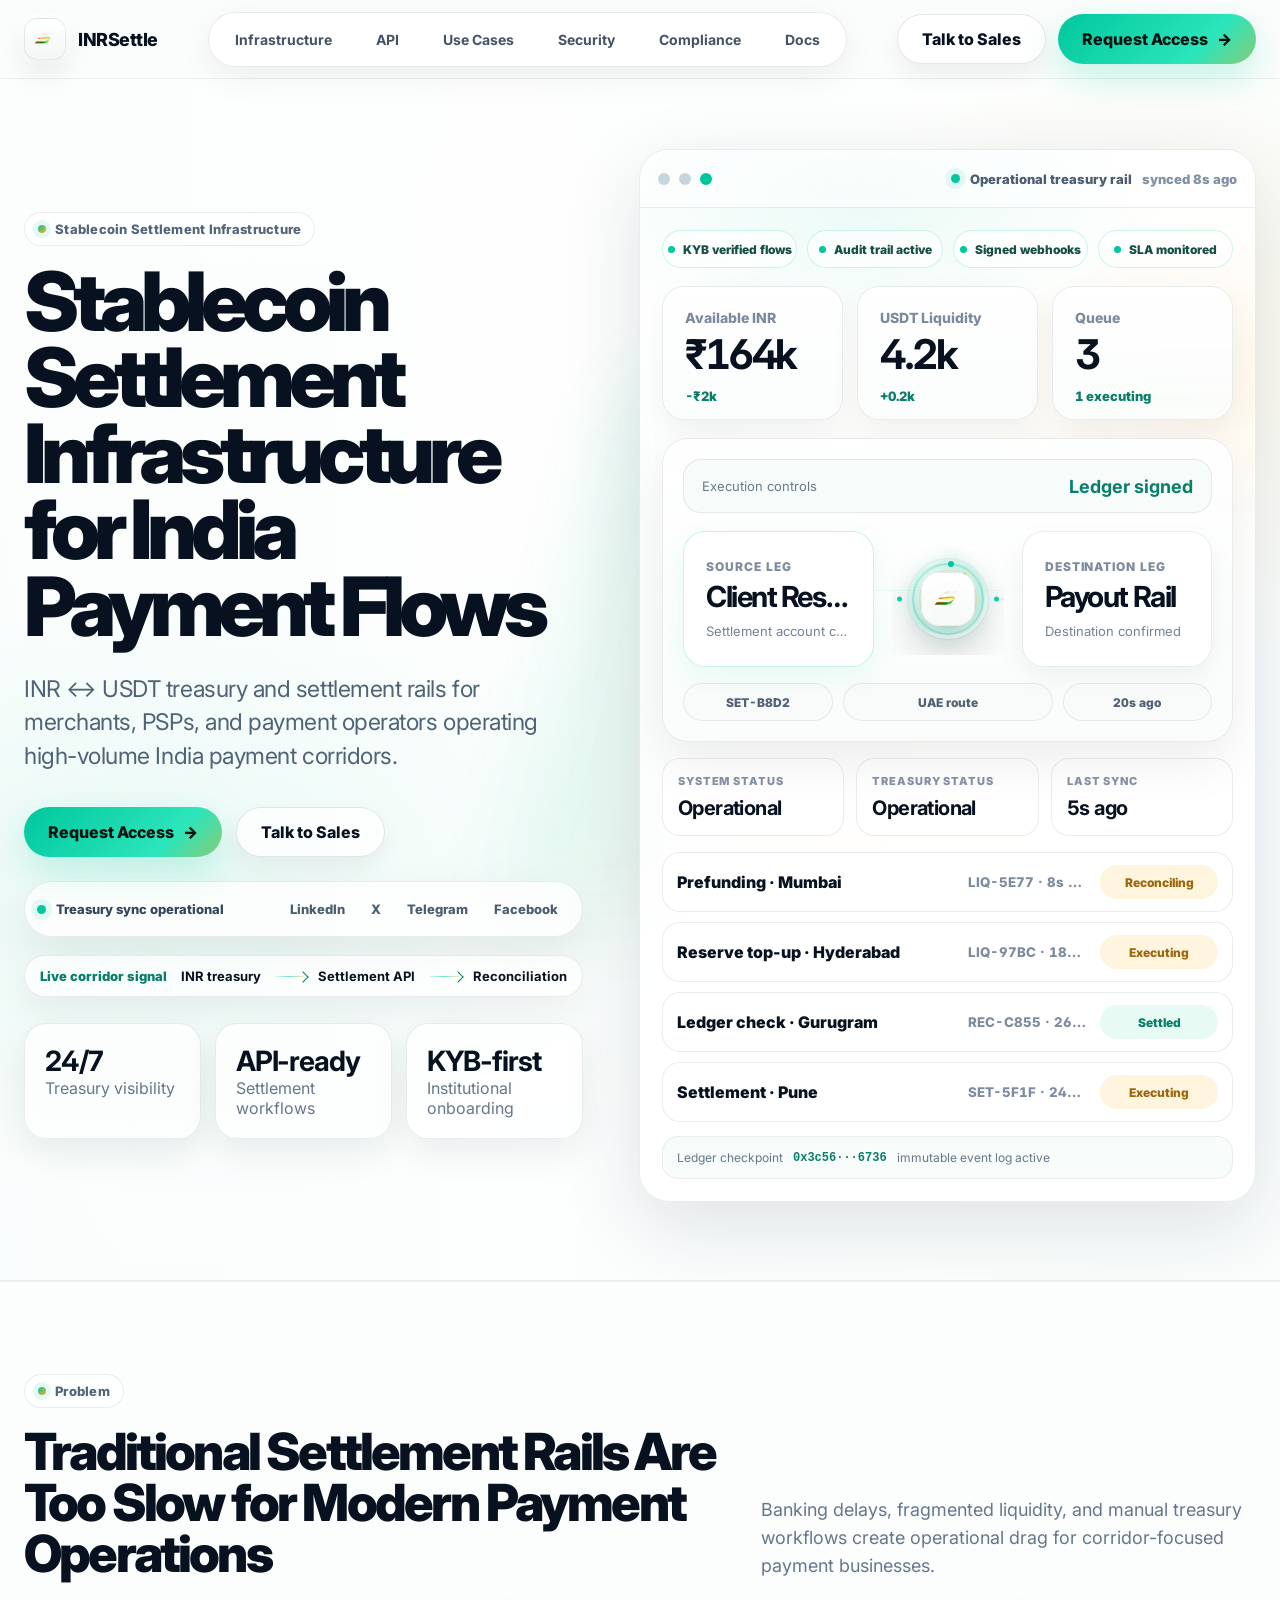
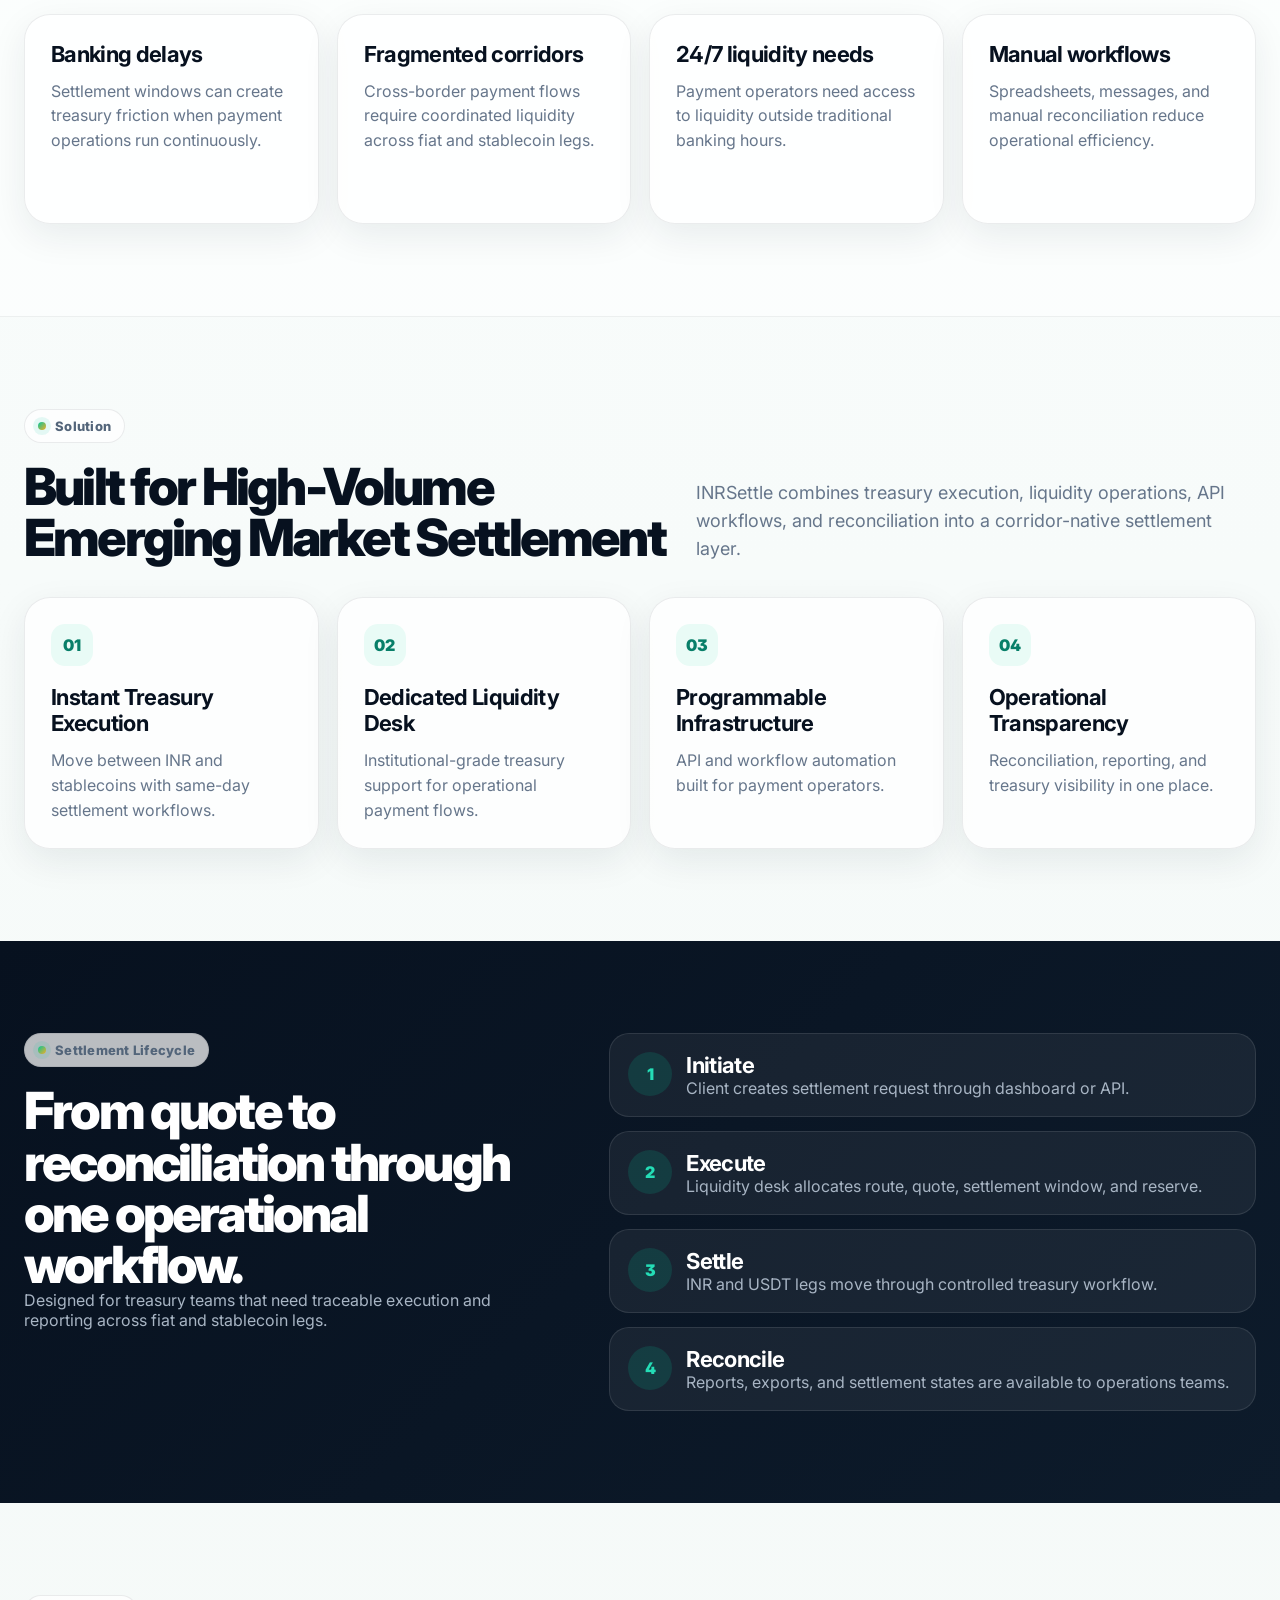
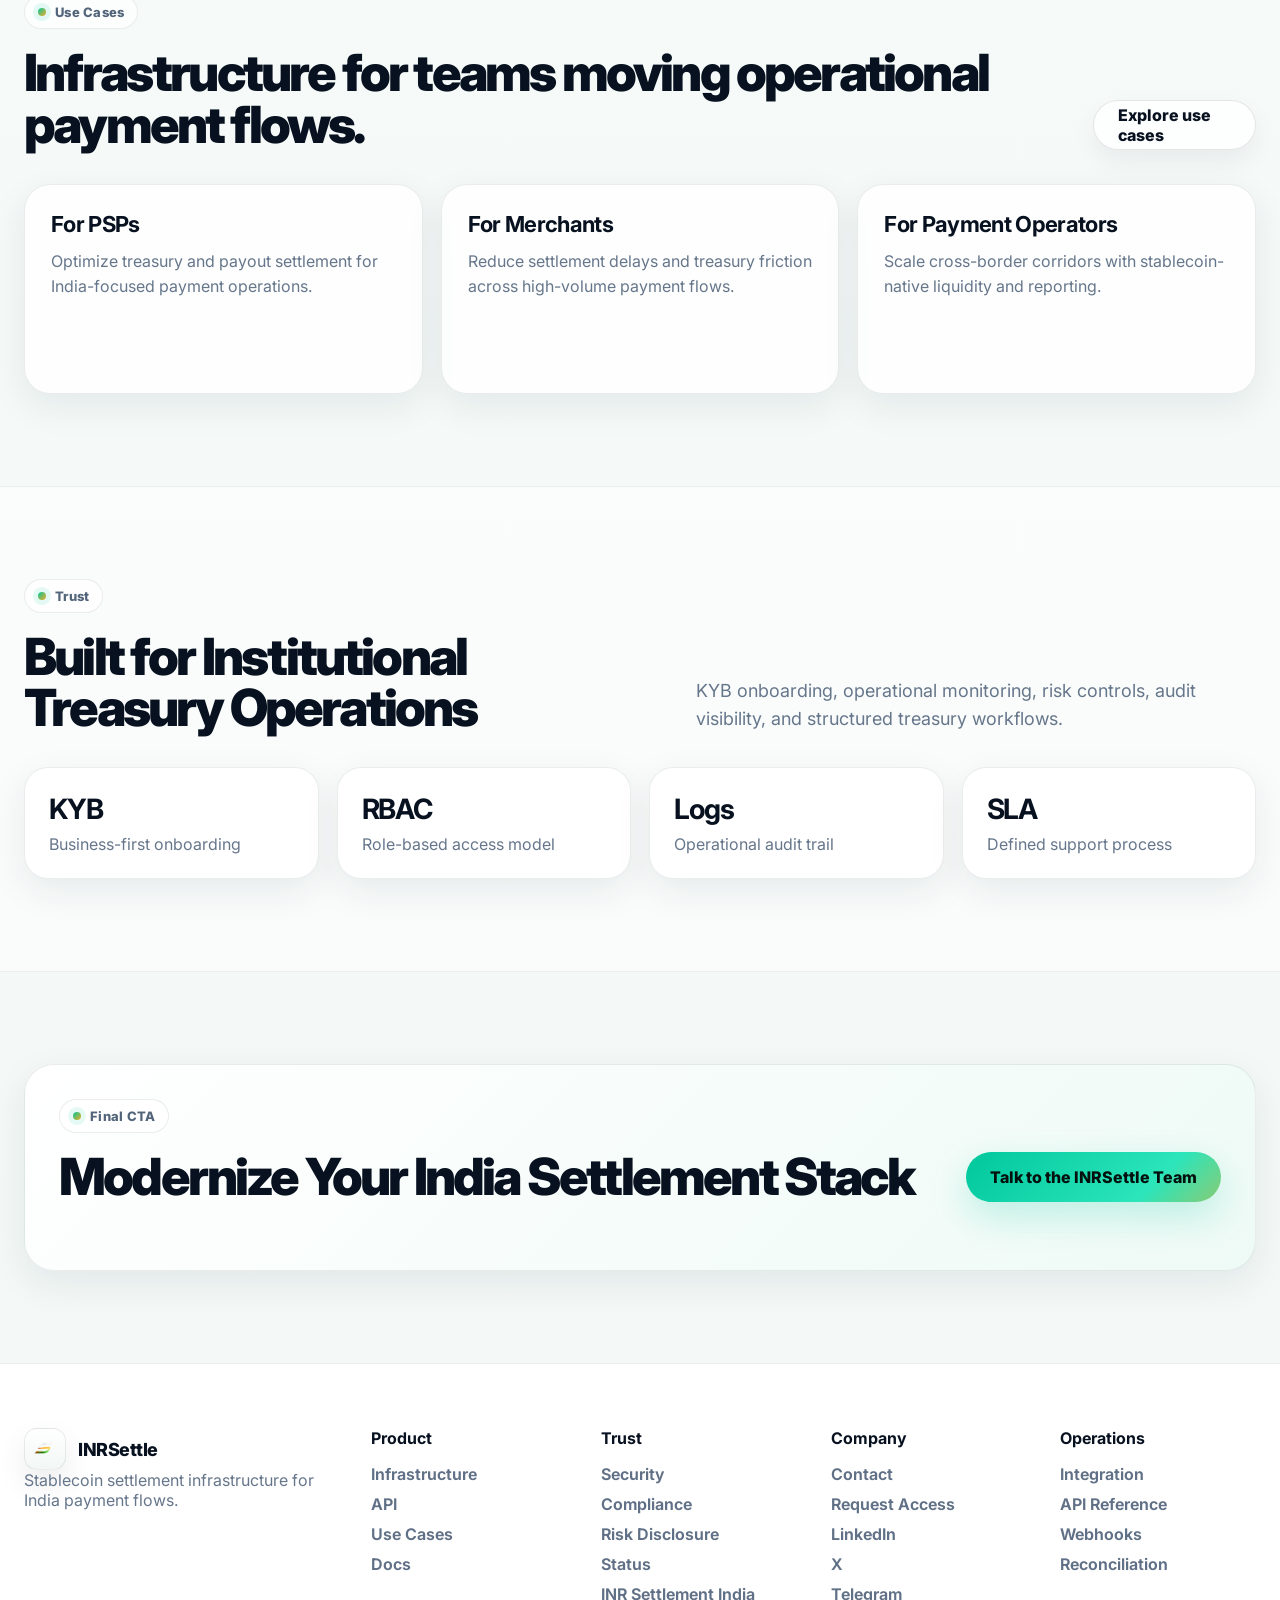
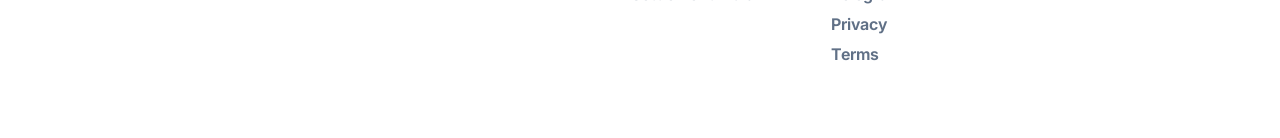
==== commit 98fef946: "Update index.html" ====
--- a/index.html
+++ b/index.html
@@ -1,498 +1,113 @@
-<!doctype html>
-<html lang="en" class="dark scroll-smooth">
-<head>
-  <!-- Google tag (gtag.js) -->
-  <script async src="https://www.googletagmanager.com/gtag/js?id=G-RLY59FDEF2"></script>
-  <script>
-    window.dataLayer = window.dataLayer || [];
-    function gtag(){dataLayer.push(arguments);}
-    gtag('js', new Date());
-    gtag('config', 'G-RLY59FDEF2');
-  </script>
-  
-  <meta charset="utf-8">
-  <meta name="viewport" content="width=device-width,initial-scale=1">
-  <title>INRSettle — Stablecoin Settlement Infrastructure for India Payment Flows</title>
-  <meta name="description" content="INR ↔ USDT treasury and settlement rails for merchants, PSPs, and payment operators.">
-  <meta name="theme-color" content="#030303">
-  
-  <meta property="og:title" content="INRSettle — Stablecoin Settlement Infrastructure for India Payment Flows">
-  <meta property="og:description" content="INR ↔ USDT treasury and settlement rails for merchants, PSPs, and payment operators.">
-  <meta property="og:type" content="website">
-  
-  <link rel="icon" href="/assets/favicon.png" type="image/png">
-  <link rel="manifest" href="/site.webmanifest">
-  <link rel="preconnect" href="https://fonts.googleapis.com">
-  <link rel="preconnect" href="https://fonts.gstatic.com" crossorigin>
-  <link href="https://fonts.googleapis.com/css2?family=Geist+Mono:wght@400;500;600&family=Geist:wght@400;500;600;700;800&family=Inter:wght@400;500;600;700&display=swap" rel="stylesheet">
-  <link rel="stylesheet" href="/styles.css">
-</head>
-<body class="bg-[#030303] text-white font-sans antialiased selection:bg-[#00ecbc]/20 selection:text-[#00ecbc]">
+<!doctype html><html lang="en"><head><!-- Google tag (gtag.js) -->
+<script async src="https://www.googletagmanager.com/gtag/js?id=G-RLY59FDEF2"></script>
+<script>
+  window.dataLayer = window.dataLayer || [];
+  function gtag(){dataLayer.push(arguments);}
+  gtag('js', new Date());
 
-  <!-- Premium Glass Header -->
-  <header class="fixed top-0 left-0 right-0 z-50 bg-[#030303]/70 backdrop-blur-xl border-b border-white/[0.06]">
-    <div class="max-w-7xl mx-auto px-6 h-20 flex items-center justify-between">
-      <a class="flex items-center space-x-3 group" href="/index.html">
-        <img class="w-8 h-8 object-contain transition-transform duration-300 group-hover:scale-105" src="/assets/mark.png" alt="INRSettle mark">
-        <span class="font-sans font-bold text-lg tracking-tight bg-gradient-to-r from-white to-neutral-300 bg-clip-text text-transparent">INRSettle</span>
-      </a>
-      
-      <nav class="hidden lg:flex items-center space-x-8">
-        <a class="text-sm font-medium text-neutral-400 hover:text-white transition-colors" href="/infrastructure.html">Infrastructure</a>
-        <a class="text-sm font-medium text-neutral-400 hover:text-white transition-colors" href="/api.html">API</a>
-        <a class="text-sm font-medium text-neutral-400 hover:text-white transition-colors" href="/use-cases.html">Use Cases</a>
-        <a class="text-sm font-medium text-neutral-400 hover:text-white transition-colors" href="/security.html">Security</a>
-        <a class="text-sm font-medium text-neutral-400 hover:text-white transition-colors" href="/compliance.html">Compliance</a>
-        <a class="text-sm font-medium text-neutral-400 hover:text-white transition-colors font-mono text-[13px] bg-white/[0.04] px-2 py-0.5 rounded border border-white/[0.05]" href="/docs/index.html">Docs</a>
-      </nav>
-      
-      <div class="hidden lg:flex items-center space-x-4">
-        <a class="text-sm font-medium text-neutral-300 hover:text-white px-4 py-2 transition-colors" href="/contact.html">Talk to Sales</a>
-        <a class="text-sm font-semibold bg-white text-black hover:bg-neutral-200 px-4 py-2.5 rounded-lg transition-all duration-200 shadow-[0_0_0_1px_rgba(255,255,255,0.1),0_4px_12px_rgba(0,0,0,0.3)] transform hover:-translate-y-0.5" href="/contact.html#access">Request Access</a>
+  gtag('config', 'G-RLY59FDEF2');
+</script><meta charset="utf-8"><meta name="viewport" content="width=device-width,initial-scale=1"><title>INRSettle — Stablecoin Settlement Infrastructure for India Payment Flows</title><meta name="description" content="INR ↔ USDT treasury and settlement rails for merchants, PSPs, and payment operators."><meta name="theme-color" content="#050816"><meta property="og:title" content="INRSettle — Stablecoin Settlement Infrastructure for India Payment Flows"><meta property="og:description" content="INR ↔ USDT treasury and settlement rails for merchants, PSPs, and payment operators."><meta property="og:type" content="website"><link rel="icon" href="/assets/favicon.png" type="image/png"><link rel="manifest" href="/site.webmanifest"><link rel="preconnect" href="https://fonts.googleapis.com"><link rel="preconnect" href="https://fonts.gstatic.com" crossorigin><link href="https://fonts.googleapis.com/css2?family=Inter:wght@400;500;600;700;800&display=swap" rel="stylesheet"><link rel="stylesheet" href="/styles.css"></head><body><header class="site-header"><div class="container nav"><a class="brand" href="/index.html"><img src="/assets/mark.png" alt="INRSettle mark"><span>INRSettle</span></a><nav class="nav-links"><a href="/infrastructure.html">Infrastructure</a><a href="/api.html">API</a><a href="/use-cases.html">Use Cases</a><a href="/security.html">Security</a><a href="/compliance.html">Compliance</a><a href="/docs/index.html">Docs</a></nav><div class="nav-actions"><a class="btn" href="/contact.html">Talk to Sales</a><a class="btn primary" href="/contact.html#access">Request Access</a></div><button class="menu-btn" data-menu>Menu</button><div class="mobile-panel" data-mobile><a href="/infrastructure.html">Infrastructure</a><a href="/api.html">API</a><a href="/use-cases.html">Use Cases</a><a href="/security.html">Security</a><a href="/compliance.html">Compliance</a><a href="/docs/index.html">Docs</a><a href="/contact.html">Contact</a></div></div></header><main><section class="hero"><div class="container hero-grid"><div><div class="eyebrow">Stablecoin Settlement Infrastructure</div><h1>Stablecoin Settlement Infrastructure for India Payment Flows</h1><p class="lead">INR ↔ USDT treasury and settlement rails for merchants, PSPs, and payment operators operating high-volume India payment corridors.</p><div class="hero-ctas"><a class="btn primary" href="/contact.html#access">Request Access</a><a class="btn" href="/contact.html">Talk to Sales</a></div><div class="hero-proof" aria-label="INRSettle infrastructure channels">
+  <div class="proof-status"><span class="proof-pulse" aria-hidden="true"></span><span data-proof-status>Treasury sync operational</span></div>
+  <div class="proof-channels" role="list" aria-label="Social channels">
+    <a role="listitem" href="https://www.linkedin.com/company/inrsettle" target="_blank" rel="noopener noreferrer" data-tooltip="Partnership and company updates">LinkedIn</a>
+    <a role="listitem" href="https://x.com/inrsettle" target="_blank" rel="noopener noreferrer" data-tooltip="Treasury and corridor insights">X</a>
+    <a role="listitem" href="https://t.me/inrsettle" target="_blank" rel="noopener noreferrer" data-tooltip="Operational notices">Telegram</a>
+    <a role="listitem" href="https://www.facebook.com/inrsettle" target="_blank" rel="noopener noreferrer" data-tooltip="Company releases">Facebook</a>
+  </div>
+</div><div class="corridor-signature" aria-label="Live corridor signal">
+  <span>Live corridor signal</span>
+  <strong>INR treasury</strong>
+  <i aria-hidden="true"></i>
+  <strong>Settlement API</strong>
+  <i aria-hidden="true"></i>
+  <strong>Reconciliation</strong>
+</div><div class="trust-row"><div class="trust-card"><strong>24/7</strong><span class="muted">Treasury visibility</span></div><div class="trust-card"><strong>API-ready</strong><span class="muted">Settlement workflows</span></div><div class="trust-card"><strong>KYB-first</strong><span class="muted">Institutional onboarding</span></div></div></div><div class="dashboard live-rail trust-console" data-live-rail>
+  <div class="dash-top">
+    <div class="dots"><span></span><span></span><span></span></div>
+    <div class="rail-meta">
+      <span class="live-dot"></span>
+      <span class="status" data-rail-status>Operational treasury rail</span>
+      <span class="sync-age" data-sync-age>synced 4s ago</span>
+    </div>
+  </div>
+  <div class="dash-body">
+    <div class="assurance-strip" aria-label="Operational controls">
+      <span><b></b> KYB verified flows</span>
+      <span><b></b> Audit trail active</span>
+      <span><b></b> Signed webhooks</span>
+      <span><b></b> SLA monitored</span>
+    </div>
+
+    <div class="metric-grid">
+      <div class="metric" data-metric-card>
+        <span>Available INR</span>
+<strong class="fixed-value" data-metric="inr">₹42.8M</strong>
+<em data-delta="inr">+₹0.4M</em>
       </div>
-      
-      <button class="lg:hidden p-2 text-neutral-400 hover:text-white transition-colors" data-menu aria-label="Toggle Menu">
-        <span class="font-mono text-xs uppercase tracking-wider">Menu</span>
-      </button>
+      <div class="metric" data-metric-card>
+        <span>USDT Liquidity</span>
+<strong class="fixed-value" data-metric="usdt">4.2k</strong>
+<em data-delta="usdt">+320</em>
+      </div>
+      <div class="metric" data-metric-card>
+        <span>Queue</span>
+        <strong class="fixed-value" data-metric="queue">18</strong>
+        <em data-delta="queue">4 executing</em>
+      </div>
     </div>
-    
-    <!-- Mobile Navigation Dropdown -->
-    <div class="hidden absolute top-20 left-0 right-0 bg-[#09090b] border-b border-white/[0.08] px-6 py-8 flex flex-col space-y-4" data-mobile>
-      <a class="text-base font-medium text-neutral-300" href="/infrastructure.html">Infrastructure</a>
-      <a class="text-base font-medium text-neutral-300" href="/api.html">API</a>
-      <a class="text-base font-medium text-neutral-300" href="/use-cases.html">Use Cases</a>
-      <a class="text-base font-medium text-neutral-300" href="/security.html">Security</a>
-      <a class="text-base font-medium text-neutral-300" href="/compliance.html">Compliance</a>
-      <a class="text-base font-medium text-neutral-300" href="/docs/index.html">Docs</a>
-      <a class="text-base font-medium text-[#00ecbc]" href="/contact.html">Contact & Access</a>
-    </div>
-  </header>
 
-  <main class="pt-20">
-    <!-- Premium Institutional Hero -->
-    <section class="relative w-full pt-24 pb-28 overflow-hidden border-b border-white/[0.06]">
-      {/* Ambient Canvas Effects */}
-      <div class="absolute inset-0 bg-[linear-gradient(to_right,rgba(255,255,255,0.01)_1px,transparent_1px),linear-gradient(to_bottom,rgba(255,255,255,0.01)_1px,transparent_1px)] bg-[size:4rem_4rem] [mask-image:radial-gradient(ellipse_60%_50%_at_50%_0%,#000_70%,transparent_100%)] pointer-events-none"></div>
-      <div class="absolute top-0 left-1/4 w-[600px] h-[300px] bg-[#00ecbc]/5 blur-[130px] rounded-full pointer-events-none"></div>
-      
-      <div class="max-w-7xl mx-auto px-6 lg:px-8 grid grid-cols-1 lg:grid-cols-12 gap-16 items-center relative z-10">
-        
-        {/* Value Messaging Area */}
-        <div class="lg:col-span-6 flex flex-col space-y-8">
-          <div class="inline-flex items-center space-x-2.5 bg-white/[0.03] border border-white/[0.08] px-3 py-1.5 rounded-full backdrop-blur-md self-start group transition-all duration-300 hover:border-[#00ecbc]/30">
-            <span class="w-2 h-2 rounded-full bg-[#00ecbc] animate-pulse"></span>
-            <span class="text-xs font-mono font-medium tracking-wide text-neutral-400 group-hover:text-white transition-colors">
-              Stablecoin Settlement Infrastructure
-            </span>
-          </div>
-          
-          <h1 class="text-4xl sm:text-5xl lg:text-6xl font-sans font-bold tracking-tight leading-[1.08] bg-gradient-to-b from-white via-neutral-200 to-neutral-500 bg-clip-text text-transparent">
-            Stablecoin Settlement Infrastructure for India Payment Flows
-          </h1>
-          
-          <p class="text-base sm:text-lg text-neutral-400 font-sans font-normal leading-relaxed max-w-xl">
-            INR ↔ USDT treasury and settlement rails for merchants, PSPs, and payment operators operating high-volume India payment corridors.
-          </p>
-          
-          <div class="flex flex-col sm:flex-row items-stretch sm:items-center space-y-4 sm:space-y-0 sm:space-x-4">
-            <a class="bg-white text-black font-sans font-semibold text-center text-sm px-6 py-3.5 rounded-lg shadow-[0_4px_20px_rgba(0,0,0,0.5)] hover:bg-neutral-200 transition-all duration-200 transform hover:-translate-y-0.5" href="/contact.html#access">Request Access</a>
-            <a class="bg-[#09090b] text-neutral-300 font-mono text-center text-xs px-6 py-3.5 rounded-lg border border-white/[0.08] hover:border-neutral-700 hover:text-white transition-all duration-200 flex items-center justify-center space-x-2" href="/contact.html">
-              <span>Talk to Sales</span>
-              <span class="text-neutral-500">-></span>
-            </a>
-          </div>
-          
-          <!-- Proof Channels Component -->
-          <div class="hero-proof pt-6 border-t border-white/[0.06] flex flex-col sm:flex-row sm:items-center justify-between gap-4" aria-label="INRSettle infrastructure channels">
-            <div class="proof-status flex items-center space-x-2 font-mono text-xs text-neutral-400">
-              <span class="w-2 h-2 rounded-full bg-[#00ecbc] animate-ping" aria-hidden="true"></span>
-              <span data-proof-status class="text-neutral-300">Treasury sync operational</span>
-            </div>
-            <div class="proof-channels flex items-center space-x-4 font-mono text-xs text-neutral-400" role="list" aria-label="Social channels">
-              <a class="hover:text-white transition-colors" role="listitem" href="https://www.linkedin.com/company/inrsettle" target="_blank" rel="noopener noreferrer" data-tooltip="Partnership and company updates">LinkedIn</a>
-              <a class="hover:text-white transition-colors" role="listitem" href="https://x.com/inrsettle" target="_blank" rel="noopener noreferrer" data-tooltip="Treasury and corridor insights">X</a>
-              <a class="hover:text-white transition-colors" role="listitem" href="https://t.me/inrsettle" target="_blank" rel="noopener noreferrer" data-tooltip="Operational notices">Telegram</a>
-            </div>
-          </div>
-          
-          <!-- Corridor Signal -->
-          <div class="corridor-signature border border-white/[0.04] bg-white/[0.01] rounded-lg p-3.5 flex items-center space-x-4 font-mono text-xs text-neutral-400" aria-label="Live corridor signal">
-            <span class="text-neutral-500 uppercase tracking-wider text-[10px]">Signal:</span>
-            <strong class="text-white font-medium">INR treasury</strong>
-            <span class="w-1.5 h-1.5 rounded-full bg-neutral-700"></span>
-            <strong class="text-white font-medium">Settlement API</strong>
-            <span class="w-1.5 h-1.5 rounded-full bg-neutral-700"></span>
-            <strong class="text-white font-medium">Reconciliation</strong>
-          </div>
-          
-          <!-- Trust Inline Cards -->
-          <div class="grid grid-cols-3 gap-4 pt-4">
-            <div class="trust-card border border-white/[0.05] bg-white/[0.01] p-4 rounded-xl">
-              <strong class="block font-sans text-xl font-bold text-white mb-0.5">24/7</strong>
-              <span class="text-xs text-neutral-500 font-sans">Treasury visibility</span>
-            </div>
-            <div class="trust-card border border-white/[0.05] bg-white/[0.01] p-4 rounded-xl">
-              <strong class="block font-sans text-xl font-bold text-white mb-0.5">API-ready</strong>
-              <span class="text-xs text-neutral-500 font-sans">Settlement workflows</span>
-            </div>
-            <div class="trust-card border border-white/[0.05] bg-white/[0.01] p-4 rounded-xl">
-              <strong class="block font-sans text-xl font-bold text-white mb-0.5">KYB-first</strong>
-              <span class="text-xs text-neutral-500 font-sans">Institutional onboarding</span>
-            </div>
-          </div>
+    <div class="flow-card active-flow">
+      <div class="flow-rail"><span></span><i></i><b></b></div>
+      <div class="risk-ledger">
+        <span>Execution controls</span>
+        <strong data-control-state>Reserve locked · route verified</strong>
+      </div>
+      <div class="flow-line">
+        <div class="currency active">
+          <small data-source-label>Source leg</small>
+          <strong data-source-leg>INR Treasury</strong>
+          <span data-source-meta>Reserve allocated</span>
         </div>
-        
-        {/* Right Column: Institutional Live-Rail Console Dashboard */}
-        <div class="lg:col-span-6 w-full">
-          <div class="w-full bg-[#09090b] rounded-xl border border-white/[0.06] shadow-[0_0_0_1px_rgba(255,255,255,0.02),0_10px_40px_rgba(0,0,0,0.6)] overflow-hidden transition-all duration-500 hover:shadow-[0_0_50px_-12px_rgba(0,236,188,0.25)] hover:border-[#00ecbc]/20 dashboard live-rail trust-console" data-live-rail>
-            
-            <div class="bg-white/[0.02] border-b border-white/[0.06] px-5 py-4 flex items-center justify-between">
-              <div class="flex items-center space-x-2">
-                <div class="flex space-x-1.5">
-                  <span class="w-2.5 h-2.5 rounded-full bg-neutral-800"></span>
-                  <span class="w-2.5 h-2.5 rounded-full bg-neutral-800"></span>
-                  <span class="w-2.5 h-2.5 rounded-full bg-neutral-800"></span>
-                </div>
-              </div>
-              <div class="rail-meta flex items-center space-x-2.5 font-mono text-xs">
-                <span class="w-2 h-2 rounded-full bg-[#00ecbc] animate-pulse"></span>
-                <span class="status text-neutral-300 font-medium" data-rail-status>Operational treasury rail</span>
-                <span class="sync-age text-neutral-500 text-[11px]" data-sync-age>synced 4s ago</span>
-              </div>
-            </div>
-            
-            <div class="p-6 space-y-6">
-              <div class="assurance-strip flex flex-wrap gap-x-4 gap-y-2 font-mono text-[11px] text-neutral-400 bg-white/[0.02] border border-white/[0.04] p-2.5 rounded-lg" aria-label="Operational controls">
-                <span class="flex items-center space-x-1"><b class="w-1 h-1 rounded-full bg-[#00ecbc]"></b> <span>KYB verified flows</span></span>
-                <span class="flex items-center space-x-1"><b class="w-1 h-1 rounded-full bg-[#00ecbc]"></b> <span>Audit trail active</span></span>
-                <span class="flex items-center space-x-1"><b class="w-1 h-1 rounded-full bg-[#00ecbc]"></b> <span>Signed webhooks</span></span>
-                <span class="flex items-center space-x-1"><b class="w-1 h-1 rounded-full bg-[#00ecbc]"></b> <span>SLA monitored</span></span>
-              </div>
-
-              <div class="metric-grid grid grid-cols-3 gap-4">
-                <div class="metric border border-white/[0.04] bg-black/30 p-4 rounded-lg" data-metric-card>
-                  <span class="block text-[11px] font-mono tracking-wider uppercase text-neutral-500 mb-1">Available INR</span>
-                  <strong class="fixed-value text-xl font-sans font-bold text-white block" data-metric="inr">₹42.8M</strong>
-                  <em class="not-italic font-mono text-xs text-[#00ecbc]" data-delta="inr">+₹0.4M</em>
-                </div>
-                <div class="metric border border-white/[0.04] bg-black/30 p-4 rounded-lg" data-metric-card>
-                  <span class="block text-[11px] font-mono tracking-wider uppercase text-neutral-500 mb-1">USDT Liquidity</span>
-                  <strong class="fixed-value text-xl font-sans font-bold text-white block" data-metric="usdt">4.2k</strong>
-                  <em class="not-italic font-mono text-xs text-[#00ecbc]" data-delta="usdt">+320</em>
-                </div>
-                <div class="metric border border-white/[0.04] bg-black/30 p-4 rounded-lg" data-metric-card>
-                  <span class="block text-[11px] font-mono tracking-wider uppercase text-neutral-500 mb-1">Queue</span>
-                  <strong class="fixed-value text-xl font-sans font-bold text-white block" data-metric="queue">18</strong>
-                  <em class="not-italic font-mono text-xs text-neutral-400" data-delta="queue">4 executing</em>
-                </div>
-              </div>
-
-              <!-- Flow Cryptographic Pipeline Card -->
-              <div class="flow-card active-flow border border-white/[0.08] bg-white/[0.01] p-5 rounded-xl relative overflow-hidden">
-                <div class="risk-ledger flex items-center justify-between font-mono text-xs border-b border-white/[0.04] pb-3 mb-4">
-                  <span class="text-neutral-500 uppercase text-[10px] tracking-widest">Execution controls</span>
-                  <strong class="text-[#00ecbc] font-medium" data-control-state>Reserve locked · route verified</strong>
-                </div>
-                
-                <div class="flow-line grid grid-cols-7 gap-2 items-center py-2 relative">
-                  <div class="currency active col-span-3">
-                    <small class="block font-mono text-[10px] text-neutral-500 uppercase tracking-wider mb-0.5" data-source-label>Source leg</small>
-                    <strong class="block text-sm font-sans font-bold text-white" data-source-leg>INR Treasury</strong>
-                    <span class="block font-mono text-[11px] text-[#00ecbc]" data-source-meta>Reserve allocated</span>
-                  </div>
-                  
-                  <div class="settlement-engine col-span-1 flex justify-center items-center relative h-10" aria-hidden="true">
-                    <div class="w-6 h-6 rounded-full border border-dashed border-[#00ecbc]/40 flex items-center justify-center animate-spin duration-1000">
-                      <img class="w-3 h-3 opacity-80" src="/assets/mark.png" alt="">
-                    </div>
-                  </div>
-                  
-                  <div class="currency col-span-3 text-right">
-                    <small class="block font-mono text-[10px] text-neutral-500 uppercase tracking-wider mb-0.5" data-destination-label>Destination leg</small>
-                    <strong class="block text-sm font-sans font-bold text-white" data-destination-leg>USDT Settlement</strong>
-                    <span class="block font-mono text-[11px] text-neutral-400" data-destination-meta>Execution window active</span>
-                  </div>
-                </div>
-                
-                <div class="execution-strip border-t border-white/[0.04] pt-3 mt-4 flex items-center justify-between font-mono text-[11px] text-neutral-500">
-                  <span class="text-white bg-white/[0.04] px-1.5 py-0.5 rounded border border-white/[0.02]" data-execution-id>SET-9F42</span>
-                  <span data-execution-route>Mumbai corridor</span>
-                  <span data-execution-window>12s ago</span>
-                </div>
-              </div>
-
-              <!-- Live Architecture Stream Console Metrics -->
-              <div class="rail-footer grid grid-cols-3 gap-2 border-t border-white/[0.06] pt-4 font-mono text-xs">
-                <div><span class="block text-neutral-500 text-[11px]">System status</span><strong class="text-white font-medium" data-system-status>Operational</strong></div>
-                <div><span class="block text-neutral-500 text-[11px]">Treasury Status</span><strong class="text-white font-medium" data-uptime>Operational</strong></div>
-                <div><span class="block text-neutral-500 text-[11px]">Last Sync</span><strong class="text-neutral-400 font-medium" data-last-settlement>2m ago</strong></div>
-              </div>
-
-              <!-- Settlement Ledger Rows Feed -->
-              <div class="settlement-list stable-feed border-t border-white/[0.06] pt-4 space-y-2.5 font-mono text-xs" data-settlement-list aria-label="Live settlement activity">
-                <div class="settlement-row flex items-center justify-between bg-white/[0.01] p-2.5 rounded border border-white/[0.02]">
-                  <span class="text-neutral-300">PSP settlement · Mumbai corridor</span>
-                  <small class="text-neutral-500 text-[11px]">SET-9F42 · 12s ago</small>
-                  <span class="pill ok text-[11px] font-medium bg-[#00ecbc]/10 text-[#00ecbc] border border-[#00ecbc]/20 px-2 py-0.5 rounded">Reconciled</span>
-                </div>
-                <div class="settlement-row flex items-center justify-between bg-white/[0.01] p-2.5 rounded border border-white/[0.02]">
-                  <span class="text-neutral-300">Merchant payout batch · 284 items</span>
-                  <small class="text-neutral-500 text-[11px]">PAY-31B8 · 28s ago</small>
-                  <span class="pill pending text-[11px] font-medium bg-amber-500/10 text-amber-400 border border-amber-500/20 px-2 py-0.5 rounded">Executing</span>
-                </div>
-                <div class="settlement-row flex items-center justify-between bg-white/[0.01] p-2.5 rounded border border-white/[0.02]">
-                  <span class="text-neutral-300">Liquidity rebalance · INR/USDT</span>
-                  <small class="text-neutral-500 text-[11px]">TRS-74D1 · 41s ago</small>
-                  <span class="pill ok text-[11px] font-medium bg-[#00ecbc]/10 text-[#00ecbc] border border-[#00ecbc]/20 px-2 py-0.5 rounded">Confirmed</span>
-                </div>
-                <div class="settlement-row flex items-center justify-between bg-white/[0.01] p-2.5 rounded border border-white/[0.02]">
-                  <span class="text-neutral-300">Reconciliation export · PSP ledger</span>
-                  <small class="text-neutral-500 text-[11px]">REC-28A1 · 54s ago</small>
-                  <span class="pill neutral text-[11px] font-medium bg-neutral-800 text-neutral-400 border border-neutral-700 px-2 py-0.5 rounded">Queued</span>
-                </div>
-              </div>
-
-              <!-- Cryptographic Log Checkpoint Signature -->
-              <div class="ledger-note border-t border-white/[0.06] pt-4 flex items-center justify-between font-mono text-[11px] text-neutral-500">
-                <span class="uppercase tracking-wider text-[10px]">Ledger checkpoint</span>
-                <code class="text-neutral-300 bg-white/[0.04] border border-white/[0.04] px-1.5 py-0.5 rounded font-mono" data-ledger-hash>0x7c9a···42f1</code>
-                <span class="text-neutral-400" data-ledger-copy>immutable event log active</span>
-              </div>
-            </div>
-          </div>
+        <div class="settlement-engine" aria-hidden="true">
+          <span class="engine-line engine-line-left"></span>
+          <span class="engine-line engine-line-right"></span>
+          <span class="engine-orbit engine-orbit-a"></span>
+          <span class="engine-orbit engine-orbit-b"></span>
+          <span class="engine-core"><img src="/assets/mark.png" alt=""></span>
+          <span class="engine-pulse"></span>
+          <span class="engine-packet engine-packet-a"></span>
+          <span class="engine-packet engine-packet-b"></span>
         </div>
-
-      </div>
-    </section>
-
-    <!-- Problem Space Deep Dive Block -->
-    <section class="w-full py-24 border-b border-white/[0.06] bg-[#09090b]/40 relative">
-      <div class="max-w-7xl mx-auto px-6 lg:px-8">
-        <div class="max-w-3xl mb-16 flex flex-col space-y-4">
-          <div class="text-xs font-mono tracking-wider uppercase text-neutral-500">Problem</div>
-          <h2 class="text-3xl sm:text-4xl font-sans font-bold tracking-tight text-white">Traditional Settlement Rails Are Too Slow for Modern Payment Operations</h2>
-          <p class="text-base text-neutral-400 font-sans max-w-2xl leading-relaxed">Banking delays, fragmented liquidity, and manual treasury workflows create operational drag for corridor-focused payment businesses.</p>
-        </div>
-        
-        <div class="grid grid-cols-1 sm:grid-cols-2 lg:grid-cols-4 gap-6">
-          <div class="border border-white/[0.05] bg-[#09090b] p-6 rounded-xl transition-all duration-300 hover:border-neutral-800">
-            <h3 class="text-base font-sans font-semibold text-white mb-2">Banking delays</h3>
-            <p class="text-sm text-neutral-400 font-sans leading-relaxed">Settlement windows can create treasury friction when payment operations run continuously.</p>
-          </div>
-          <div class="border border-white/[0.05] bg-[#09090b] p-6 rounded-xl transition-all duration-300 hover:border-neutral-800">
-            <h3 class="text-base font-sans font-semibold text-white mb-2">Fragmented corridors</h3>
-            <p class="text-sm text-neutral-400 font-sans leading-relaxed">Cross-border payment flows require coordinated liquidity across fiat and stablecoin legs.</p>
-          </div>
-          <div class="border border-white/[0.05] bg-[#09090b] p-6 rounded-xl transition-all duration-300 hover:border-neutral-800">
-            <h3 class="text-base font-sans font-semibold text-white mb-2">24/7 liquidity needs</h3>
-            <p class="text-sm text-neutral-400 font-sans leading-relaxed">Payment operators need access to liquidity outside traditional banking hours.</p>
-          </div>
-          <div class="border border-white/[0.05] bg-[#09090b] p-6 rounded-xl transition-all duration-300 hover:border-neutral-800">
-            <h3 class="text-base font-sans font-semibold text-white mb-2">Manual workflows</h3>
-            <p class="text-sm text-neutral-400 font-sans leading-relaxed">Spreadsheets, messages, and manual reconciliation reduce operational efficiency.</p>
-          </div>
+        <div class="currency">
+          <small data-destination-label>Destination leg</small>
+          <strong data-destination-leg>USDT Settlement</strong>
+          <span data-destination-meta>Execution window active</span>
         </div>
       </div>
-    </section>
-
-    <!-- Premium Solution Matrix Module -->
-    <section class="w-full py-24 border-b border-white/[0.06]">
-      <div class="max-w-7xl mx-auto px-6 lg:px-8">
-        <div class="max-w-3xl mb-16 flex flex-col space-y-4">
-          <div class="text-xs font-mono tracking-wider uppercase text-neutral-500">Solution</div>
-          <h2 class="text-3xl sm:text-4xl font-sans font-bold tracking-tight text-white">Built for High-Volume Emerging Market Settlement</h2>
-          <p class="text-base text-neutral-400 font-sans max-w-2xl leading-relaxed">INRSettle combines treasury execution, liquidity operations, API workflows, and reconciliation into a corridor-native settlement layer.</p>
-        </div>
-        
-        <div class="grid grid-cols-1 sm:grid-cols-2 lg:grid-cols-4 gap-6">
-          <div class="group border border-white/[0.05] bg-[#09090b] p-6 rounded-xl transition-all duration-300 hover:border-[#00ecbc]/20">
-            <div class="font-mono text-xs text-neutral-500 mb-4 group-hover:text-[#00ecbc] transition-colors">01</div>
-            <h3 class="text-base font-sans font-semibold text-white mb-2">Instant Treasury Execution</h3>
-            <p class="text-sm text-neutral-400 font-sans leading-relaxed">Move between INR and stablecoins with same-day settlement workflows.</p>
-          </div>
-          <div class="group border border-white/[0.05] bg-[#09090b] p-6 rounded-xl transition-all duration-300 hover:border-[#00ecbc]/20">
-            <div class="font-mono text-xs text-neutral-500 mb-4 group-hover:text-[#00ecbc] transition-colors">02</div>
-            <h3 class="text-base font-sans font-semibold text-white mb-2">Dedicated Liquidity Desk</h3>
-            <p class="text-sm text-neutral-400 font-sans leading-relaxed">Institutional-grade treasury support for operational payment flows.</p>
-          </div>
-          <div class="group border border-white/[0.05] bg-[#09090b] p-6 rounded-xl transition-all duration-300 hover:border-[#00ecbc]/20">
-            <div class="font-mono text-xs text-neutral-500 mb-4 group-hover:text-[#00ecbc] transition-colors">03</div>
-            <h3 class="text-base font-sans font-semibold text-white mb-2">Programmable Infrastructure</h3>
-            <p class="text-sm text-neutral-400 font-sans leading-relaxed">API and workflow automation built for payment operators.</p>
-          </div>
-          <div class="group border border-white/[0.05] bg-[#09090b] p-6 rounded-xl transition-all duration-300 hover:border-[#00ecbc]/20">
-            <div class="font-mono text-xs text-neutral-500 mb-4 group-hover:text-[#00ecbc] transition-colors">04</div>
-            <h3 class="text-base font-sans font-semibold text-white mb-2">Operational Transparency</h3>
-            <p class="text-sm text-neutral-400 font-sans leading-relaxed">Reconciliation, reporting, and treasury visibility in one place.</p>
-          </div>
-        </div>
-      </div>
-    </section>
-
-    <!-- Industrial Timeline Pipeline Layer -->
-    <section class="w-full py-24 bg-black border-b border-white/[0.06]">
-      <div class="max-w-7xl mx-auto px-6 lg:px-8 grid grid-cols-1 lg:grid-cols-12 gap-16 items-start">
-        <div class="lg:col-span-5 flex flex-col space-y-4 lg:sticky lg:top-32">
-          <div class="text-xs font-mono tracking-wider uppercase text-neutral-500">Settlement Lifecycle</div>
-          <h2 class="text-3xl sm:text-4xl font-sans font-bold tracking-tight text-white leading-tight">From quote to reconciliation through one operational workflow.</h2>
-          <p class="text-sm text-neutral-400 font-sans leading-relaxed max-w-md">Designed for treasury teams that need traceable execution and reporting across fiat and stablecoin legs.</p>
-        </div>
-        
-        <div class="lg:col-span-7 flex flex-col space-y-4 timeline">
-          <div class="step flex items-start space-x-6 bg-[#09090b] border border-white/[0.04] p-6 rounded-xl">
-            <div class="step-num w-8 h-8 rounded-full bg-white/[0.04] border border-white/[0.08] flex items-center justify-center font-mono text-xs font-medium text-white">1</div>
-            <div>
-              <h3 class="text-base font-sans font-semibold text-white mb-1">Initiate</h3>
-              <p class="text-sm text-neutral-400 font-sans leading-relaxed">Client creates settlement request through dashboard or API.</p>
-            </div>
-          </div>
-          <div class="step flex items-start space-x-6 bg-[#09090b] border border-white/[0.04] p-6 rounded-xl">
-            <div class="step-num w-8 h-8 rounded-full bg-white/[0.04] border border-white/[0.08] flex items-center justify-center font-mono text-xs font-medium text-white">2</div>
-            <div>
-              <h3 class="text-base font-sans font-semibold text-white mb-1">Execute</h3>
-              <p class="text-sm text-neutral-400 font-sans leading-relaxed">Liquidity desk allocates route, quote, settlement window, and reserve.</p>
-            </div>
-          </div>
-          <div class="step flex items-start space-x-6 bg-[#09090b] border border-white/[0.04] p-6 rounded-xl">
-            <div class="step-num w-8 h-8 rounded-full bg-white/[0.04] border border-white/[0.08] flex items-center justify-center font-mono text-xs font-medium text-white">3</div>
-            <div>
-              <h3 class="text-base font-sans font-semibold text-white mb-1">Settle</h3>
-              <p class="text-sm text-neutral-400 font-sans leading-relaxed">INR and USDT legs move through controlled treasury workflow.</p>
-            </div>
-          </div>
-          <div class="step flex items-start space-x-6 bg-[#09090b] border border-white/[0.04] p-6 rounded-xl">
-            <div class="step-num w-8 h-8 rounded-full bg-white/[0.04] border border-white/[0.08] flex items-center justify-center font-mono text-xs font-medium text-white">4</div>
-            <div>
-              <h3 class="text-base font-sans font-semibold text-white mb-1">Reconcile</h3>
-              <p class="text-sm text-neutral-400 font-sans leading-relaxed">Reports, exports, and settlement states are available to operations teams.</p>
-            </div>
-          </div>
-        </div>
-      </div>
-    </section>
-
-    <!-- Operational Use Cases Matrix -->
-    <section class="w-full py-24 border-b border-white/[0.06]">
-      <div class="max-w-7xl mx-auto px-6 lg:px-8">
-        <div class="flex flex-col sm:flex-row sm:items-end justify-between gap-6 mb-16">
-          <div class="max-w-xl flex flex-col space-y-4">
-            <div class="text-xs font-mono tracking-wider uppercase text-neutral-500">Use Cases</div>
-            <h2 class="text-3xl sm:text-4xl font-sans font-bold tracking-tight text-white">Infrastructure for teams moving operational payment flows.</h2>
-          </div>
-          <a class="bg-[#09090b] text-neutral-300 font-sans font-semibold text-sm px-5 py-3 rounded-lg border border-white/[0.08] hover:border-neutral-700 hover:text-white transition-colors" href="/use-cases.html">Explore use cases</a>
-        </div>
-        
-        <div class="grid grid-cols-1 md:grid-cols-3 gap-6">
-          <div class="border border-white/[0.05] bg-[#09090b] p-6 rounded-xl">
-            <h3 class="text-base font-sans font-semibold text-white mb-2">For PSPs</h3>
-            <p class="text-sm text-neutral-400 font-sans leading-relaxed">Optimize treasury and payout settlement for India-focused payment operations.</p>
-          </div>
-          <div class="border border-white/[0.05] bg-[#09090b] p-6 rounded-xl">
-            <h3 class="text-base font-sans font-semibold text-white mb-2">For Merchants</h3>
-            <p class="text-sm text-neutral-400 font-sans leading-relaxed">Reduce settlement delays and treasury friction across high-volume payment flows.</p>
-          </div>
-          <div class="border border-white/[0.05] bg-[#09090b] p-6 rounded-xl">
-            <h3 class="text-base font-sans font-semibold text-white mb-2">For Payment Operators</h3>
-            <p class="text-sm text-neutral-400 font-sans leading-relaxed">Scale cross-border corridors with stablecoin-native liquidity and reporting.</p>
-          </div>
-        </div>
-      </div>
-    </section>
-
-    <!-- High-Performance Trust Metric Section -->
-    <section class="w-full py-24 bg-[#09090b]/40 border-b border-white/[0.06]">
-      <div class="max-w-7xl mx-auto px-6 lg:px-8">
-        <div class="max-w-3xl mb-16 flex flex-col space-y-4">
-          <div class="text-xs font-mono tracking-wider uppercase text-neutral-500">Trust</div>
-          <h2 class="text-3xl sm:text-4xl font-sans font-bold tracking-tight text-white">Built for Institutional Treasury Operations</h2>
-          <p class="text-base text-neutral-400 font-sans max-w-2xl leading-relaxed">KYB onboarding, operational monitoring, risk controls, audit visibility, and structured treasury workflows.</p>
-        </div>
-        
-        <div class="grid grid-cols-2 lg:grid-cols-4 gap-6 stat-band">
-          <div class="border border-white/[0.05] bg-[#09090b] p-6 rounded-xl text-center md:text-left">
-            <strong class="block font-mono text-xl text-white font-bold tracking-tight mb-1">KYB</strong>
-            <span class="text-xs text-neutral-500 font-sans uppercase tracking-wider">Business-first onboarding</span>
-          </div>
-          <div class="border border-white/[0.05] bg-[#09090b] p-6 rounded-xl text-center md:text-left">
-            <strong class="block font-mono text-xl text-white font-bold tracking-tight mb-1">RBAC</strong>
-            <span class="text-xs text-neutral-500 font-sans uppercase tracking-wider">Role-based access model</span>
-          </div>
-          <div class="border border-white/[0.05] bg-[#09090b] p-6 rounded-xl text-center md:text-left">
-            <strong class="block font-mono text-xl text-white font-bold tracking-tight mb-1">Logs</strong>
-            <span class="text-xs text-neutral-500 font-sans uppercase tracking-wider">Operational audit trail</span>
-          </div>
-          <div class="border border-white/[0.05] bg-[#09090b] p-6 rounded-xl text-center md:text-left">
-            <strong class="block font-mono text-xl text-white font-bold tracking-tight mb-1">SLA</strong>
-            <span class="text-xs text-neutral-500 font-sans uppercase tracking-wider">Defined support process</span>
-          </div>
-        </div>
-      </div>
-    </section>
-
-    <!-- Final Institutional CTA Module -->
-    <section class="w-full py-24 relative overflow-hidden">
-      <div class="absolute inset-0 bg-gradient-to-b from-transparent to-[#00ecbc]/5 pointer-events-none"></div>
-      <div class="max-w-5xl mx-auto px-6 text-center flex flex-col items-center space-y-6 relative z-10 contact-box">
-        <div class="text-xs font-mono tracking-wider uppercase text-neutral-400">Final CTA</div>
-        <h2 class="text-3xl sm:text-4xl font-sans font-bold tracking-tight text-white max-w-xl">Modernize Your India Settlement Stack</h2>
-        <a class="bg-white text-black font-sans font-semibold text-sm px-8 py-4 rounded-lg shadow-hardware hover:bg-neutral-200 transition-all duration-200 transform hover:-translate-y-0.5" href="/contact.html">Talk to the INRSettle Team</a>
-      </div>
-    </section>
-  </main>
-
-  <!-- Complete Premium Industrial Footer -->
-  <footer class="bg-black border-t border-white/[0.06] text-neutral-400 font-sans text-xs pt-16 pb-12">
-    <div class="max-w-7xl mx-auto px-6 lg:px-8 grid grid-cols-2 md:grid-cols-3 lg:grid-cols-5 gap-12 footer-grid">
-      <div class="col-span-2 md:col-span-3 lg:col-span-1 flex flex-col space-y-4">
-        <a class="flex items-center space-x-2.5" href="/index.html">
-          <img class="w-6 h-6 object-contain" src="/assets/mark.png" alt="INRSettle mark">
-          <span class="font-sans font-bold text-sm tracking-tight text-white">INRSettle</span>
-        </a>
-        <p class="text-neutral-500 max-w-xs leading-relaxed">Stablecoin settlement infrastructure for India payment flows.</p>
-      </div>
-      <div>
-        <h4 class="font-sans font-semibold text-white tracking-wider uppercase text-[10px] mb-4">Product</h4>
-        <div class="flex flex-col space-y-2.5">
-          <a class="hover:text-white transition-colors" href="/infrastructure.html">Infrastructure</a>
-          <a class="hover:text-white transition-colors" href="/api.html">API</a>
-          <a class="hover:text-white transition-colors" href="/use-cases.html">Use Cases</a>
-          <a class="hover:text-white transition-colors" href="/docs/index.html">Docs</a>
-        </div>
-      </div>
-      <div>
-        <h4 class="font-sans font-semibold text-white tracking-wider uppercase text-[10px] mb-4">Trust</h4>
-        <div class="flex flex-col space-y-2.5">
-          <a class="hover:text-white transition-colors" href="/security.html">Security</a>
-          <a class="hover:text-white transition-colors" href="/compliance.html">Compliance</a>
-          <a class="hover:text-white transition-colors" href="/risk.html">Risk Disclosure</a>
-          <a class="hover:text-white transition-colors" href="/status.html">Status</a>
-          <a class="hover:text-white transition-colors" href="/inr-settlement-india.html">INR Settlement India</a>
-        </div>
-      </div>
-      <div>
-        <h4 class="font-sans font-semibold text-white tracking-wider uppercase text-[10px] mb-4">Company</h4>
-        <div class="flex flex-col space-y-2.5">
-          <a class="hover:text-white transition-colors" href="/contact.html">Contact</a>
-          <a class="hover:text-white transition-colors" href="/contact.html#access">Request Access</a>
-          <a class="hover:text-white transition-colors" href="https://www.linkedin.com/company/inrsettle" target="_blank" rel="noopener noreferrer">LinkedIn</a>
-          <a class="hover:text-white transition-colors" href="https://x.com/inrsettle" target="_blank" rel="noopener noreferrer">X</a>
-          <a class="hover:text-white transition-colors" href="https://t.me/inrsettle" target="_blank" rel="noopener noreferrer">Telegram</a>
-          <a class="hover:text-white transition-colors" href="/legal/privacy.html">Privacy</a>
-          <a class="hover:text-white transition-colors" href="/legal/terms.html">Terms</a>
-        </div>
-      </div>
-      <div>
-        <h4 class="font-sans font-semibold text-white tracking-wider uppercase text-[10px] mb-4">Operations</h4>
-        <div class="flex flex-col space-y-2.5">
-          <a class="hover:text-white transition-colors" href="/docs/integration.html">Integration</a>
-          <a class="hover:text-white transition-colors" href="/docs/api.html">API Reference</a>
-          <a class="hover:text-white transition-colors" href="/docs/webhooks.html">Webhooks</a>
-          <a class="hover:text-white transition-colors" href="/docs/reconciliation.html">Reconciliation</a>
-        </div>
+      <div class="execution-strip">
+        <span data-execution-id>SET-9F42</span>
+        <span data-execution-route>Mumbai corridor</span>
+        <span data-execution-window>12s ago</span>
       </div>
     </div>
-  </footer>
 
-  <script src="/script.js"></script>
-</body>
-</html>
+    <div class="rail-footer">
+      <div><span class="label">System status</span><strong data-system-status>Operational</strong></div>
+      <div><span class="label">Treasury Status</span><strong data-uptime>Operational</strong></div>
+      <div><span class="label">Last Sync</span><strong data-last-settlement>2m ago</strong></div>
+    </div>
+
+    <div class="settlement-list stable-feed" data-settlement-list aria-label="Live settlement activity">
+      <div class="settlement-row"><span>PSP settlement · Mumbai corridor</span><small>SET-9F42 · 12s ago</small><span class="pill ok">Reconciled</span></div>
+      <div class="settlement-row"><span>Merchant payout batch · 284 items</span><small>PAY-31B8 · 28s ago</small><span class="pill pending">Executing</span></div>
+      <div class="settlement-row"><span>Liquidity rebalance · INR/USDT</span><small>TRS-74D1 · 41s ago</small><span class="pill ok">Confirmed</span></div>
+      <div class="settlement-row"><span>Reconciliation export · PSP ledger</span><small>REC-28A1 · 54s ago</small><span class="pill neutral">Queued</span></div>
+    </div>
+
+    <div class="ledger-note">
+      <span>Ledger checkpoint</span>
+      <code data-ledger-hash>0x7c9a···42f1</code>
+      <span data-ledger-copy>immutable event log active</span>
+    </div>
+  </div>
+</div></div></div></div></section><section class="section alt"><div class="container"><div class="section-head"><div><div class="eyebrow">Problem</div><h2>Traditional Settlement Rails Are Too Slow for Modern Payment Operations</h2></div><p>Banking delays, fragmented liquidity, and manual treasury workflows create operational drag for corridor-focused payment businesses.</p></div><div class="grid-4"><div class="card"><h3>Banking delays</h3><p>Settlement windows can create treasury friction when payment operations run continuously.</p></div><div class="card"><h3>Fragmented corridors</h3><p>Cross-border payment flows require coordinated liquidity across fiat and stablecoin legs.</p></div><div class="card"><h3>24/7 liquidity needs</h3><p>Payment operators need access to liquidity outside traditional banking hours.</p></div><div class="card"><h3>Manual workflows</h3><p>Spreadsheets, messages, and manual reconciliation reduce operational efficiency.</p></div></div></div></section><section class="section"><div class="container"><div class="section-head"><div><div class="eyebrow">Solution</div><h2>Built for High-Volume Emerging Market Settlement</h2></div><p>INRSettle combines treasury execution, liquidity operations, API workflows, and reconciliation into a corridor-native settlement layer.</p></div><div class="grid-4"><div class="card"><div class="icon">01</div><h3>Instant Treasury Execution</h3><p>Move between INR and stablecoins with same-day settlement workflows.</p></div><div class="card"><div class="icon">02</div><h3>Dedicated Liquidity Desk</h3><p>Institutional-grade treasury support for operational payment flows.</p></div><div class="card"><div class="icon">03</div><h3>Programmable Infrastructure</h3><p>API and workflow automation built for payment operators.</p></div><div class="card"><div class="icon">04</div><h3>Operational Transparency</h3><p>Reconciliation, reporting, and treasury visibility in one place.</p></div></div></div></section><section class="section dark"><div class="container split"><div><div class="eyebrow">Settlement Lifecycle</div><h2>From quote to reconciliation through one operational workflow.</h2><p class="muted">Designed for treasury teams that need traceable execution and reporting across fiat and stablecoin legs.</p></div><div class="timeline"><div class="step"><div class="step-num">1</div><div><h3>Initiate</h3><p class="muted">Client creates settlement request through dashboard or API.</p></div></div><div class="step"><div class="step-num">2</div><div><h3>Execute</h3><p class="muted">Liquidity desk allocates route, quote, settlement window, and reserve.</p></div></div><div class="step"><div class="step-num">3</div><div><h3>Settle</h3><p class="muted">INR and USDT legs move through controlled treasury workflow.</p></div></div><div class="step"><div class="step-num">4</div><div><h3>Reconcile</h3><p class="muted">Reports, exports, and settlement states are available to operations teams.</p></div></div></div></div></section><section class="section"><div class="container"><div class="section-head"><div><div class="eyebrow">Use Cases</div><h2>Infrastructure for teams moving operational payment flows.</h2></div><a class="btn" href="/use-cases.html">Explore use cases</a></div><div class="grid-3"><div class="card"><h3>For PSPs</h3><p>Optimize treasury and payout settlement for India-focused payment operations.</p></div><div class="card"><h3>For Merchants</h3><p>Reduce settlement delays and treasury friction across high-volume payment flows.</p></div><div class="card"><h3>For Payment Operators</h3><p>Scale cross-border corridors with stablecoin-native liquidity and reporting.</p></div></div></div></section><section class="section alt"><div class="container"><div class="section-head"><div><div class="eyebrow">Trust</div><h2>Built for Institutional Treasury Operations</h2></div><p>KYB onboarding, operational monitoring, risk controls, audit visibility, and structured treasury workflows.</p></div><div class="stat-band"><div class="stat"><strong>KYB</strong><span>Business-first onboarding</span></div><div class="stat"><strong>RBAC</strong><span>Role-based access model</span></div><div class="stat"><strong>Logs</strong><span>Operational audit trail</span></div><div class="stat"><strong>SLA</strong><span>Defined support process</span></div></div></div></section><section class="section"><div class="container contact-box"><div class="section-head"><div><div class="eyebrow">Final CTA</div><h2>Modernize Your India Settlement Stack</h2></div><a class="btn teal" href="/contact.html">Talk to the INRSettle Team</a></div></div></section></main><footer class="footer"><div class="container footer-grid"><div><a class="brand" href="/index.html"><img src="/assets/mark.png" alt="INRSettle mark"><span>INRSettle</span></a><p class="muted">Stablecoin settlement infrastructure for India payment flows.</p></div><div><h4>Product</h4><a href="/infrastructure.html">Infrastructure</a><a href="/api.html">API</a><a href="/use-cases.html">Use Cases</a><a href="/docs/index.html">Docs</a></div><div><h4>Trust</h4><a href="/security.html">Security</a><a href="/compliance.html">Compliance</a><a href="/risk.html">Risk Disclosure</a><a href="/status.html">Status</a><a href="/inr-settlement-india.html">INR Settlement India</a></div><div><h4>Company</h4><a href="/contact.html">Contact</a><a href="/contact.html#access">Request Access</a><a href="https://www.linkedin.com/company/inrsettle" target="_blank" rel="noopener noreferrer">LinkedIn</a><a href="https://x.com/inrsettle" target="_blank" rel="noopener noreferrer">X</a><a href="https://t.me/inrsettle" target="_blank" rel="noopener noreferrer">Telegram</a><a href="/legal/privacy.html">Privacy</a><a href="/legal/terms.html">Terms</a></div><div><h4>Operations</h4><a href="/docs/integration.html">Integration</a><a href="/docs/api.html">API Reference</a><a href="/docs/webhooks.html">Webhooks</a><a href="/docs/reconciliation.html">Reconciliation</a></div></div></footer><script src="/script.js"></script></body></html>
--- a/styles.css
+++ b/styles.css
@@ -1,33 +1,1180 @@
-:root{
-  --bg:#f7fbfa;
-  --bg2:#eef8f5;
-  --surface:#ffffff;
-  --surface-soft:#f8fbfa;
-  --surface-glass:rgba(255,255,255,.78);
-  --ink:#07111f;
-  --ink2:#1c2b3d;
-  --muted:#66768b;
-  --muted2:#8a9aab;
-  --line:#dbe6e3;
-  --line2:rgba(7,17,31,.10);
-  --emerald:#00c79d;
-  --emerald2:#24ddb6;
-  --emerald3:#087f69;
-  --saffron:#f2ad23;
-  --cream:#fffaf0;
-  --navy:#07111f;
-  --shadow:0 24px 80px rgba(17,37,54,.12);
-  --shadow-soft:0 12px 36px rgba(17,37,54,.08);
-  --radius:28px;
-  --ease:cubic-bezier(.2,.8,.2,1);
-}
-*{box-sizing:border-box}html{scroll-behavior:smooth}body{margin:0;font-family:Inter,ui-sans-serif,system-ui,-apple-system,Segoe UI,Roboto,Arial,sans-serif;background:radial-gradient(900px 520px at 18% 18%,rgba(0,199,157,.12),transparent 60%),radial-gradient(760px 540px at 92% 7%,rgba(242,173,35,.10),transparent 58%),linear-gradient(180deg,#fbfefd 0%,var(--bg) 44%,#f3f8f6 100%);color:var(--ink);font-feature-settings:"ss01" 1,"cv02" 1}a{color:inherit;text-decoration:none}img{max-width:100%;display:block}.container{width:min(1280px,calc(100% - 48px));margin-inline:auto}.site-header{position:sticky;top:0;z-index:50;background:rgba(250,253,252,.82);backdrop-filter:blur(22px);border-bottom:1px solid rgba(7,17,31,.06)}.nav{height:78px;display:flex;align-items:center;justify-content:space-between;gap:22px}.brand{display:flex;align-items:center;gap:12px;font-weight:800;color:var(--ink);letter-spacing:-.03em}.brand img{width:42px;height:42px;object-fit:contain;border-radius:13px;padding:7px;background:linear-gradient(180deg,#fff,#f2f7f5);border:1px solid rgba(7,17,31,.08);box-shadow:0 14px 30px rgba(7,17,31,.08),0 0 0 5px rgba(255,255,255,.5)}.brand span{font-size:18px}.nav-links{display:flex;align-items:center;gap:4px;background:rgba(255,255,255,.74);border:1px solid rgba(7,17,31,.08);box-shadow:0 10px 34px rgba(7,17,31,.06);border-radius:999px;padding:6px}.nav-links a{padding:12px 20px;border-radius:999px;color:#435266;font-weight:700;font-size:14px;transition:.2s var(--ease)}.nav-links a:hover{background:#f4f8f7;color:var(--ink)}.nav-actions{display:flex;gap:12px;align-items:center}.btn{display:inline-flex;align-items:center;justify-content:center;gap:9px;min-height:50px;padding:0 24px;border-radius:999px;border:1px solid rgba(7,17,31,.10);background:rgba(255,255,255,.76);color:var(--ink);font-weight:800;box-shadow:0 12px 26px rgba(7,17,31,.06);transition:transform .2s var(--ease),box-shadow .2s var(--ease),background .2s var(--ease)}.btn:hover{transform:translateY(-1px);box-shadow:0 18px 34px rgba(7,17,31,.10)}.btn.primary,.btn.teal{border:0;background:linear-gradient(135deg,var(--emerald) 0%,#2ce5bb 72%,var(--saffron) 132%);color:#03110e;box-shadow:0 14px 36px rgba(0,199,157,.22)}.btn.primary::after{content:"→";font-weight:900}.menu-btn{display:none;border:1px solid var(--line);border-radius:999px;background:#fff;padding:11px 16px;font-weight:800}.mobile-panel{display:none}.hero{position:relative;overflow:hidden;border-bottom:1px solid rgba(7,17,31,.06)}.hero:before{content:"";position:absolute;inset:0;background:linear-gradient(90deg,rgba(255,255,255,.24) 0%,rgba(255,255,255,.62) 38%,rgba(255,255,255,.30) 100%);pointer-events:none}.hero:after{content:"";position:absolute;left:44%;top:24%;width:44%;height:46%;background:linear-gradient(90deg,rgba(0,199,157,.12),rgba(242,173,35,.08),transparent);filter:blur(40px);opacity:.8;pointer-events:none;transform:skewX(-14deg)}.hero-grid{position:relative;z-index:1;display:grid;grid-template-columns:minmax(0,.95fr) minmax(520px,1.05fr);gap:56px;align-items:center;padding:70px 0 78px}.eyebrow{display:inline-flex;align-items:center;gap:9px;margin-bottom:18px;padding:8px 13px;border-radius:999px;background:rgba(255,255,255,.72);border:1px solid rgba(7,17,31,.08);color:#53657a;font-weight:800;font-size:13px;letter-spacing:.02em}.eyebrow:before{content:"";width:8px;height:8px;border-radius:50%;background:linear-gradient(135deg,var(--emerald),var(--saffron));box-shadow:0 0 0 5px rgba(0,199,157,.10)}h1,h2,h3,p{margin:0}h1{max-width:760px;font-size:clamp(54px,6.4vw,104px);line-height:.93;letter-spacing:-.075em;font-weight:850;color:var(--ink)}h2{font-size:clamp(34px,4vw,58px);line-height:1;letter-spacing:-.055em;font-weight:850;color:var(--ink)}h3{font-size:22px;letter-spacing:-.03em}.lead{max-width:720px;margin-top:28px;color:#506276;font-size:clamp(20px,1.8vw,27px);line-height:1.45;letter-spacing:-.02em}.hero-ctas{display:flex;gap:14px;margin-top:34px;flex-wrap:wrap}.hero-proof{margin-top:24px;width:min(560px,100%);display:flex;align-items:center;justify-content:space-between;gap:18px;padding:10px 12px;border:1px solid rgba(7,17,31,.08);border-radius:999px;background:rgba(255,255,255,.78);box-shadow:0 18px 46px rgba(7,17,31,.08)}.proof-status{display:flex;align-items:center;gap:10px;color:#33465d;font-size:13px;font-weight:800;white-space:nowrap}.proof-pulse,.live-dot{width:9px;height:9px;border-radius:50%;background:var(--emerald);box-shadow:0 0 0 6px rgba(0,199,157,.12)}.proof-channels{display:flex;align-items:center;gap:2px}.proof-channels a{position:relative;padding:9px 12px;border-radius:999px;color:#4b5d70;font-size:13px;font-weight:800;transition:.2s var(--ease)}.proof-channels a:hover{background:#f1f7f5;color:var(--ink)}.proof-channels a:hover:after{content:attr(data-tooltip);position:absolute;left:50%;bottom:calc(100% + 8px);transform:translateX(-50%);white-space:nowrap;background:#07111f;color:#fff;border-radius:10px;padding:7px 9px;font-size:11px;box-shadow:0 12px 28px rgba(7,17,31,.18)}.corridor-signature{margin-top:18px;width:min(640px,100%);display:grid;grid-template-columns:auto auto 1fr auto 1fr auto;align-items:center;gap:14px;padding:12px 15px;border-radius:22px;background:rgba(255,255,255,.70);border:1px solid rgba(7,17,31,.08);box-shadow:0 14px 34px rgba(7,17,31,.06)}.corridor-signature span{font-weight:850;color:var(--emerald3);font-size:13px}.corridor-signature strong{font-size:13px;color:var(--ink);white-space:nowrap}.corridor-signature i{height:1px;background:linear-gradient(90deg,rgba(0,199,157,.14),rgba(0,199,157,.55),rgba(242,173,35,.28));position:relative}.corridor-signature i:after{content:"";position:absolute;right:-3px;top:-3px;width:7px;height:7px;border-top:1.5px solid var(--emerald3);border-right:1.5px solid var(--emerald3);transform:rotate(45deg)}.trust-row{display:grid;grid-template-columns:repeat(3,1fr);gap:14px;margin-top:26px;max-width:650px}.trust-card{min-height:112px;padding:20px;border-radius:22px;background:rgba(255,255,255,.70);border:1px solid rgba(7,17,31,.08);box-shadow:var(--shadow-soft)}.trust-card strong{display:block;font-size:28px;letter-spacing:-.04em}.muted{color:var(--muted)}.dashboard{position:relative;background:rgba(255,255,255,.82);border:1px solid rgba(7,17,31,.08);border-radius:30px;box-shadow:var(--shadow);overflow:hidden;backdrop-filter:blur(22px);contain:layout paint}.dashboard:before{content:"";position:absolute;inset:0;background:radial-gradient(520px 260px at 36% 5%,rgba(0,199,157,.08),transparent 58%),radial-gradient(420px 260px at 94% 22%,rgba(242,173,35,.08),transparent 60%);pointer-events:none}.dash-top{position:relative;z-index:2;height:58px;display:flex;align-items:center;justify-content:space-between;padding:0 18px;border-bottom:1px solid rgba(7,17,31,.08);background:rgba(255,255,255,.58)}.dots{display:flex;gap:9px}.dots span{width:12px;height:12px;border-radius:50%;background:#c7d5dc}.dots span:nth-child(3){background:var(--emerald)}.rail-meta{display:flex;align-items:center;gap:10px;color:#4c5e70;font-size:13px;font-weight:850}.sync-age{color:#8291a2}.dash-body{position:relative;z-index:1;padding:22px}.assurance-strip{display:grid;grid-template-columns:repeat(4,1fr);gap:10px;margin-bottom:18px}.assurance-strip span{display:flex;align-items:center;justify-content:center;gap:8px;height:38px;border-radius:999px;border:1px solid rgba(0,199,157,.20);background:rgba(255,255,255,.62);color:#174f46;font-weight:850;font-size:12px;white-space:nowrap}.assurance-strip b{width:7px;height:7px;border-radius:50%;background:var(--emerald)}.metric-grid{display:grid;grid-template-columns:repeat(3,1fr);gap:14px}.metric{height:134px;padding:22px 22px 18px;border:1px solid rgba(7,17,31,.08);border-radius:22px;background:linear-gradient(180deg,#fff,rgba(250,253,252,.88));box-shadow:0 12px 30px rgba(7,17,31,.05);overflow:hidden}.metric span{display:block;color:#7b8a9d;font-weight:800;font-size:14px}.metric strong{display:block;margin-top:8px;font-size:41px;line-height:1;letter-spacing:-.06em;color:var(--ink);font-variant-numeric:tabular-nums}.metric em{display:block;margin-top:13px;color:var(--emerald3);font-style:normal;font-weight:850;font-size:13px;font-variant-numeric:tabular-nums}.flow-card{margin-top:18px;border:1px solid rgba(7,17,31,.08);border-radius:26px;background:linear-gradient(180deg,rgba(255,255,255,.92),rgba(248,252,250,.90));padding:20px;box-shadow:0 20px 50px rgba(7,17,31,.07);position:relative;overflow:hidden}.flow-card:before{content:"";position:absolute;left:20px;right:20px;top:50%;height:1px;background:linear-gradient(90deg,transparent,rgba(0,199,157,.28),rgba(242,173,35,.14),transparent);pointer-events:none}.flow-rail{display:none}.risk-ledger{height:54px;border:1px solid rgba(7,17,31,.08);border-radius:18px;background:#f7fbfa;display:flex;align-items:center;justify-content:space-between;padding:0 18px;gap:14px}.risk-ledger span{color:#697a8d;font-size:13px}.risk-ledger strong{color:#087f69;font-size:18px;white-space:nowrap;max-width:62%;overflow:hidden;text-overflow:ellipsis}.flow-line{display:grid;grid-template-columns:minmax(0,1fr) 78px minmax(0,1fr);gap:20px;align-items:center;margin-top:18px}.currency{height:136px;display:flex;flex-direction:column;justify-content:center;padding:22px;border-radius:22px;border:1px solid rgba(7,17,31,.08);background:#fff;box-shadow:0 10px 28px rgba(7,17,31,.05);overflow:hidden}.currency.active{border-color:rgba(0,199,157,.22);box-shadow:0 10px 28px rgba(0,199,157,.08)}.currency small{font-size:12px;letter-spacing:.08em;text-transform:uppercase;color:#7d8b9e;font-weight:850}.currency strong{margin-top:8px;font-size:29px;line-height:1.05;letter-spacing:-.05em;white-space:nowrap;overflow:hidden;text-overflow:ellipsis}.currency span{margin-top:10px;color:#738296;font-size:13px;white-space:nowrap;overflow:hidden;text-overflow:ellipsis}.arrow{width:62px;height:62px;border-radius:50%;display:grid;place-items:center;justify-self:center;background:linear-gradient(180deg,#07111f,#101b2b);color:var(--emerald2);font-size:36px;font-weight:800;box-shadow:0 18px 42px rgba(7,17,31,.18),0 0 0 9px rgba(0,199,157,.08)}.execution-strip{display:grid;grid-template-columns:1fr 1.4fr 1fr;gap:10px;margin-top:16px}.execution-strip span{height:38px;border-radius:999px;border:1px solid rgba(7,17,31,.08);background:#f8fbfa;display:flex;align-items:center;justify-content:center;color:#536174;font-weight:850;font-size:12px;white-space:nowrap;overflow:hidden;text-overflow:ellipsis;padding:0 12px;font-variant-numeric:tabular-nums}.rail-footer{display:grid;grid-template-columns:repeat(3,1fr);gap:12px;margin-top:16px}.rail-footer>div{height:78px;border-radius:18px;border:1px solid rgba(7,17,31,.08);background:#fff;padding:15px}.label{display:block;text-transform:uppercase;letter-spacing:.08em;color:#8492a5;font-size:11px;font-weight:850}.rail-footer strong{display:block;margin-top:8px;font-size:20px;letter-spacing:-.03em;font-variant-numeric:tabular-nums}.settlement-list{margin-top:16px;display:grid;gap:10px}.settlement-row{height:60px;display:grid;grid-template-columns:minmax(0,1.35fr) minmax(120px,.55fr) 118px;align-items:center;gap:12px;padding:0 14px;border-radius:18px;border:1px solid rgba(7,17,31,.08);background:#fff;transition:opacity .18s var(--ease),background .18s var(--ease);contain:layout paint}.settlement-row>span:first-child{font-weight:850;white-space:nowrap;overflow:hidden;text-overflow:ellipsis}.settlement-row small{color:#7c8b9d;font-weight:800;white-space:nowrap;overflow:hidden;text-overflow:ellipsis;font-variant-numeric:tabular-nums}.pill{display:inline-flex;height:34px;align-items:center;justify-content:center;border-radius:999px;font-weight:850;font-size:12px;white-space:nowrap}.pill.ok{background:#e7faf4;color:#087f69}.pill.pending{background:#fff5de;color:#9b6810}.pill.neutral{background:#eef3f7;color:#536174}.pill.review{background:#fff1e9;color:#ad4e13}.settlement-row.updating{opacity:.66}.ledger-note{display:flex;align-items:center;gap:10px;margin-top:14px;padding:13px 14px;border-radius:16px;background:#f7fbfa;border:1px solid rgba(7,17,31,.06);color:#66768b;font-size:12px}.ledger-note code{font-family:ui-monospace,SFMono-Regular,Menlo,monospace;color:#087f69;font-weight:850}.section{padding:92px 0}.section.alt{background:rgba(255,255,255,.42);border-block:1px solid rgba(7,17,31,.06)}.section.dark{background:linear-gradient(135deg,#07111f,#0d1b2b);color:#fff}.section.dark h2,.section.dark h3{color:#fff}.section.dark .muted{color:#a8b5c4}.section-head{display:flex;align-items:end;justify-content:space-between;gap:28px;margin-bottom:34px}.section-head p{max-width:560px;color:var(--muted);font-size:18px;line-height:1.55}.grid-4{display:grid;grid-template-columns:repeat(4,1fr);gap:18px}.grid-3{display:grid;grid-template-columns:repeat(3,1fr);gap:18px}.card{min-height:210px;padding:26px;border-radius:26px;border:1px solid rgba(7,17,31,.08);background:rgba(255,255,255,.74);box-shadow:var(--shadow-soft);transition:transform .22s var(--ease),box-shadow .22s var(--ease)}.card:hover{transform:translateY(-3px);box-shadow:var(--shadow)}.card p{margin-top:12px;color:var(--muted);line-height:1.55}.icon{width:42px;height:42px;display:grid;place-items:center;border-radius:14px;background:#e9fbf6;color:#087f69;font-weight:900;margin-bottom:18px}.split{display:grid;grid-template-columns:.9fr 1.1fr;gap:56px;align-items:start}.timeline{display:grid;gap:14px}.step{display:grid;grid-template-columns:44px 1fr;gap:14px;padding:18px;border-radius:20px;background:rgba(255,255,255,.06);border:1px solid rgba(255,255,255,.10)}.step-num{width:44px;height:44px;border-radius:50%;display:grid;place-items:center;background:rgba(0,199,157,.15);color:var(--emerald2);font-weight:900}.stat-band{display:grid;grid-template-columns:repeat(4,1fr);gap:18px}.stat{padding:24px;border-radius:24px;background:#fff;border:1px solid rgba(7,17,31,.08);box-shadow:var(--shadow-soft)}.stat strong{display:block;font-size:28px;letter-spacing:-.04em}.stat span{display:block;margin-top:8px;color:var(--muted)}.contact-box{padding:34px;border-radius:30px;background:linear-gradient(135deg,#fff,#eefaf6);border:1px solid rgba(7,17,31,.08);box-shadow:var(--shadow-soft)}.footer{padding:64px 0;background:#fff;border-top:1px solid rgba(7,17,31,.08)}.footer-grid{display:grid;grid-template-columns:1.6fr repeat(4,1fr);gap:34px}.footer h4{margin:0 0 16px;color:var(--ink)}.footer a:not(.brand){display:block;color:#607086;margin:10px 0;font-weight:650}.footer a:not(.brand):hover{color:var(--ink)}form{display:grid;gap:14px}input,textarea,select{width:100%;min-height:56px;border:1px solid rgba(7,17,31,.12);border-radius:16px;background:#fff;color:var(--ink);padding:0 18px;font:inherit;font-weight:600;outline:0;box-shadow:0 8px 20px rgba(7,17,31,.04)}textarea{min-height:150px;padding-top:16px;resize:vertical}select{appearance:none;background-image:linear-gradient(45deg,transparent 50%,#536174 50%),linear-gradient(135deg,#536174 50%,transparent 50%),linear-gradient(180deg,#fff,#f7fbfa);background-position:calc(100% - 22px) 24px,calc(100% - 16px) 24px,0 0;background-size:6px 6px,6px 6px,100% 100%;background-repeat:no-repeat;color:#2b3c50}input:focus,textarea:focus,select:focus{border-color:rgba(0,199,157,.52);box-shadow:0 0 0 5px rgba(0,199,157,.12)}.table{width:100%;overflow:hidden;border-radius:24px;border:1px solid rgba(7,17,31,.08);background:#fff}.table-row{display:grid;grid-template-columns:1fr 1fr 1fr;gap:18px;padding:18px 22px;border-bottom:1px solid rgba(7,17,31,.06)}.table-row:last-child{border-bottom:0}@media (max-width:1100px){.hero-grid{grid-template-columns:1fr;gap:42px}.dashboard{max-width:760px}.grid-4{grid-template-columns:repeat(2,1fr)}.footer-grid{grid-template-columns:1fr 1fr 1fr}.nav-links{display:none}.menu-btn{display:inline-flex}.nav-actions{display:none}.mobile-panel.open{display:grid;position:absolute;left:24px;right:24px;top:84px;background:#fff;border:1px solid var(--line);border-radius:24px;padding:16px;box-shadow:var(--shadow);gap:8px}.mobile-panel a{padding:14px;border-radius:14px;font-weight:800}.mobile-panel a:hover{background:#f4f8f7}}@media (max-width:760px){.container{width:min(100% - 28px,1280px)}.nav{height:68px}.brand img{width:38px;height:38px}.hero-grid{padding:42px 0 56px}.hero:after{display:none}h1{font-size:clamp(43px,14vw,68px);letter-spacing:-.065em}.lead{font-size:19px}.hero-proof{align-items:flex-start;border-radius:24px;flex-direction:column}.proof-channels{width:100%;justify-content:space-between}.proof-channels a{padding:8px 6px}.corridor-signature{grid-template-columns:1fr;gap:10px;border-radius:24px}.corridor-signature i{display:none}.trust-row,.metric-grid,.rail-footer,.grid-3,.grid-4,.stat-band,.split,.footer-grid{grid-template-columns:1fr}.dash-body{padding:16px}.assurance-strip{grid-template-columns:1fr 1fr}.assurance-strip span{font-size:11px}.metric{height:116px}.metric strong{font-size:36px}.flow-line{grid-template-columns:1fr;gap:12px}.arrow{width:52px;height:52px;transform:rotate(90deg)}.currency{height:120px}.execution-strip{grid-template-columns:1fr}.settlement-row{height:auto;min-height:76px;grid-template-columns:1fr;align-items:start;padding:14px}.settlement-row .pill{justify-self:start}.section{padding:62px 0}.section-head{display:block}.section-head p,.section-head .btn{margin-top:18px}.footer{padding:46px 0}.table-row{grid-template-columns:1fr}}@media (prefers-reduced-motion:reduce){*,*:before,*:after{animation:none!important;transition:none!important;scroll-behavior:auto!important}.btn:hover,.card:hover{transform:none!important}}
-
-
-/* Premium settlement engine — transform-only, no layout shift */
-.flow-line{grid-template-columns:minmax(0,1fr) 112px minmax(0,1fr)!important;gap:18px!important;position:relative;isolation:isolate}.settlement-engine{width:112px;height:112px;position:relative;display:grid;place-items:center;justify-self:center;align-self:center;contain:layout paint style;overflow:visible}.settlement-engine:before{content:"";position:absolute;inset:16px;border-radius:999px;background:radial-gradient(circle at 45% 40%,rgba(255,255,255,.94),rgba(255,255,255,.52) 34%,rgba(0,199,157,.12) 58%,transparent 72%);filter:blur(.2px);box-shadow:0 20px 42px rgba(6,17,31,.10),0 0 0 1px rgba(7,17,31,.06)}.engine-line{position:absolute;top:50%;width:52px;height:1px;transform:translateY(-50%);background:linear-gradient(90deg,transparent,rgba(0,199,157,.42),rgba(242,173,35,.22),transparent);opacity:.9}.engine-line-left{right:calc(50% + 46px)}.engine-line-right{left:calc(50% + 46px)}.engine-line:after{content:"";position:absolute;top:-2px;width:5px;height:5px;border-radius:50%;background:#00c79d;box-shadow:0 0 18px rgba(0,199,157,.75);animation:engineTravel 2.8s cubic-bezier(.35,0,.2,1) infinite}.engine-line-left:after{right:0}.engine-line-right:after{left:0;animation-delay:1.4s}.engine-orbit{position:absolute;border-radius:999px;border:1px solid rgba(0,199,157,.32);inset:20px;box-shadow:inset 0 0 22px rgba(0,199,157,.08),0 0 22px rgba(0,199,157,.10);animation:engineRotate 9s linear infinite}.engine-orbit-b{inset:27px;border-color:rgba(242,173,35,.26);transform:rotate(28deg);animation-duration:12s;animation-direction:reverse}.engine-orbit:before{content:"";position:absolute;left:50%;top:-3px;width:6px;height:6px;border-radius:50%;background:#00c79d;box-shadow:0 0 18px rgba(0,199,157,.85)}.engine-orbit-b:before{background:#f2ad23;box-shadow:0 0 18px rgba(242,173,35,.48)}.engine-core{position:relative;z-index:3;width:54px;height:54px;border-radius:18px;display:grid;place-items:center;background:linear-gradient(180deg,#fff,#f7fbf9);border:1px solid rgba(7,17,31,.08);box-shadow:0 14px 34px rgba(7,17,31,.12),0 0 0 8px rgba(0,199,157,.05);animation:engineCore 3.4s ease-in-out infinite}.engine-core img{width:34px;height:34px;object-fit:contain;filter:drop-shadow(0 10px 14px rgba(7,17,31,.10))}.engine-pulse{position:absolute;z-index:1;width:70px;height:70px;border-radius:999px;border:1px solid rgba(0,199,157,.22);animation:enginePulse 2.7s ease-out infinite}.engine-packet{position:absolute;z-index:2;width:8px;height:8px;border-radius:50%;background:#00c79d;box-shadow:0 0 16px rgba(0,199,157,.75);top:52px}.engine-packet-a{left:-24px;animation:packetIn 3.2s cubic-bezier(.33,0,.2,1) infinite}.engine-packet-b{right:-24px;animation:packetOut 3.2s cubic-bezier(.33,0,.2,1) infinite;animation-delay:1.6s}@keyframes engineRotate{to{transform:rotate(360deg)}}@keyframes engineCore{0%,100%{transform:translateZ(0) scale(1);box-shadow:0 14px 34px rgba(7,17,31,.12),0 0 0 8px rgba(0,199,157,.05)}50%{transform:translateZ(0) scale(1.025);box-shadow:0 18px 42px rgba(7,17,31,.14),0 0 0 10px rgba(0,199,157,.08)}}@keyframes enginePulse{0%{opacity:.52;transform:scale(.82)}70%,100%{opacity:0;transform:scale(1.42)}}@keyframes packetIn{0%{opacity:0;transform:translateX(0) scale(.82)}16%{opacity:1}62%{opacity:1;transform:translateX(62px) scale(1)}100%{opacity:0;transform:translateX(74px) scale(.82)}}@keyframes packetOut{0%{opacity:0;transform:translateX(0) scale(.82)}16%{opacity:1}62%{opacity:1;transform:translateX(-62px) scale(1)}100%{opacity:0;transform:translateX(-74px) scale(.82)}}@keyframes engineTravel{0%{opacity:0;transform:translateX(-18px) scale(.65)}18%{opacity:1}72%{opacity:1;transform:translateX(18px) scale(1)}100%{opacity:0;transform:translateX(24px) scale(.65)}}.flow-card:before{opacity:.35}.active-flow .currency{position:relative;z-index:2}.active-flow .currency.active{border-color:rgba(0,199,157,.22)!important}.active-flow .currency strong{max-width:100%}.value-fade .settlement-engine,.settled-flash .settlement-engine{transform:none!important}
-@media (max-width:760px){.flow-line{grid-template-columns:1fr!important;gap:14px!important}.settlement-engine{width:82px;height:82px;margin:0 auto}.engine-line{display:none}.engine-orbit{inset:14px}.engine-orbit-b{inset:20px}.engine-core{width:46px;height:46px;border-radius:15px}.engine-core img{width:28px;height:28px}.engine-packet{display:none}.engine-pulse{width:60px;height:60px}}
-@media (prefers-reduced-motion:reduce){.engine-orbit,.engine-core,.engine-pulse,.engine-packet,.engine-line:after{animation:none!important}.engine-pulse,.engine-packet,.engine-line:after{display:none!important}}
+/* ==========================================================================
+   1. DESIGN TOKENS (CSS VARIABLES) & SYSTEM RESETS
+   ========================================================================== */
+:root {
+  --bg: #f7fbfa;
+  --bg2: #eef8f5;
+  --surface: #ffffff;
+  --surface-soft: #f8fbfa;
+  --surface-glass: rgba(255, 255, 255, 0.78);
+  --ink: #07111f;
+  --ink2: #1c2b3d;
+  --muted: #66768b;
+  --muted2: #8a9aab;
+  --line: #dbe6e3;
+  --line2: rgba(7, 17, 31, 0.10);
+  --emerald: #00c79d;
+  --emerald2: #24ddb6;
+  --emerald3: #087f69;
+  --saffron: #f2ad23;
+  --cream: #fffaf0;
+  --navy: #07111f;
+  --shadow: 0 24px 80px rgba(17, 37, 54, 0.12);
+  --shadow-soft: 0 12px 36px rgba(17, 37, 54, 0.08);
+  --radius: 28px;
+  --ease: cubic-bezier(.2, .8, .2, 1);
+}
+
+* {
+  box-sizing: border-box;
+}
+
+html {
+  scroll-behavior: smooth;
+}
+
+body {
+  margin: 0;
+  font-family: Inter, ui-sans-serif, system-ui, -apple-system, Segoe UI, Roboto, Arial, sans-serif;
+  background: 
+    radial-gradient(900px 520px at 18% 18%, rgba(0, 199, 157, 0.12), transparent 60%),
+    radial-gradient(760px 540px at 92% 7%, rgba(242, 173, 35, 0.10), transparent 58%),
+    linear-gradient(180deg, #fbfefd 0%, var(--bg) 44%, #f3f8f6 100%);
+  color: var(--ink);
+  font-feature-settings: "ss01" 1, "cv02" 1;
+}
+
+a {
+  color: inherit;
+  text-decoration: none;
+}
+
+img {
+  max-width: 100%;
+  display: block;
+}
+
+.container {
+  width: min(1280px, calc(100% - 48px));
+  margin-inline: auto;
+}
+
+/* ==========================================================================
+   2. HEADER & NAVIGATION
+   ========================================================================== */
+.site-header {
+  position: sticky;
+  top: 0;
+  z-index: 50;
+  background: rgba(250, 253, 252, 0.82);
+  backdrop-filter: blur(22px);
+  border-bottom: 1px solid rgba(7, 17, 31, 0.06);
+}
+
+.nav {
+  height: 78px;
+  display: flex;
+  align-items: center;
+  justify-content: space-between;
+  gap: 22px;
+}
+
+.brand {
+  display: flex;
+  align-items: center;
+  gap: 12px;
+  font-weight: 800;
+  color: var(--ink);
+  letter-spacing: -.03em;
+}
+
+.brand img {
+  width: 42px;
+  height: 42px;
+  object-fit: contain;
+  border-radius: 13px;
+  padding: 7px;
+  background: linear-gradient(180deg, #fff, #f2f7f5);
+  border: 1px solid rgba(7, 17, 31, 0.08);
+  box-shadow: 0 14px 30px rgba(7, 17, 31, 0.08), 0 0 0 5px rgba(255, 255, 255, 0.5);
+}
+
+.brand span {
+  font-size: 18px;
+}
+
+.nav-links {
+  display: flex;
+  align-items: center;
+  gap: 4px;
+  background: rgba(255, 255, 255, 0.74);
+  border: 1px solid rgba(7, 17, 31, 0.08);
+  box-shadow: 0 10px 34px rgba(7, 17, 31, 0.06);
+  border-radius: 999px;
+  padding: 6px;
+}
+
+.nav-links a {
+  padding: 12px 20px;
+  border-radius: 999px;
+  color: #435266;
+  font-weight: 700;
+  font-size: 14px;
+  transition: .2s var(--ease);
+}
+
+.nav-links a:hover {
+  background: #f4f8f7;
+  color: var(--ink);
+}
+
+.nav-actions {
+  display: flex;
+  gap: 12px;
+  align-items: center;
+}
+
+/* ==========================================================================
+   3. BUTTONS & UI COMPONENTS
+   ========================================================================== */
+.btn {
+  display: inline-flex;
+  align-items: center;
+  justify-content: center;
+  gap: 9px;
+  min-height: 50px;
+  padding: 0 24px;
+  border-radius: 999px;
+  border: 1px solid rgba(7, 17, 31, 0.10);
+  background: rgba(255, 255, 255, 0.76);
+  color: var(--ink);
+  font-weight: 800;
+  box-shadow: 0 12px 26px rgba(7, 17, 31, 0.06);
+  transition: transform .2s var(--ease), box-shadow .2s var(--ease), background .2s var(--ease);
+}
+
+.btn:hover {
+  transform: translateY(-1px);
+  box-shadow: 0 18px 34px rgba(7, 17, 31, 0.10);
+}
+
+.btn.primary, .btn.teal {
+  border: 0;
+  background: linear-gradient(135deg, var(--emerald) 0%, #2ce5bb 72%, var(--saffron) 132%);
+  color: #03110e;
+  box-shadow: 0 14px 36px rgba(0, 199, 157, 0.22);
+}
+
+.btn.primary::after {
+  content: "→";
+  font-weight: 900;
+}
+
+.menu-btn {
+  display: none;
+  border: 1px solid var(--line);
+  border-radius: 999px;
+  background: #fff;
+  padding: 11px 16px;
+  font-weight: 800;
+}
+
+.mobile-panel {
+  display: none;
+}
+
+.pill {
+  display: inline-flex;
+  height: 34px;
+  align-items: center;
+  justify-content: center;
+  border-radius: 999px;
+  font-weight: 850;
+  font-size: 12px;
+  white-space: nowrap;
+}
+
+.pill.ok { background: #e7faf4; color: #087f69; }
+.pill.pending { background: #fff5de; color: #9b6810; }
+.pill.neutral { background: #eef3f7; color: #536174; }
+.pill.review { background: #fff1e9; color: #ad4e13; }
+
+/* ==========================================================================
+   4. HERO SECTION & PROOF ELEMENTS
+   ========================================================================== */
+.hero {
+  position: relative;
+  overflow: hidden;
+  border-bottom: 1px solid rgba(7, 17, 31, 0.06);
+}
+
+.hero:before {
+  content: "";
+  position: absolute;
+  inset: 0;
+  background: linear-gradient(90deg, rgba(255, 255, 255, 0.24) 0%, rgba(255, 255, 255, 0.62) 38%, rgba(255, 255, 255, 0.30) 100%);
+  pointer-events: none;
+}
+
+.hero:after {
+  content: "";
+  position: absolute;
+  left: 44%;
+  top: 24%;
+  width: 44%;
+  height: 46%;
+  background: linear-gradient(90deg, rgba(0, 199, 157, 0.12), rgba(242, 173, 35, 0.08), transparent);
+  filter: blur(40px);
+  opacity: .8;
+  pointer-events: none;
+  transform: skewX(-14deg);
+}
+
+.hero-grid {
+  position: relative;
+  z-index: 1;
+  display: grid;
+  grid-template-columns: minmax(0, 0.95fr) minmax(520px, 1.05fr);
+  gap: 56px;
+  align-items: center;
+  padding: 70px 0 78px;
+}
+
+.eyebrow {
+  display: inline-flex;
+  align-items: center;
+  gap: 9px;
+  margin-bottom: 18px;
+  padding: 8px 13px;
+  border-radius: 999px;
+  background: rgba(255, 255, 255, 0.72);
+  border: 1px solid rgba(7, 17, 31, 0.08);
+  color: #53657a;
+  font-weight: 800;
+  font-size: 13px;
+  letter-spacing: .02em;
+}
+
+.eyebrow:before {
+  content: "";
+  width: 8px;
+  height: 8px;
+  border-radius: 50%;
+  background: linear-gradient(135deg, var(--emerald), var(--saffron));
+  box-shadow: 0 0 0 5px rgba(0, 199, 157, 0.10);
+}
+
+h1, h2, h3, p { margin: 0; }
+
+h1 {
+  max-width: 760px;
+  font-size: clamp(54px, 6.4vw, 104px);
+  line-height: .93;
+  letter-spacing: -.075em;
+  font-weight: 850;
+  color: var(--ink);
+}
+
+h2 {
+  font-size: clamp(34px, 4vw, 58px);
+  line-height: 1;
+  letter-spacing: -.055em;
+  font-weight: 850;
+  color: var(--ink);
+}
+
+h3 {
+  font-size: 22px;
+  letter-spacing: -.03em;
+}
+
+.lead {
+  max-width: 720px;
+  margin-top: 28px;
+  color: #506276;
+  font-size: clamp(20px, 1.8vw, 27px);
+  line-height: 1.45;
+  letter-spacing: -.02em;
+}
+
+.hero-ctas {
+  display: flex;
+  gap: 14px;
+  margin-top: 34px;
+  flex-wrap: wrap;
+}
+
+.hero-proof {
+  margin-top: 24px;
+  width: min(560px, 100%);
+  display: flex;
+  align-items: center;
+  justify-content: space-between;
+  gap: 18px;
+  padding: 10px 12px;
+  border: 1px solid rgba(7, 17, 31, 0.08);
+  border-radius: 999px;
+  background: rgba(255, 255, 255, 0.78);
+  box-shadow: 0 18px 46px rgba(7, 17, 31, 0.08);
+}
+
+.proof-status {
+  display: flex;
+  align-items: center;
+  gap: 10px;
+  color: #33465d;
+  font-size: 13px;
+  font-weight: 800;
+  white-space: nowrap;
+}
+
+.proof-pulse, .live-dot {
+  width: 9px;
+  height: 9px;
+  border-radius: 50%;
+  background: var(--emerald);
+  box-shadow: 0 0 0 6px rgba(0, 199, 157, 0.10);
+}
+
+.proof-channels {
+  display: flex;
+  align-items: center;
+  gap: 2px;
+}
+
+.proof-channels a {
+  position: relative;
+  padding: 9px 12px;
+  border-radius: 999px;
+  color: #4b5d70;
+  font-size: 13px;
+  font-weight: 800;
+  transition: .2s var(--ease);
+}
+
+.proof-channels a:hover {
+  background: #f1f7f5;
+  color: var(--ink);
+}
+
+.proof-channels a:hover:after {
+  content: attr(data-tooltip);
+  position: absolute;
+  left: 50%;
+  bottom: calc(100% + 8px);
+  transform: translateX(-50%);
+  white-space: nowrap;
+  background: #07111f;
+  color: #fff;
+  border-radius: 10px;
+  padding: 7px 9px;
+  font-size: 11px;
+  box-shadow: 0 12px 28px rgba(7, 17, 31, 0.18);
+}
+
+.corridor-signature {
+  margin-top: 18px;
+  width: min(640px, 100%);
+  display: grid;
+  grid-template-columns: auto auto 1fr auto 1fr auto;
+  align-items: center;
+  gap: 14px;
+  padding: 12px 15px;
+  border-radius: 22px;
+  background: rgba(255, 255, 255, 0.70);
+  border: 1px solid rgba(7, 17, 31, 0.08);
+  box-shadow: 0 14px 34px rgba(7, 17, 31, 0.06);
+}
+
+.corridor-signature span {
+  font-weight: 850;
+  color: var(--emerald3);
+  font-size: 13px;
+}
+
+.corridor-signature strong {
+  font-size: 13px;
+  color: var(--ink);
+  white-space: nowrap;
+}
+
+.corridor-signature i {
+  height: 1px;
+  background: linear-gradient(90deg, rgba(0, 199, 157, 0.14), rgba(0, 199, 157, 0.55), rgba(242, 173, 35, 0.28));
+  position: relative;
+}
+
+.corridor-signature i:after {
+  content: "";
+  position: absolute;
+  right: -3px;
+  top: -3px;
+  width: 7px;
+  height: 7px;
+  border-top: 1.5px solid var(--emerald3);
+  border-right: 1.5px solid var(--emerald3);
+  transform: rotate(45deg);
+}
+
+.trust-row {
+  display: grid;
+  grid-template-columns: repeat(3, 1fr);
+  gap: 14px;
+  margin-top: 26px;
+  max-width: 650px;
+}
+
+.trust-card {
+  min-height: 112px;
+  padding: 20px;
+  border-radius: 22px;
+  background: rgba(255, 255, 255, 0.70);
+  border: 1px solid rgba(7, 17, 31, 0.08);
+  box-shadow: var(--shadow-soft);
+}
+
+.trust-card strong {
+  display: block;
+  font-size: 28px;
+  letter-spacing: -.04em;
+}
+
+.muted {
+  color: var(--muted);
+}
+
+/* ==========================================================================
+   5. DASHBOARD & FINANCIAL TRACKING METRICS
+   ========================================================================== */
+.dashboard {
+  position: relative;
+  background: rgba(255, 255, 255, 0.82);
+  border: 1px solid rgba(7, 17, 31, 0.08);
+  border-radius: 30px;
+  box-shadow: var(--shadow);
+  overflow: hidden;
+  backdrop-filter: blur(22px);
+  contain: layout paint;
+}
+
+.dashboard:before {
+  content: "";
+  position: absolute;
+  inset: 0;
+  background: radial-gradient(520px 260px at 36% 5%, rgba(0, 199, 157, 0.08), transparent 58%), radial-gradient(420px 260px at 94% 22%, rgba(242, 173, 35, 0.08), transparent 60%);
+  pointer-events: none;
+}
+
+.dash-top {
+  position: relative;
+  z-index: 2;
+  height: 58px;
+  display: flex;
+  align-items: center;
+  justify-content: space-between;
+  padding: 0 18px;
+  border-bottom: 1px solid rgba(7, 17, 31, 0.08);
+  background: rgba(255, 255, 255, 0.58);
+}
+
+.dots {
+  display: flex;
+  gap: 9px;
+}
+
+.dots span {
+  width: 12px;
+  height: 12px;
+  border-radius: 50%;
+  background: #c7d5dc;
+}
+
+.dots span:nth-child(3) {
+  background: var(--emerald);
+}
+
+.rail-meta {
+  display: flex;
+  align-items: center;
+  gap: 10px;
+  color: #4c5e70;
+  font-size: 13px;
+  font-weight: 850;
+}
+
+.sync-age {
+  color: #8291a2;
+}
+
+.dash-body {
+  position: relative;
+  z-index: 1;
+  padding: 22px;
+}
+
+.assurance-strip {
+  display: grid;
+  grid-template-columns: repeat(4, 1fr);
+  gap: 10px;
+  margin-bottom: 18px;
+}
+
+.assurance-strip span {
+  display: flex;
+  align-items: center;
+  justify-content: center;
+  gap: 8px;
+  height: 38px;
+  border-radius: 999px;
+  border: 1px solid rgba(0, 199, 157, 0.20);
+  background: rgba(255, 255, 255, 0.62);
+  color: #174f46;
+  font-weight: 850;
+  font-size: 12px;
+  white-space: nowrap;
+}
+
+.assurance-strip b {
+  width: 7px;
+  height: 7px;
+  border-radius: 50%;
+  background: var(--emerald);
+}
+
+.metric-grid {
+  display: grid;
+  grid-template-columns: repeat(3, 1fr);
+  gap: 14px;
+}
+
+.metric {
+  height: 134px;
+  padding: 22px 22px 18px;
+  border: 1px solid rgba(7, 17, 31, 0.08);
+  border-radius: 22px;
+  background: linear-gradient(180deg, #fff, rgba(250, 253, 252, 0.88));
+  box-shadow: 0 12px 30px rgba(7, 17, 31, 0.05);
+  overflow: hidden;
+}
+
+.metric span {
+  display: block;
+  color: #7b8a9d;
+  font-weight: 800;
+  font-size: 14px;
+}
+
+.metric strong {
+  display: block;
+  margin-top: 8px;
+  font-size: 41px;
+  line-height: 1;
+  letter-spacing: -.06em;
+  color: var(--ink);
+  font-variant-numeric: tabular-nums;
+}
+
+.metric em {
+  display: block;
+  margin-top: 13px;
+  color: var(--emerald3);
+  font-style: normal;
+  font-weight: 850;
+  font-size: 13px;
+  font-variant-numeric: tabular-nums;
+}
+
+.flow-card {
+  margin-top: 18px;
+  border: 1px solid rgba(7, 17, 31, 0.08);
+  border-radius: 26px;
+  background: linear-gradient(180deg, rgba(255, 255, 255, 0.92), rgba(248, 252, 250, 0.90));
+  padding: 20px;
+  box-shadow: 0 20px 50px rgba(7, 17, 31, 0.07);
+  position: relative;
+  overflow: hidden;
+}
+
+/* Объединенный селектор псевдоэлемента flow-card */
+.flow-card:before {
+  content: "";
+  position: absolute;
+  left: 20px;
+  right: 20px;
+  top: 50%;
+  height: 1px;
+  background: linear-gradient(90deg, transparent, rgba(0, 199, 157, 0.28), rgba(242, 173, 35, 0.14), transparent);
+  pointer-events: none;
+  opacity: .35;
+}
+
+.flow-rail {
+  display: none;
+}
+
+.risk-ledger {
+  height: 54px;
+  border: 1px solid rgba(7, 17, 31, 0.08);
+  border-radius: 18px;
+  background: #f7fbfa;
+  display: flex;
+  align-items: center;
+  justify-content: space-between;
+  padding: 0 18px;
+  gap: 14px;
+}
+
+.risk-ledger span {
+  color: #697a8d;
+  font-size: 13px;
+}
+
+.risk-ledger strong {
+  color: #087f69;
+  font-size: 18px;
+  white-space: nowrap;
+  max-width: 62%;
+  overflow: hidden;
+  text-overflow: ellipsis;
+}
+
+.currency {
+  height: 136px;
+  display: flex;
+  flex-direction: column;
+  justify-content: center;
+  padding: 22px;
+  border-radius: 22px;
+  border: 1px solid rgba(7, 17, 31, 0.08);
+  background: #fff;
+  box-shadow: 0 10px 28px rgba(7, 17, 31, 0.05);
+  overflow: hidden;
+}
+
+.currency.active {
+  border-color: rgba(0, 199, 157, 0.22);
+  box-shadow: 0 10px 28px rgba(0, 199, 157, 0.08);
+}
+
+.currency small {
+  font-size: 12px;
+  letter-spacing: .08em;
+  text-transform: uppercase;
+  color: #7d8b9e;
+  font-weight: 850;
+}
+
+.currency strong {
+  margin-top: 8px;
+  font-size: 29px;
+  line-height: 1.05;
+  letter-spacing: -.05em;
+  white-space: nowrap;
+  overflow: hidden;
+  text-overflow: ellipsis;
+}
+
+.currency span {
+  margin-top: 10px;
+  color: #738296;
+  font-size: 13px;
+  white-space: nowrap;
+  overflow: hidden;
+  text-overflow: ellipsis;
+}
+
+.arrow {
+  width: 62px;
+  height: 62px;
+  border-radius: 50%;
+  display: grid;
+  place-items: center;
+  justify-self: center;
+  background: linear-gradient(180deg, #07111f, #101b2b);
+  color: var(--emerald2);
+  font-size: 36px;
+  font-weight: 800;
+  box-shadow: 0 18px 42px rgba(7, 17, 31, 0.18), 0 0 0 9px rgba(0, 199, 157, 0.08);
+}
+
+.execution-strip {
+  display: grid;
+  grid-template-columns: 1fr 1.4fr 1fr;
+  gap: 10px;
+  margin-top: 16px;
+}
+
+.execution-strip span {
+  height: 38px;
+  border-radius: 999px;
+  border: 1px solid rgba(7, 17, 31, 0.08);
+  background: #f8fbfa;
+  display: flex;
+  align-items: center;
+  justify-content: center;
+  color: #536174;
+  font-weight: 850;
+  font-size: 12px;
+  white-space: nowrap;
+  overflow: hidden;
+  text-overflow: ellipsis;
+  padding: 0 12px;
+  font-variant-numeric: tabular-nums;
+}
+
+.rail-footer {
+  display: grid;
+  grid-template-columns: repeat(3, 1fr);
+  gap: 12px;
+  margin-top: 16px;
+}
+
+.rail-footer > div {
+  height: 78px;
+  border-radius: 18px;
+  border: 1px solid rgba(7, 17, 31, 0.08);
+  background: #fff;
+  padding: 15px;
+}
+
+.label {
+  display: block;
+  text-transform: uppercase;
+  letter-spacing: .08em;
+  color: #8492a5;
+  font-size: 11px;
+  font-weight: 850;
+}
+
+.rail-footer strong {
+  display: block;
+  margin-top: 8px;
+  font-size: 20px;
+  letter-spacing: -.03em;
+  font-variant-numeric: tabular-nums;
+}
+
+.settlement-list {
+  margin-top: 16px;
+  display: grid;
+  gap: 10px;
+}
+
+.settlement-row {
+  height: 60px;
+  display: grid;
+  grid-template-columns: minmax(0, 1.35fr) minmax(120px, 0.55fr) 118px;
+  align-items: center;
+  gap: 12px;
+  padding: 0 14px;
+  border-radius: 18px;
+  border: 1px solid rgba(7, 17, 31, 0.08);
+  background: #fff;
+  transition: opacity .18s var(--ease), background .18s var(--ease);
+  contain: layout paint;
+}
+
+.settlement-row > span:first-child {
+  font-weight: 850;
+  white-space: nowrap;
+  overflow: hidden;
+  text-overflow: ellipsis;
+}
+
+.settlement-row small {
+  color: #7c8b9d;
+  font-weight: 800;
+  white-space: nowrap;
+  overflow: hidden;
+  text-overflow: ellipsis;
+  font-variant-numeric: tabular-nums;
+}
+
+.settlement-row.updating {
+  opacity: .66;
+}
+
+.ledger-note {
+  display: flex;
+  align-items: center;
+  gap: 10px;
+  margin-top: 14px;
+  padding: 13px 14px;
+  border-radius: 16px;
+  background: #f7fbfa;
+  border: 1px solid rgba(7, 17, 31, 0.06);
+  color: #66768b;
+  font-size: 12px;
+}
+
+.ledger-note code {
+  font-family: ui-monospace, SFMono-Regular, Menlo, monospace;
+  color: #087f69;
+  font-weight: 850;
+}
+
+/* ==========================================================================
+   6. PREMIUM HIGH-PERFORMANCE SETTLEMENT ENGINE (ANIMATIONS)
+   ========================================================================== */
+.flow-line {
+  display: grid;
+  grid-template-columns: minmax(0, 1fr) 112px minmax(0, 1fr) !important;
+  gap: 18px !important;
+  position: relative;
+  isolation: isolate;
+  align-items: center;
+  margin-top: 18px;
+}
+
+.settlement-engine {
+  width: 112px;
+  height: 112px;
+  position: relative;
+  display: grid;
+  place-items: center;
+  justify-self: center;
+  align-self: center;
+  contain: layout paint style;
+  overflow: visible;
+}
+
+.settlement-engine:before {
+  content: "";
+  position: absolute;
+  inset: 16px;
+  border-radius: 999px;
+  background: radial-gradient(circle at 45% 40%, rgba(255, 255, 255, 0.94), rgba(255, 255, 255, 0.52) 34%, rgba(0, 199, 157, 0.12) 58%, transparent 72%);
+  filter: blur(0.2px);
+  box-shadow: 0 20px 42px rgba(6, 17, 31, 0.10), 0 0 0 1px rgba(7, 17, 31, 0.06);
+}
+
+.engine-line {
+  position: absolute;
+  top: 50%;
+  width: 52px;
+  height: 1px;
+  transform: translateY(-50%);
+  background: linear-gradient(90deg, transparent, rgba(0, 199, 157, 0.42), rgba(242, 173, 35, 0.22), transparent);
+  opacity: .9;
+}
+
+.engine-line-left { right: calc(50% + 46px); }
+.engine-line-right { left: calc(50% + 46px); }
+
+.engine-line:after {
+  content: "";
+  position: absolute;
+  top: -2px;
+  width: 5px;
+  height: 5px;
+  border-radius: 50%;
+  background: #00c79d;
+  box-shadow: 0 0 18px rgba(0, 199, 157, 0.75);
+  animation: engineTravel 2.8s cubic-bezier(.35, 0, .2, 1) infinite;
+}
+
+.engine-line-left:after { right: 0; }
+.engine-line-right:after { left: 0; animation-delay: 1.4s; }
+
+.engine-orbit {
+  position: absolute;
+  border-radius: 999px;
+  border: 1px solid rgba(0, 199, 157, 0.32);
+  inset: 20px;
+  box-shadow: inset 0 0 22px rgba(0, 199, 157, 0.08), 0 0 22px rgba(0, 199, 157, 0.10);
+  animation: engineRotate 9s linear infinite;
+}
+
+.engine-orbit-b {
+  inset: 27px;
+  border-color: rgba(242, 173, 35, 0.26);
+  transform: rotate(28deg);
+  animation-duration: 12s;
+  animation-direction: reverse;
+}
+
+.engine-orbit:before {
+  content: "";
+  position: absolute;
+  left: 50%;
+  top: -3px;
+  width: 6px;
+  height: 6px;
+  border-radius: 50%;
+  background: #00c79d;
+  box-shadow: 0 0 18px rgba(0, 199, 157, 0.85);
+}
+
+.engine-orbit-b:before {
+  background: #f2ad23;
+  box-shadow: 0 0 18px rgba(242, 173, 35, 0.48);
+}
+
+.engine-core {
+  position: relative;
+  z-index: 3;
+  width: 54px;
+  height: 54px;
+  border-radius: 18px;
+  display: grid;
+  place-items: center;
+  background: linear-gradient(180deg, #fff, #f7fbf9);
+  border: 1px solid rgba(7, 17, 31, 0.08);
+  box-shadow: 0 14px 34px rgba(7, 17, 31, 0.12), 0 0 0 8px rgba(0, 199, 157, 0.05);
+  animation: engineCore 3.4s ease-in-out infinite;
+}
+
+.engine-core img {
+  width: 34px;
+  height: 34px;
+  object-fit: contain;
+  filter: drop-shadow(0 10px 14px rgba(7, 17, 31, 0.10));
+}
+
+.engine-pulse {
+  position: absolute;
+  z-index: 1;
+  width: 70px;
+  height: 70px;
+  border-radius: 999px;
+  border: 1px solid rgba(0, 199, 157, 0.22);
+  animation: enginePulse 2.7s ease-out infinite;
+}
+
+.engine-packet {
+  position: absolute;
+  z-index: 2;
+  width: 8px;
+  height: 8px;
+  border-radius: 50%;
+  background: #00c79d;
+  box-shadow: 0 0 16px rgba(0, 199, 157, 0.75);
+  top: 52px;
+}
+
+.engine-packet-a { left: -24px; animation: packetIn 3.2s cubic-bezier(.33, 0, .2, 1) infinite; }
+.engine-packet-b { right: -24px; animation: packetOut 3.2s cubic-bezier(.33, 0, .2, 1) infinite; animation-delay: 1.6s; }
+
+.active-flow .currency { position: relative; z-index: 2; }
+.active-flow .currency.active { border-color: rgba(0, 199, 157, 0.22) !important; }
+.active-flow .currency strong { max-width: 100%; }
+.value-fade .settlement-engine, .settled-flash .settlement-engine { transform: none !important; }
+
+/* Keyframes */
+@keyframes engineRotate { to { transform: rotate(360deg); } }
+@keyframes engineCore {
+  0%, 100% { transform: translateZ(0) scale(1); box-shadow: 0 14px 34px rgba(7, 17, 31, 0.12), 0 0 0 8px rgba(0, 199, 157, 0.05); }
+  50% { transform: translateZ(0) scale(1.025); box-shadow: 0 18px 42px rgba(7, 17, 31, 0.14), 0 0 0 10px rgba(0, 199, 157, 0.08); }
+}
+@keyframes enginePulse { 0% { opacity: .52; transform: scale(.82); } 70%, 100% { opacity: 0; transform: scale(1.42); } }
+@keyframes packetIn { 0% { opacity: 0; transform: translateX(0) scale(.82); } 16% { opacity: 1; } 62% { opacity: 1; transform: translateX(62px) scale(1); } 100% { opacity: 0; transform: translateX(74px) scale(.82); } }
+@keyframes packetOut { 0% { opacity: 0; transform: translateX(0) scale(.82); } 16% { opacity: 1; } 62% { opacity: 1; transform: translateX(-62px) scale(1); } 100% { opacity: 0; transform: translateX(-74px) scale(.82); } }
+@keyframes engineTravel { 0% { opacity: 0; transform: translateX(-18px) scale(.65); } 18% { opacity: 1; } 72% { opacity: 1; transform: translateX(18px) scale(1); } 100% { opacity: 0; transform: translateX(24px) scale(.65); } }
+
+/* ==========================================================================
+   7. GRID LAYOUTS & REUSABLE CARDS
+   ========================================================================== */
+.section {
+  padding: 92px 0;
+}
+
+.section.alt {
+  background: rgba(255, 255, 255, 0.42);
+  border-block: 1px solid rgba(7, 17, 31, 0.06);
+}
+
+.section.dark {
+  background: linear-gradient(135deg, #07111f, #0d1b2b);
+  color: #fff;
+}
+
+.section.dark h2, .section.dark h3 {
+  color: #fff;
+}
+
+.section.dark .muted {
+  color: #a8b5c4;
+}
+
+.section-head {
+  display: flex;
+  align-items: flex-end;
+  justify-content: space-between;
+  gap: 28px;
+  margin-bottom: 34px;
+}
+
+.section-head p {
+  max-width: 560px;
+  color: var(--muted);
+  font-size: 18px;
+  line-height: 1.55;
+}
+
+.grid-4 { display: grid; grid-template-columns: repeat(4, 1fr); gap: 18px; }
+.grid-3 { display: grid; grid-template-columns: repeat(3, 1fr); gap: 18px; }
+
+.card {
+  min-height: 210px;
+  padding: 26px;
+  border-radius: 26px;
+  border: 1px solid rgba(7, 17, 31, 0.08);
+  background: rgba(255, 255, 255, 0.74);
+  box-shadow: var(--shadow-soft);
+  transition: transform .22s var(--ease), box-shadow .22s var(--ease);
+}
+
+.card:hover {
+  transform: translateY(-3px);
+  box-shadow: var(--shadow);
+}
+
+.card p {
+  margin-top: 12px;
+  color: var(--muted);
+  line-height: 1.55;
+}
+
+.icon {
+  width: 42px;
+  height: 42px;
+  display: grid;
+  place-items: center;
+  border-radius: 14px;
+  background: #e9fbf6;
+  color: #087f69;
+  font-weight: 900;
+  margin-bottom: 18px;
+}
+
+.split {
+  display: grid;
+  grid-template-columns: .9fr 1.1fr;
+  gap: 56px;
+  align-items: start;
+}
+
+.timeline {
+  display: grid;
+  gap: 14px;
+}
+
+.step {
+  display: grid;
+  grid-template-columns: 44px 1fr;
+  gap: 14px;
+  padding: 18px;
+  border-radius: 20px;
+  background: rgba(255, 255, 255, 0.06);
+  border: 1px solid rgba(255, 255, 255, 0.10);
+}
+
+.step-num {
+  width: 44px;
+  height: 44px;
+  border-radius: 50%;
+  display: grid;
+  place-items: center;
+  background: rgba(0, 199, 157, 0.15);
+  color: var(--emerald2);
+  font-weight: 900;
+}
+
+.stat-band {
+  display: grid;
+  grid-template-columns: repeat(4, 1fr);
+  gap: 18px;
+}
+
+.stat {
+  padding: 24px;
+  border-radius: 24px;
+  background: #fff;
+  border: 1px solid rgba(7, 17, 31, 0.08);
+  box-shadow: var(--shadow-soft);
+}
+
+.stat strong {
+  display: block;
+  font-size: 28px;
+  letter-spacing: -.04em;
+}
+
+.stat span {
+  display: block;
+  margin-top: 8px;
+  color: var(--muted);
+}
+
+.table {
+  width: 100%;
+  overflow: hidden;
+  border-radius: 24px;
+  border: 1px solid rgba(7, 17, 31, 0.08);
+  background: #fff;
+}
+
+.table-row {
+  display: grid;
+  grid-template-columns: 1fr 1fr 1fr;
+  gap: 18px;
+  padding: 18px 22px;
+  border-bottom: 1px solid rgba(7, 17, 31, 0.06);
+}
+
+.table-row:last-child {
+  border-bottom: 0;
+}
+
+/* ==========================================================================
+   8. FORMS & CONTACT STYLING
+   ========================================================================== */
+.contact-box {
+  padding: 34px;
+  border-radius: 30px;
+  background: linear-gradient(135deg, #fff, #eefaf6);
+  border: 1px solid rgba(7, 17, 31, 0.08);
+  box-shadow: var(--shadow-soft);
+}
+
+form {
+  display: grid;
+  gap: 14px;
+}
+
+input, textarea, select {
+  width: 100%;
+  min-height: 56px;
+  border: 1px solid rgba(7, 17, 31, 0.12);
+  border-radius: 16px;
+  background: #fff;
+  color: var(--ink);
+  padding: 0 18px;
+  font: inherit;
+  font-weight: 600;
+  outline: 0;
+  box-shadow: 0 8px 20px rgba(7, 17, 31, 0.04);
+}
+
+textarea {
+  min-height: 150px;
+  padding-top: 16px;
+  resize: vertical;
+}
+
+select {
+  appearance: none;
+  background-image: linear-gradient(45deg, transparent 50%, #536174 50%), linear-gradient(135deg, #536174 50%, transparent 50%), linear-gradient(180deg, #fff, #f7fbfa);
+  background-position: calc(100% - 22px) 24px, calc(100% - 16px) 24px, 0 0;
+  background-size: 6px 6px, 6px 6px, 100% 100%;
+  background-repeat: no-repeat;
+  color: #2b3c50;
+}
+
+input:focus, textarea:focus, select:focus {
+  border-color: rgba(0, 199, 157, 0.52);
+  box-shadow: 0 0 0 5px rgba(0, 199, 157, 0.12);
+}
 
 .direct-contact {
   margin-top: 18px;
@@ -50,3 +1197,130 @@
 .direct-contact a:hover {
   text-decoration: underline;
 }
+
+/* ==========================================================================
+   9. FOOTER
+   ========================================================================== */
+.footer {
+  padding: 64px 0;
+  background: #fff;
+  border-top: 1px solid rgba(7, 17, 31, 0.08);
+}
+
+.footer-grid {
+  display: grid;
+  grid-template-columns: 1.6fr repeat(4, 1fr);
+  gap: 34px;
+}
+
+.footer h4 {
+  margin: 0 0 16px;
+  color: var(--ink);
+}
+
+.footer a:not(.brand) {
+  display: block;
+  color: #607086;
+  margin: 10px 0;
+  font-weight: 650;
+}
+
+.footer a:not(.brand):hover {
+  color: var(--ink);
+}
+
+/* ==========================================================================
+   10. RESPONSIVE DESIGN (MEDIA QUERIES)
+   ========================================================================== */
+@media (max-width: 1100px) {
+  .hero-grid { grid-template-columns: 1fr; gap: 42px; }
+  .dashboard { max-width: 760px; }
+  .grid-4 { grid-template-columns: repeat(2, 1fr); }
+  .footer-grid { grid-template-columns: 1fr 1fr 1fr; }
+  .nav-links { display: none; }
+  .menu-btn { display: inline-flex; }
+  .nav-actions { display: none; }
+  
+  .mobile-panel.open {
+    display: grid;
+    position: absolute;
+    left: 24px;
+    right: 24px;
+    top: 84px;
+    background: #fff;
+    border: 1px solid var(--line);
+    border-radius: 24px;
+    padding: 16px;
+    box-shadow: var(--shadow);
+    gap: 8px;
+  }
+  .mobile-panel a { padding: 14px; border-radius: 14px; font-weight: 800; }
+  .mobile-panel a:hover { background: #f4f8f7; }
+}
+
+@media (max-width: 760px) {
+  .container { width: min(100% - 28px, 1280px); }
+  .nav { height: 68px; }
+  .brand img { width: 38px; height: 38px; }
+  .hero-grid { padding: 42px 0 56px; }
+  .hero:after { display: none; }
+  
+  h1 { font-size: clamp(43px, 14vw, 68px); letter-spacing: -.065em; }
+  .lead { font-size: 19px; }
+  
+  .hero-proof { align-items: flex-start; border-radius: 24px; flex-direction: column; }
+  .proof-channels { width: 100%; justify-content: space-between; }
+  .proof-channels a { padding: 8px 6px; }
+  
+  .corridor-signature { grid-template-columns: 1fr; gap: 10px; border-radius: 24px; }
+  .corridor-signature i { display: none; }
+  
+  .trust-row, .metric-grid, .rail-footer, .grid-3, .grid-4, .stat-band, .split, .footer-grid { 
+    grid-template-columns: 1fr; 
+  }
+  
+  .dash-body { padding: 16px; }
+  .assurance-strip { grid-template-columns: 1fr 1fr; }
+  .assurance-strip span { font-size: 11px; }
+  .metric { height: 116px; }
+  .metric strong { font-size: 36px; }
+  
+  .flow-line { grid-template-columns: 1fr !important; gap: 14px !important; }
+  .arrow { width: 52px; height: 52px; transform: rotate(90deg); }
+  .currency { height: 120px; }
+  .execution-strip { grid-template-columns: 1fr; }
+  
+  .settlement-row { height: auto; min-height: 76px; grid-template-columns: 1fr; align-items: start; padding: 14px; }
+  .settlement-row .pill { justify-self: start; }
+  
+  .section { padding: 62px 0; }
+  .section-head { display: block; }
+  .section-head p, .section-head .btn { margin-top: 18px; }
+  .footer { padding: 46px 0; }
+  .table-row { grid-template-columns: 1fr; }
+
+  /* Premium Settlement Engine Mobile overrides */
+  .settlement-engine { width: 82px; height: 82px; margin: 0 auto; }
+  .engine-line { display: none; }
+  .engine-orbit { inset: 14px; }
+  .engine-orbit-b { inset: 20px; }
+  .engine-core { width: 46px; height: 46px; border-radius: 15px; }
+  .engine-core img { width: 28px; height: 28px; }
+  .engine-packet { display: none; }
+  .engine-pulse { width: 60px; height: 60px; }
+}
+
+/* Accessible Performance Mode */
+@media (prefers-reduced-motion: reduce) {
+  *, *:before, *:after {
+    animation: none !important;
+    transition: none !important;
+    scroll-behavior: auto !important;
+  }
+  .btn:hover, .card:hover {
+    transform: none !important;
+  }
+  .engine-pulse, .engine-packet, .engine-line:after {
+    display: none !important;
+  }
+}
